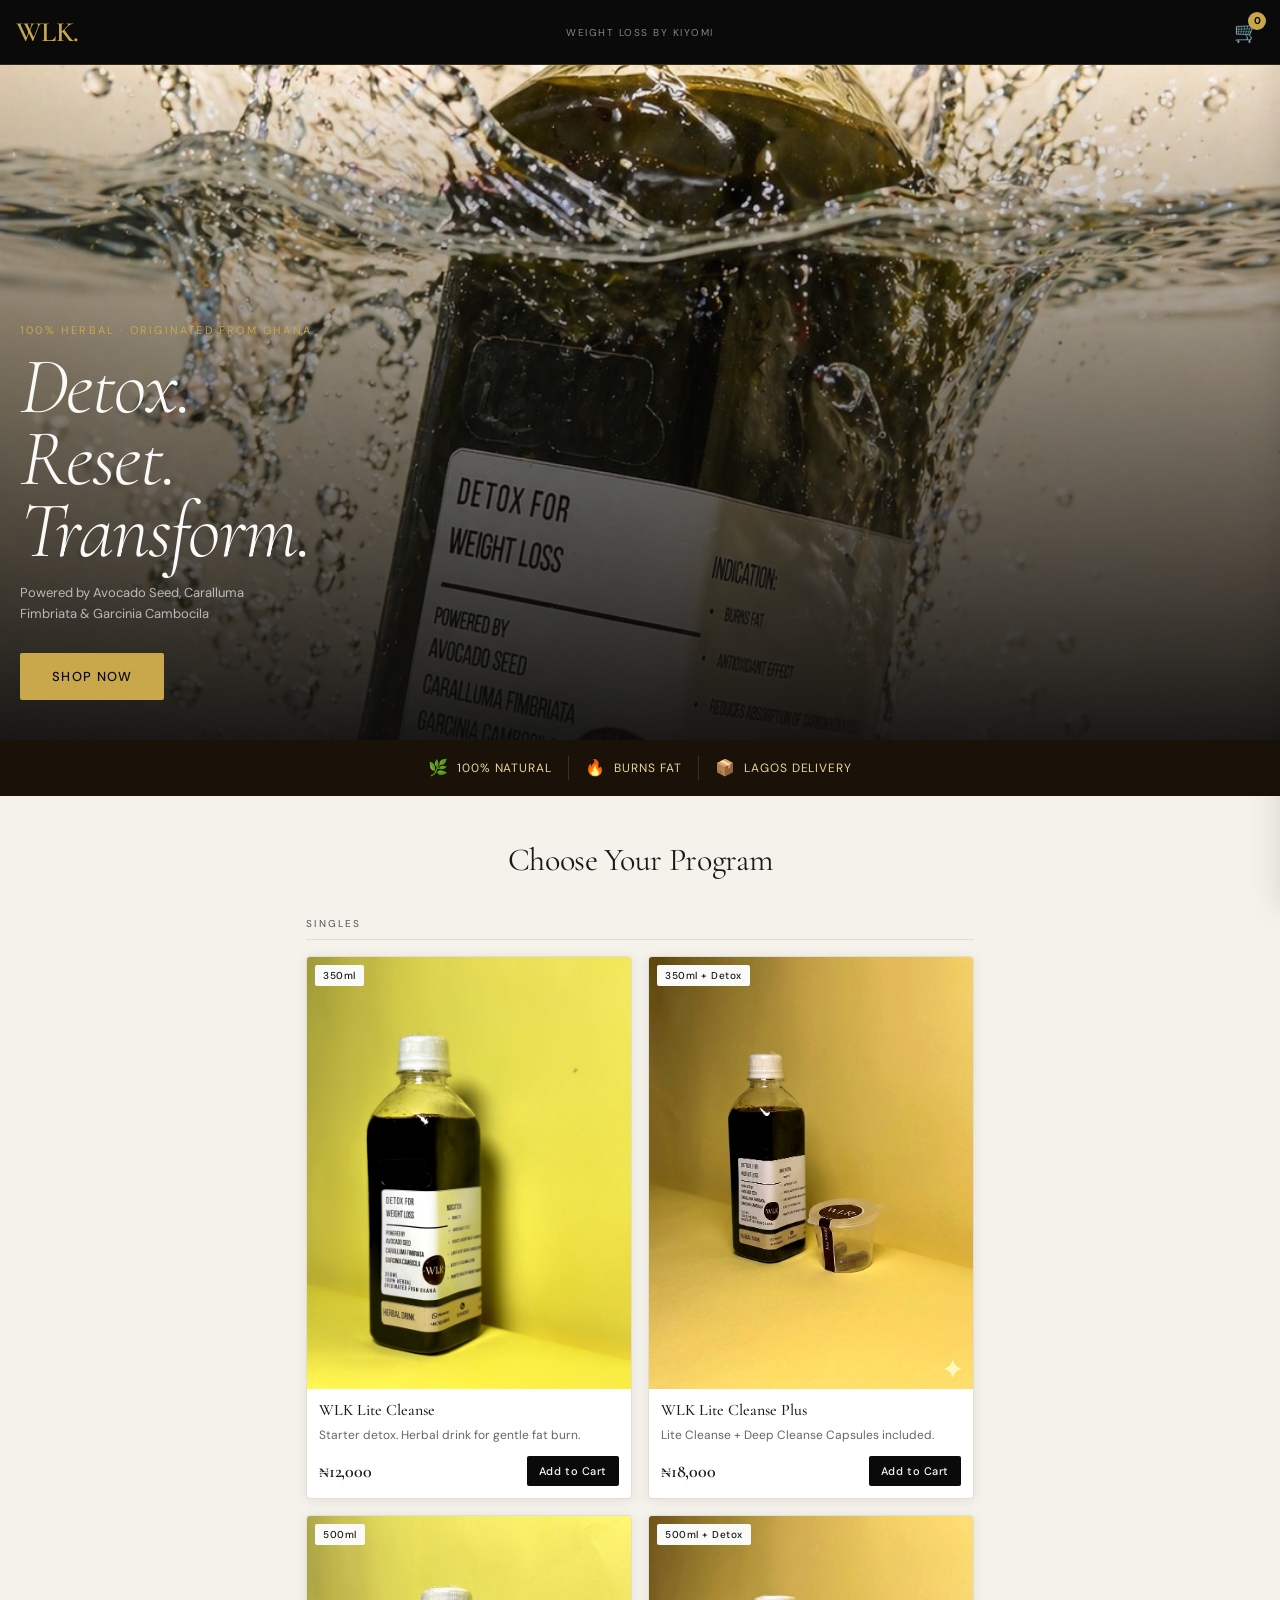
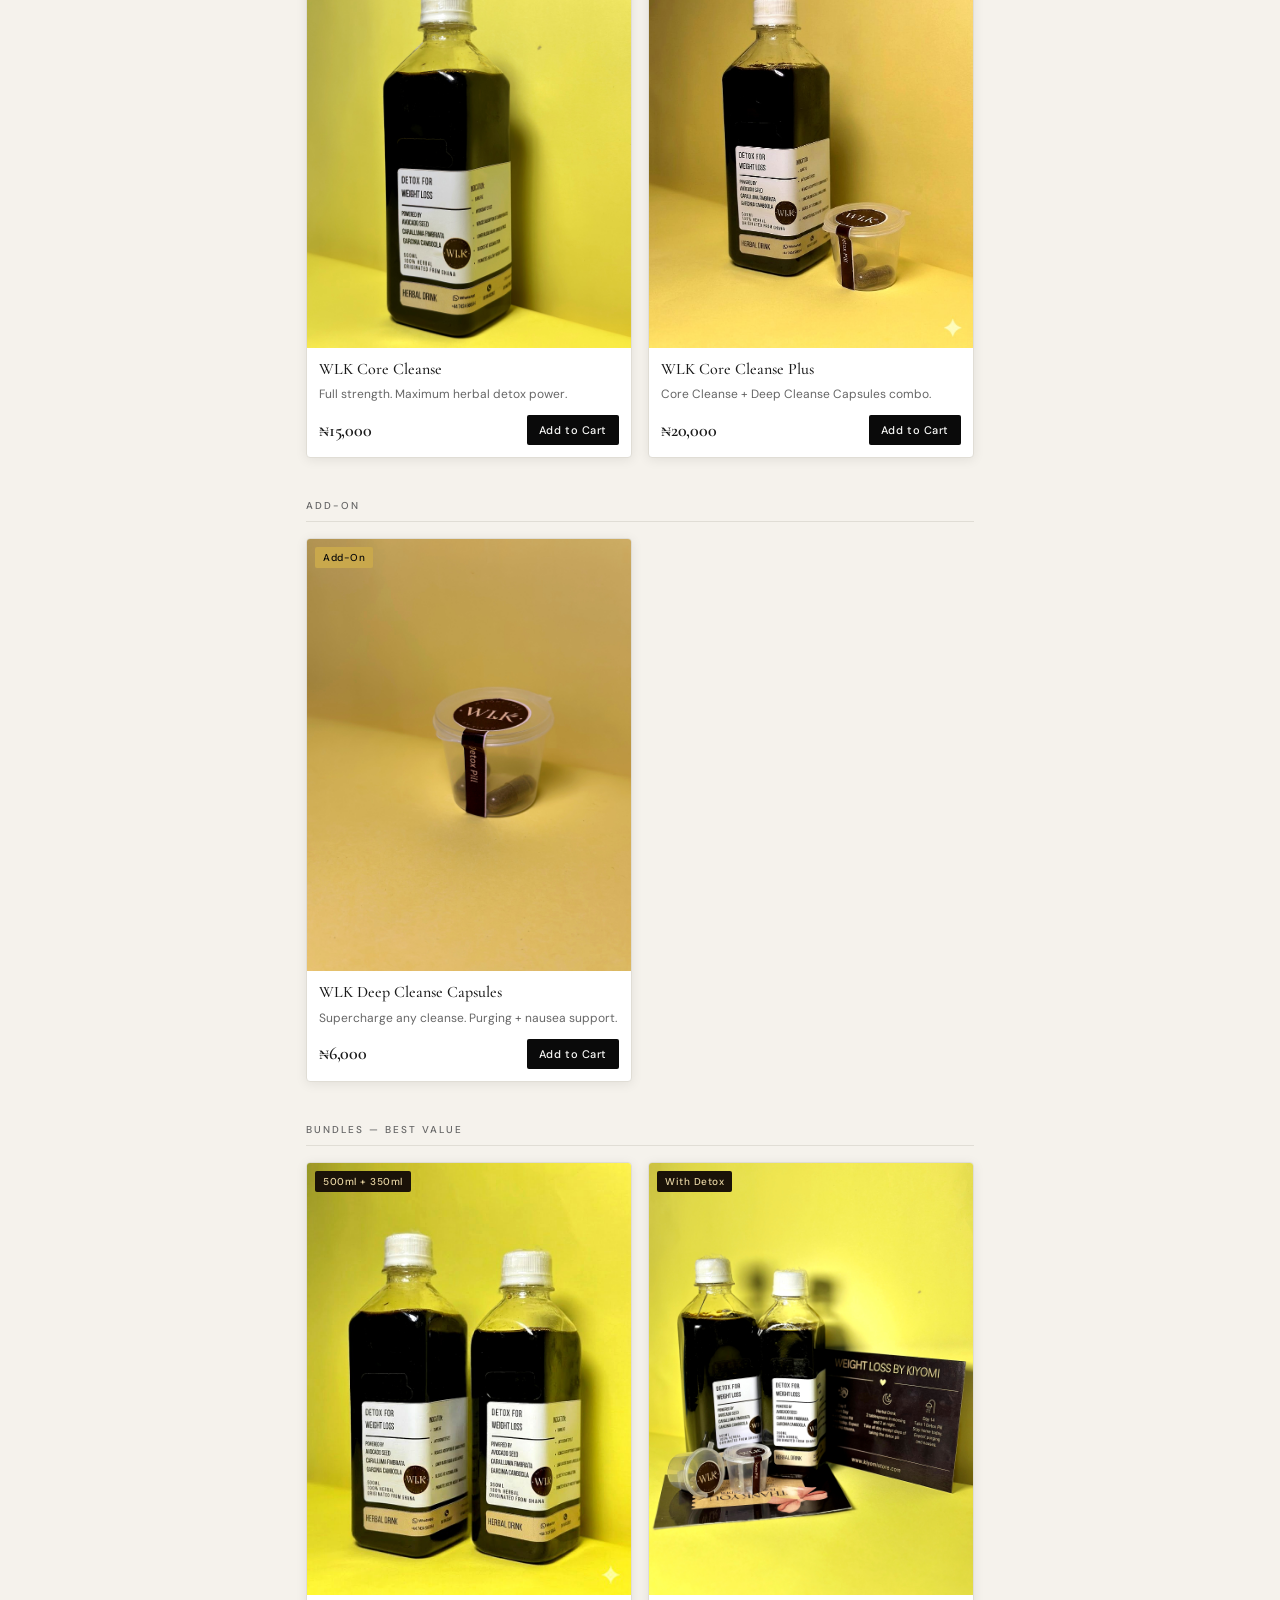
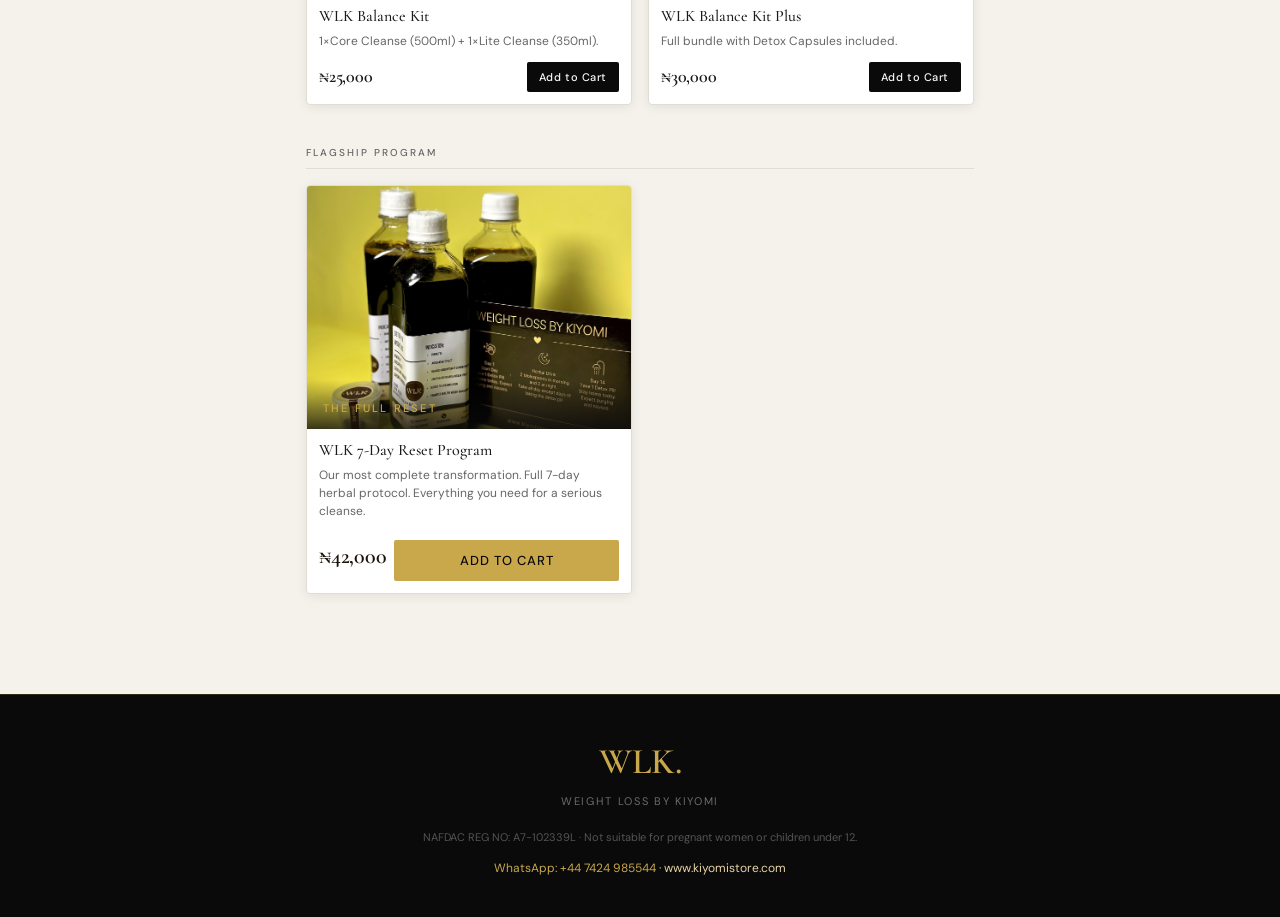
==== index.html @ 925037a1 "Add files via upload" ====
<!DOCTYPE html>
<html lang="en">
<head>
  <meta charset="UTF-8">
  <meta name="viewport" content="width=device-width, initial-scale=1.0">
  <title>WLK — Weight Loss by Kiyomi</title>
  <link rel="stylesheet" href="css/style.css">
  <link rel="preconnect" href="https://fonts.googleapis.com">
  <link rel="preconnect" href="https://fonts.gstatic.com" crossorigin>
  <link href="https://fonts.googleapis.com/css2?family=Cormorant+Garamond:ital,wght@0,300;0,400;0,500;0,600;1,300;1,400&family=DM+Sans:wght@300;400;500&display=swap" rel="stylesheet">
</head>
<body>

  <!-- STICKY CART BAR -->
  <div class="cart-bar" id="cartBar">
    <span class="cart-bar__label">Your Order</span>
    <div class="cart-bar__right">
      <span class="cart-bar__count" id="cartCount">0 items</span>
      <button class="cart-bar__btn" onclick="openCart()">View Cart →</button>
    </div>
  </div>

  <!-- HEADER -->
  <header class="header">
    <div class="header__logo">WLK.</div>
    <div class="header__sub">Weight Loss by Kiyomi</div>
    <button class="header__cart" onclick="openCart()">
      <span class="cart-icon">🛒</span>
      <span class="cart-badge" id="headerCartBadge">0</span>
    </button>
  </header>

  <!-- HERO -->
  <section class="hero">
    <div class="hero__img-wrap">
      <img src="images/product-drink-splash.png" alt="WLK Detox Herbal Drink" class="hero__img">
      <div class="hero__overlay"></div>
    </div>
    <div class="hero__content">
      <p class="hero__eyebrow">100% Herbal · Originated from Ghana</p>
      <h1 class="hero__title">Detox.<br>Reset.<br>Transform.</h1>
      <p class="hero__sub">Powered by Avocado Seed, Caralluma Fimbriata & Garcinia Cambocila</p>
      <a href="#products" class="hero__cta">Shop Now</a>
    </div>
  </section>

  <!-- QUICK PITCH -->
  <section class="pitch">
    <div class="pitch__item">
      <span class="pitch__icon">🌿</span>
      <span>100% Natural</span>
    </div>
    <div class="pitch__item">
      <span class="pitch__icon">🔥</span>
      <span>Burns Fat</span>
    </div>
    <div class="pitch__item">
      <span class="pitch__icon">📦</span>
      <span>Lagos Delivery</span>
    </div>
  </section>

  <!-- PRODUCTS -->
  <section class="products" id="products">
    <h2 class="products__title">Choose Your Program</h2>

    <!-- SINGLE PRODUCTS -->
    <div class="products__group">
      <h3 class="products__group-label">Singles</h3>
      <div class="products__grid">

        <div class="product-card" data-id="lite" data-name="WLK Lite Cleanse (350ml)" data-price="12000" data-img="images/product-lite-1.jpg">
          <div class="product-card__img-wrap">
            <img src="images/product-lite-1.jpg" alt="WLK Lite Cleanse" class="product-card__img">
            <span class="product-card__badge">350ml</span>
          </div>
          <div class="product-card__body">
            <h4 class="product-card__name">WLK Lite Cleanse</h4>
            <p class="product-card__desc">Starter detox. Herbal drink for gentle fat burn.</p>
            <div class="product-card__bottom">
              <span class="product-card__price">₦12,000</span>
              <button class="btn-add" onclick="addToCart('lite','WLK Lite Cleanse (350ml)',12000,'images/product-lite-1.jpg')">Add to Cart</button>
            </div>
          </div>
        </div>

        <div class="product-card" data-id="lite-plus" data-name="WLK Lite Cleanse Plus" data-price="18000" data-img="images/product-lite-plus-1.jpg">
          <div class="product-card__img-wrap">
            <img src="images/product-lite-plus-1.jpg" alt="WLK Lite Cleanse Plus" class="product-card__img">
            <span class="product-card__badge">350ml + Detox</span>
          </div>
          <div class="product-card__body">
            <h4 class="product-card__name">WLK Lite Cleanse Plus</h4>
            <p class="product-card__desc">Lite Cleanse + Deep Cleanse Capsules included.</p>
            <div class="product-card__bottom">
              <span class="product-card__price">₦18,000</span>
              <button class="btn-add" onclick="addToCart('lite-plus','WLK Lite Cleanse Plus',18000,'images/product-lite-plus-1.jpg')">Add to Cart</button>
            </div>
          </div>
        </div>

        <div class="product-card" data-id="core" data-name="WLK Core Cleanse (500ml)" data-price="15000" data-img="images/product-core-1.jpg">
          <div class="product-card__img-wrap">
            <img src="images/product-core-1.jpg" alt="WLK Core Cleanse" class="product-card__img">
            <span class="product-card__badge">500ml</span>
          </div>
          <div class="product-card__body">
            <h4 class="product-card__name">WLK Core Cleanse</h4>
            <p class="product-card__desc">Full strength. Maximum herbal detox power.</p>
            <div class="product-card__bottom">
              <span class="product-card__price">₦15,000</span>
              <button class="btn-add" onclick="addToCart('core','WLK Core Cleanse (500ml)',15000,'images/product-core-1.jpg')">Add to Cart</button>
            </div>
          </div>
        </div>

        <div class="product-card" data-id="core-plus" data-name="WLK Core Cleanse Plus" data-price="20000" data-img="images/product-core-plus-1.jpg">
          <div class="product-card__img-wrap">
            <img src="images/product-core-plus-1.jpg" alt="WLK Core Cleanse Plus" class="product-card__img">
            <span class="product-card__badge">500ml + Detox</span>
          </div>
          <div class="product-card__body">
            <h4 class="product-card__name">WLK Core Cleanse Plus</h4>
            <p class="product-card__desc">Core Cleanse + Deep Cleanse Capsules combo.</p>
            <div class="product-card__bottom">
              <span class="product-card__price">₦20,000</span>
              <button class="btn-add" onclick="addToCart('core-plus','WLK Core Cleanse Plus',20000,'images/product-core-plus-1.jpg')">Add to Cart</button>
            </div>
          </div>
        </div>

      </div>
    </div>

    <!-- ADD-ON -->
    <div class="products__group">
      <h3 class="products__group-label">Add-On</h3>
      <div class="products__grid products__grid--single">
        <div class="product-card product-card--addon" data-id="capsules" data-name="WLK Deep Cleanse Capsules" data-price="6000" data-img="images/product-capsule-1.jpg">
          <div class="product-card__img-wrap">
            <img src="images/product-capsule-1.jpg" alt="Deep Cleanse Capsules" class="product-card__img">
            <span class="product-card__badge product-card__badge--gold">Add-On</span>
          </div>
          <div class="product-card__body">
            <h4 class="product-card__name">WLK Deep Cleanse Capsules</h4>
            <p class="product-card__desc">Supercharge any cleanse. Purging + nausea support.</p>
            <div class="product-card__bottom">
              <span class="product-card__price">₦6,000</span>
              <button class="btn-add" onclick="addToCart('capsules','WLK Deep Cleanse Capsules',6000,'images/product-capsule-1.jpg')">Add to Cart</button>
            </div>
          </div>
        </div>
      </div>
    </div>

    <!-- BUNDLES -->
    <div class="products__group">
      <h3 class="products__group-label">Bundles — Best Value</h3>
      <div class="products__grid">

        <div class="product-card product-card--bundle" data-id="balance" data-name="WLK Balance Kit" data-price="25000" data-img="images/product-bundle-1.jpg">
          <div class="product-card__img-wrap">
            <img src="images/product-bundle-1.jpg" alt="WLK Balance Kit" class="product-card__img">
            <span class="product-card__badge product-card__badge--dark">500ml + 350ml</span>
          </div>
          <div class="product-card__body">
            <h4 class="product-card__name">WLK Balance Kit</h4>
            <p class="product-card__desc">1×Core Cleanse (500ml) + 1×Lite Cleanse (350ml).</p>
            <div class="product-card__bottom">
              <span class="product-card__price">₦25,000</span>
              <button class="btn-add" onclick="addToCart('balance','WLK Balance Kit',25000,'images/product-bundle-1.jpg')">Add to Cart</button>
            </div>
          </div>
        </div>

        <div class="product-card product-card--bundle" data-id="balance-plus" data-name="WLK Balance Kit Plus" data-price="30000" data-img="images/product-bundle-2.jpg">
          <div class="product-card__img-wrap">
            <img src="images/product-bundle-2.jpg" alt="WLK Balance Kit Plus" class="product-card__img">
            <span class="product-card__badge product-card__badge--dark">With Detox</span>
          </div>
          <div class="product-card__body">
            <h4 class="product-card__name">WLK Balance Kit Plus</h4>
            <p class="product-card__desc">Full bundle with Detox Capsules included.</p>
            <div class="product-card__bottom">
              <span class="product-card__price">₦30,000</span>
              <button class="btn-add" onclick="addToCart('balance-plus','WLK Balance Kit Plus',30000,'images/product-bundle-2.jpg')">Add to Cart</button>
            </div>
          </div>
        </div>

      </div>
    </div>

    <!-- FLAGSHIP -->
    <div class="products__group">
      <h3 class="products__group-label">Flagship Program</h3>
      <div class="products__grid products__grid--single">
        <div class="product-card product-card--flagship" data-id="reset" data-name="WLK 7-Day Reset Program" data-price="42000" data-img="images/product-flagship-1.jpg">
          <div class="product-card__img-wrap product-card__img-wrap--tall">
            <img src="images/product-flagship-1.jpg" alt="WLK 7-Day Reset" class="product-card__img">
            <div class="product-card__flagship-overlay">
              <span>THE FULL RESET</span>
            </div>
          </div>
          <div class="product-card__body">
            <h4 class="product-card__name">WLK 7-Day Reset Program</h4>
            <p class="product-card__desc">Our most complete transformation. Full 7-day herbal protocol. Everything you need for a serious cleanse.</p>
            <div class="product-card__bottom">
              <span class="product-card__price product-card__price--flagship">₦42,000</span>
              <button class="btn-add btn-add--flagship" onclick="addToCart('reset','WLK 7-Day Reset Program',42000,'images/product-flagship-1.jpg')">Add to Cart</button>
            </div>
          </div>
        </div>
      </div>
    </div>

  </section>

  <!-- FOOTER -->
  <footer class="footer">
    <div class="footer__logo">WLK.</div>
    <p class="footer__sub">Weight Loss by Kiyomi</p>
    <p class="footer__legal">NAFDAC REG NO: A7-102339L · Not suitable for pregnant women or children under 12.</p>
    <p class="footer__contact">
      <a href="https://wa.me/447424985544" target="_blank">WhatsApp: +44 7424 985544</a>
      · www.kiyomistore.com
    </p>
  </footer>

  <!-- CART DRAWER -->
  <div class="cart-overlay" id="cartOverlay" onclick="closeCart()"></div>
  <div class="cart-drawer" id="cartDrawer">
    <div class="cart-drawer__header">
      <h3>Your Cart</h3>
      <button class="cart-drawer__close" onclick="closeCart()">✕</button>
    </div>
    <div class="cart-drawer__items" id="cartItems">
      <p class="cart-drawer__empty">Your cart is empty.</p>
    </div>
    <div class="cart-drawer__footer">
      <div class="cart-drawer__total">
        <span>Total</span>
        <span id="cartTotal">₦0</span>
      </div>
      <button class="cart-drawer__checkout" onclick="goToCheckout()">Proceed to Checkout →</button>
    </div>
  </div>

  <!-- TOAST -->
  <div class="toast" id="toast"></div>

  <script src="js/cart.js"></script>
  <script src="js/app.js"></script>
</body>
</html>
---- css/style.css ----
/* ===========================
   WLK — Weight Loss by Kiyomi
   Sprint 1 · Mobile-First CSS
   =========================== */

:root {
  --black: #0a0a0a;
  --white: #fafaf8;
  --cream: #f5f2ec;
  --gold: #c9a84c;
  --gold-light: #e8d5a3;
  --dark-brown: #1a1208;
  --text: #1a1a1a;
  --text-muted: #666;
  --border: #e0ddd5;
  --card-bg: #fff;
  --font-display: 'Cormorant Garamond', serif;
  --font-body: 'DM Sans', sans-serif;
  --radius: 4px;
  --shadow: 0 2px 12px rgba(0,0,0,0.08);
  --shadow-lg: 0 8px 32px rgba(0,0,0,0.12);
}

*, *::before, *::after { box-sizing: border-box; margin: 0; padding: 0; }

html { scroll-behavior: smooth; }

body {
  font-family: var(--font-body);
  background: var(--cream);
  color: var(--text);
  font-size: 15px;
  line-height: 1.5;
  -webkit-font-smoothing: antialiased;
}

img { max-width: 100%; display: block; }
a { color: inherit; text-decoration: none; }
button { cursor: pointer; border: none; font-family: var(--font-body); }

/* ===== CART BAR ===== */
.cart-bar {
  position: fixed;
  top: 0; left: 0; right: 0;
  z-index: 100;
  background: var(--black);
  color: var(--white);
  display: flex;
  align-items: center;
  justify-content: space-between;
  padding: 10px 16px;
  font-size: 13px;
  letter-spacing: 0.03em;
  transform: translateY(-100%);
  transition: transform 0.3s ease;
}
.cart-bar.visible { transform: translateY(0); }
.cart-bar__label { font-family: var(--font-display); font-size: 15px; letter-spacing: 0.05em; }
.cart-bar__right { display: flex; align-items: center; gap: 12px; }
.cart-bar__count { color: var(--gold-light); font-size: 12px; }
.cart-bar__btn {
  background: var(--gold);
  color: var(--black);
  font-size: 12px;
  font-weight: 500;
  padding: 6px 14px;
  border-radius: 2px;
  letter-spacing: 0.03em;
}

/* ===== HEADER ===== */
.header {
  position: sticky;
  top: 0;
  z-index: 90;
  background: var(--black);
  color: var(--white);
  display: flex;
  align-items: center;
  justify-content: space-between;
  padding: 14px 16px;
  border-bottom: 1px solid rgba(201,168,76,0.2);
}
.header__logo {
  font-family: var(--font-display);
  font-size: 28px;
  font-weight: 600;
  letter-spacing: -0.02em;
  color: var(--gold);
  line-height: 1;
}
.header__sub {
  font-size: 10px;
  letter-spacing: 0.15em;
  text-transform: uppercase;
  color: rgba(255,255,255,0.5);
  position: absolute;
  left: 50%;
  transform: translateX(-50%);
}
.header__cart {
  background: none;
  color: var(--white);
  font-size: 20px;
  position: relative;
  width: 36px;
  height: 36px;
  display: flex;
  align-items: center;
  justify-content: center;
}
.cart-badge {
  position: absolute;
  top: -2px; right: -2px;
  background: var(--gold);
  color: var(--black);
  font-size: 10px;
  font-weight: 700;
  min-width: 18px;
  height: 18px;
  border-radius: 50%;
  display: flex;
  align-items: center;
  justify-content: center;
  line-height: 1;
}

/* ===== HERO ===== */
.hero {
  position: relative;
  min-height: 75vh;
  display: flex;
  align-items: flex-end;
  overflow: hidden;
}
.hero__img-wrap {
  position: absolute;
  inset: 0;
}
.hero__img {
  width: 100%; height: 100%;
  object-fit: cover;
  object-position: center top;
}
.hero__overlay {
  position: absolute;
  inset: 0;
  background: linear-gradient(to top, rgba(10,10,10,0.92) 0%, rgba(10,10,10,0.4) 60%, transparent 100%);
}
.hero__content {
  position: relative;
  z-index: 2;
  padding: 32px 20px 40px;
  color: var(--white);
  width: 100%;
}
.hero__eyebrow {
  font-size: 11px;
  letter-spacing: 0.2em;
  text-transform: uppercase;
  color: var(--gold);
  margin-bottom: 12px;
}
.hero__title {
  font-family: var(--font-display);
  font-size: clamp(52px, 14vw, 80px);
  font-weight: 300;
  line-height: 0.9;
  letter-spacing: -0.02em;
  margin-bottom: 16px;
  font-style: italic;
}
.hero__sub {
  font-size: 13px;
  color: rgba(255,255,255,0.65);
  margin-bottom: 28px;
  max-width: 280px;
  line-height: 1.6;
}
.hero__cta {
  display: inline-block;
  background: var(--gold);
  color: var(--black);
  font-size: 13px;
  font-weight: 500;
  letter-spacing: 0.1em;
  text-transform: uppercase;
  padding: 14px 32px;
  border-radius: 2px;
}

/* ===== PITCH ===== */
.pitch {
  display: flex;
  justify-content: center;
  gap: 0;
  background: var(--dark-brown);
  padding: 16px 0;
}
.pitch__item {
  display: flex;
  align-items: center;
  gap: 8px;
  color: var(--gold-light);
  font-size: 12px;
  letter-spacing: 0.08em;
  text-transform: uppercase;
  padding: 0 16px;
  border-right: 1px solid rgba(201,168,76,0.2);
}
.pitch__item:last-child { border-right: none; }
.pitch__icon { font-size: 16px; }

/* ===== PRODUCTS ===== */
.products {
  padding: 40px 16px 60px;
  max-width: 600px;
  margin: 0 auto;
}
.products__title {
  font-family: var(--font-display);
  font-size: 32px;
  font-weight: 400;
  margin-bottom: 32px;
  text-align: center;
  letter-spacing: -0.01em;
}
.products__group { margin-bottom: 40px; }
.products__group-label {
  font-size: 10px;
  font-weight: 500;
  letter-spacing: 0.2em;
  text-transform: uppercase;
  color: var(--text-muted);
  margin-bottom: 16px;
  padding-bottom: 8px;
  border-bottom: 1px solid var(--border);
}
.products__grid {
  display: grid;
  grid-template-columns: 1fr 1fr;
  gap: 12px;
}
.products__grid--single { grid-template-columns: 1fr; }

/* ===== PRODUCT CARD ===== */
.product-card {
  background: var(--card-bg);
  border-radius: var(--radius);
  overflow: hidden;
  box-shadow: var(--shadow);
  transition: transform 0.2s ease, box-shadow 0.2s ease;
  border: 1px solid var(--border);
}
.product-card:active { transform: scale(0.98); }

.product-card__img-wrap {
  position: relative;
  aspect-ratio: 3/4;
  overflow: hidden;
  background: #f0ede5;
}
.product-card__img-wrap--tall { aspect-ratio: 4/3; }
.product-card__img {
  width: 100%; height: 100%;
  object-fit: cover;
  transition: transform 0.4s ease;
}
.product-card:hover .product-card__img { transform: scale(1.04); }
.product-card__badge {
  position: absolute;
  top: 8px; left: 8px;
  background: var(--white);
  color: var(--text);
  font-size: 10px;
  font-weight: 500;
  letter-spacing: 0.05em;
  padding: 3px 8px;
  border-radius: 2px;
}
.product-card__badge--gold { background: var(--gold); color: var(--black); }
.product-card__badge--dark { background: var(--dark-brown); color: var(--gold-light); }

.product-card__flagship-overlay {
  position: absolute;
  bottom: 0; left: 0; right: 0;
  background: linear-gradient(to top, rgba(10,10,10,0.8), transparent);
  padding: 20px 16px 12px;
  color: var(--gold);
  font-size: 11px;
  font-weight: 500;
  letter-spacing: 0.2em;
}

.product-card__body { padding: 12px; }
.product-card__name {
  font-family: var(--font-display);
  font-size: 16px;
  font-weight: 500;
  line-height: 1.2;
  margin-bottom: 6px;
}
.product-card__desc {
  font-size: 12px;
  color: var(--text-muted);
  line-height: 1.5;
  margin-bottom: 12px;
}
.product-card__bottom {
  display: flex;
  align-items: center;
  justify-content: space-between;
  gap: 8px;
}
.product-card__price {
  font-family: var(--font-display);
  font-size: 18px;
  font-weight: 600;
  color: var(--text);
  letter-spacing: -0.01em;
}
.product-card__price--flagship {
  font-size: 22px;
  color: var(--dark-brown);
}

/* ===== BUTTONS ===== */
.btn-add {
  background: var(--black);
  color: var(--white);
  font-size: 11px;
  font-weight: 500;
  letter-spacing: 0.05em;
  padding: 8px 12px;
  border-radius: 2px;
  white-space: nowrap;
  transition: background 0.2s;
}
.btn-add:active { background: #333; }
.btn-add--flagship {
  background: var(--gold);
  color: var(--black);
  font-size: 13px;
  padding: 12px 24px;
  width: 100%;
  margin-top: 8px;
  letter-spacing: 0.08em;
  text-transform: uppercase;
}

/* ===== FOOTER ===== */
.footer {
  background: var(--black);
  color: var(--white);
  text-align: center;
  padding: 40px 20px;
  border-top: 1px solid rgba(201,168,76,0.2);
}
.footer__logo {
  font-family: var(--font-display);
  font-size: 36px;
  color: var(--gold);
  font-weight: 600;
  margin-bottom: 4px;
}
.footer__sub {
  font-size: 11px;
  letter-spacing: 0.15em;
  text-transform: uppercase;
  color: rgba(255,255,255,0.4);
  margin-bottom: 20px;
}
.footer__legal {
  font-size: 11px;
  color: rgba(255,255,255,0.3);
  margin-bottom: 12px;
  line-height: 1.6;
}
.footer__contact {
  font-size: 12px;
  color: var(--gold-light);
}
.footer__contact a { color: var(--gold); }

/* ===== CART DRAWER ===== */
.cart-overlay {
  position: fixed;
  inset: 0;
  background: rgba(0,0,0,0.5);
  z-index: 200;
  opacity: 0;
  pointer-events: none;
  transition: opacity 0.3s;
}
.cart-overlay.active { opacity: 1; pointer-events: all; }
.cart-drawer {
  position: fixed;
  right: 0; top: 0; bottom: 0;
  width: min(360px, 100vw);
  background: var(--white);
  z-index: 201;
  display: flex;
  flex-direction: column;
  transform: translateX(100%);
  transition: transform 0.35s cubic-bezier(0.4,0,0.2,1);
  box-shadow: var(--shadow-lg);
}
.cart-drawer.open { transform: translateX(0); }
.cart-drawer__header {
  display: flex;
  align-items: center;
  justify-content: space-between;
  padding: 20px 20px 16px;
  border-bottom: 1px solid var(--border);
  background: var(--black);
  color: var(--white);
}
.cart-drawer__header h3 {
  font-family: var(--font-display);
  font-size: 20px;
  font-weight: 400;
  letter-spacing: 0.05em;
}
.cart-drawer__close {
  background: none;
  color: var(--white);
  font-size: 18px;
  width: 32px; height: 32px;
  display: flex;
  align-items: center;
  justify-content: center;
}
.cart-drawer__items {
  flex: 1;
  overflow-y: auto;
  padding: 16px;
  display: flex;
  flex-direction: column;
  gap: 12px;
}
.cart-drawer__empty {
  color: var(--text-muted);
  text-align: center;
  padding: 40px 0;
  font-style: italic;
  font-family: var(--font-display);
  font-size: 16px;
}
.cart-item {
  display: flex;
  gap: 12px;
  align-items: flex-start;
  padding-bottom: 12px;
  border-bottom: 1px solid var(--border);
}
.cart-item__img {
  width: 60px; height: 70px;
  object-fit: cover;
  border-radius: 2px;
  flex-shrink: 0;
  background: #f0ede5;
}
.cart-item__info { flex: 1; min-width: 0; }
.cart-item__name {
  font-size: 13px;
  font-weight: 500;
  margin-bottom: 6px;
  line-height: 1.3;
}
.cart-item__price {
  font-family: var(--font-display);
  font-size: 16px;
  font-weight: 600;
  color: var(--dark-brown);
}
.cart-item__controls {
  display: flex;
  align-items: center;
  gap: 10px;
  margin-top: 8px;
}
.cart-item__qty-btn {
  background: var(--cream);
  width: 24px; height: 24px;
  border-radius: 50%;
  font-size: 16px;
  display: flex; align-items: center; justify-content: center;
  color: var(--text);
  line-height: 1;
}
.cart-item__qty { font-size: 14px; font-weight: 500; min-width: 20px; text-align: center; }
.cart-item__remove {
  background: none;
  color: var(--text-muted);
  font-size: 11px;
  text-decoration: underline;
  margin-left: auto;
}
.cart-drawer__footer {
  padding: 16px 20px 24px;
  border-top: 1px solid var(--border);
  background: var(--white);
}
.cart-drawer__total {
  display: flex;
  justify-content: space-between;
  align-items: center;
  margin-bottom: 14px;
}
.cart-drawer__total span:first-child {
  font-size: 13px;
  letter-spacing: 0.05em;
  text-transform: uppercase;
  color: var(--text-muted);
}
#cartTotal {
  font-family: var(--font-display);
  font-size: 24px;
  font-weight: 600;
}
.cart-drawer__checkout {
  width: 100%;
  background: var(--black);
  color: var(--white);
  font-size: 14px;
  font-weight: 500;
  letter-spacing: 0.08em;
  text-transform: uppercase;
  padding: 16px;
  border-radius: 2px;
  transition: background 0.2s;
}
.cart-drawer__checkout:active { background: #333; }

/* ===== TOAST ===== */
.toast {
  position: fixed;
  bottom: 24px;
  left: 50%;
  transform: translateX(-50%) translateY(80px);
  background: var(--dark-brown);
  color: var(--gold-light);
  font-size: 13px;
  padding: 12px 24px;
  border-radius: 40px;
  z-index: 300;
  white-space: nowrap;
  transition: transform 0.3s ease, opacity 0.3s ease;
  opacity: 0;
  pointer-events: none;
  border: 1px solid var(--gold);
}
.toast.show {
  transform: translateX(-50%) translateY(0);
  opacity: 1;
}

/* ===== CHECKOUT PAGE ===== */
.checkout-page {
  min-height: 100vh;
  background: var(--cream);
  padding-bottom: 40px;
}
.checkout-header {
  background: var(--black);
  color: var(--white);
  padding: 16px 20px;
  display: flex;
  align-items: center;
  gap: 16px;
}
.checkout-header__back {
  background: none;
  color: var(--gold);
  font-size: 20px;
}
.checkout-header__logo {
  font-family: var(--font-display);
  font-size: 22px;
  font-weight: 600;
  color: var(--gold);
  letter-spacing: -0.01em;
}
.checkout-header h2 {
  font-family: var(--font-display);
  font-size: 18px;
  font-weight: 300;
  margin-left: auto;
  color: rgba(255,255,255,0.6);
}

.checkout-body {
  padding: 20px 16px;
  max-width: 500px;
  margin: 0 auto;
  display: flex;
  flex-direction: column;
  gap: 20px;
}

.checkout-section {
  background: var(--card-bg);
  border-radius: var(--radius);
  padding: 20px;
  border: 1px solid var(--border);
}
.checkout-section h3 {
  font-family: var(--font-display);
  font-size: 18px;
  font-weight: 500;
  margin-bottom: 16px;
  padding-bottom: 10px;
  border-bottom: 1px solid var(--border);
}

/* Order summary in checkout */
.checkout-order-item {
  display: flex;
  justify-content: space-between;
  align-items: center;
  padding: 8px 0;
  border-bottom: 1px solid var(--border);
  font-size: 14px;
  gap: 8px;
}
.checkout-order-item:last-child { border-bottom: none; }
.checkout-order-item__name { flex: 1; }
.checkout-order-item__qty { color: var(--text-muted); font-size: 12px; }
.checkout-order-item__price { font-weight: 500; white-space: nowrap; }
.checkout-order-total {
  display: flex;
  justify-content: space-between;
  margin-top: 12px;
  padding-top: 12px;
  border-top: 2px solid var(--black);
  font-weight: 600;
}
.checkout-order-total span:last-child {
  font-family: var(--font-display);
  font-size: 20px;
}

/* Form */
.form-group {
  margin-bottom: 14px;
}
.form-group label {
  display: block;
  font-size: 11px;
  font-weight: 500;
  letter-spacing: 0.1em;
  text-transform: uppercase;
  color: var(--text-muted);
  margin-bottom: 6px;
}
.form-group input,
.form-group textarea {
  width: 100%;
  padding: 12px 14px;
  border: 1px solid var(--border);
  border-radius: var(--radius);
  font-family: var(--font-body);
  font-size: 15px;
  background: var(--white);
  color: var(--text);
  outline: none;
  transition: border-color 0.2s;
}
.form-group input:focus,
.form-group textarea:focus {
  border-color: var(--gold);
}
.form-group textarea { resize: vertical; min-height: 80px; }

/* Payment methods */
.payment-options {
  display: flex;
  flex-direction: column;
  gap: 10px;
}
.payment-option {
  display: flex;
  align-items: center;
  gap: 12px;
  padding: 14px 16px;
  border: 2px solid var(--border);
  border-radius: var(--radius);
  cursor: pointer;
  transition: border-color 0.2s, background 0.2s;
}
.payment-option.selected {
  border-color: var(--gold);
  background: rgba(201,168,76,0.06);
}
.payment-option input[type="radio"] { display: none; }
.payment-option__icon { font-size: 22px; }
.payment-option__info { flex: 1; }
.payment-option__name { font-weight: 500; font-size: 14px; }
.payment-option__desc { font-size: 11px; color: var(--text-muted); }
.payment-option__check {
  width: 20px; height: 20px;
  border: 2px solid var(--border);
  border-radius: 50%;
  display: flex; align-items: center; justify-content: center;
  transition: all 0.2s;
}
.payment-option.selected .payment-option__check {
  background: var(--gold);
  border-color: var(--gold);
  color: var(--black);
  font-size: 12px;
}

.checkout-submit {
  width: 100%;
  background: var(--black);
  color: var(--white);
  font-size: 14px;
  font-weight: 500;
  letter-spacing: 0.1em;
  text-transform: uppercase;
  padding: 18px;
  border-radius: 2px;
  margin-top: 8px;
  transition: background 0.2s;
}
.checkout-submit:active { background: #333; }
.checkout-submit--gold {
  background: var(--gold);
  color: var(--black);
}

/* ===== DELIVERY PAGE ===== */
.delivery-page {
  min-height: 100vh;
  background: var(--cream);
  padding-bottom: 40px;
}
.delivery-zones {
  padding: 20px 16px;
  max-width: 500px;
  margin: 0 auto;
  display: flex;
  flex-direction: column;
  gap: 12px;
}
.delivery-zone-card {
  background: var(--card-bg);
  border: 2px solid var(--border);
  border-radius: var(--radius);
  padding: 18px;
  cursor: pointer;
  transition: border-color 0.2s, background 0.2s;
}
.delivery-zone-card:hover { border-color: var(--gold); }
.delivery-zone-card.selected {
  border-color: var(--gold);
  background: rgba(201,168,76,0.06);
}
.delivery-zone-card h4 {
  font-family: var(--font-display);
  font-size: 18px;
  font-weight: 500;
  margin-bottom: 4px;
}
.delivery-zone-card .zone-price {
  font-size: 15px;
  font-weight: 600;
  color: var(--dark-brown);
  margin-bottom: 6px;
}
.delivery-zone-card .zone-areas {
  font-size: 12px;
  color: var(--text-muted);
  line-height: 1.5;
}
.delivery-note {
  background: rgba(201,168,76,0.1);
  border: 1px solid var(--gold-light);
  border-radius: var(--radius);
  padding: 12px 16px;
  font-size: 12px;
  color: var(--dark-brown);
  line-height: 1.6;
}

/* ===== SUCCESS PAGE ===== */
.success-page {
  min-height: 100vh;
  background: var(--cream);
  display: flex;
  flex-direction: column;
  align-items: center;
  justify-content: center;
  text-align: center;
  padding: 40px 20px;
}
.success-icon { font-size: 56px; margin-bottom: 20px; }
.success-page h2 {
  font-family: var(--font-display);
  font-size: 36px;
  font-weight: 300;
  margin-bottom: 12px;
  font-style: italic;
}
.success-page p {
  font-size: 14px;
  color: var(--text-muted);
  max-width: 300px;
  line-height: 1.7;
  margin-bottom: 8px;
}
.success-order-id {
  background: var(--black);
  color: var(--gold);
  padding: 8px 20px;
  border-radius: 40px;
  font-size: 12px;
  letter-spacing: 0.1em;
  margin: 12px 0 24px;
  display: inline-block;
}

/* ===== RESPONSIVE DESKTOP ===== */
@media (min-width: 600px) {
  .products { max-width: 700px; }
  .products__grid { grid-template-columns: 1fr 1fr; gap: 16px; }
  .checkout-body, .delivery-zones { padding: 24px 20px; }
}

/* ===========================
   LOGIN SUGGESTION BANNER
   =========================== */
.login-suggestion-banner {
  display: none;
  opacity: 0;
  transform: translateY(-10px);
  transition: opacity 0.3s ease, transform 0.3s ease;
  background: linear-gradient(135deg, #1a1a1a 0%, #2d2415 100%);
  border: 1px solid #c9a84c44;
  border-radius: 12px;
  padding: 16px;
  margin-bottom: 20px;
  box-shadow: 0 4px 20px rgba(201,168,76,0.15);
}

.login-suggestion-banner__icon {
  font-size: 22px;
  margin-bottom: 8px;
}

.login-suggestion-banner__text {
  display: flex;
  flex-direction: column;
  gap: 4px;
  margin-bottom: 14px;
}

.login-suggestion-banner__text strong {
  color: #c9a84c;
  font-family: 'Cormorant Garamond', serif;
  font-size: 17px;
  font-weight: 600;
}

.login-suggestion-banner__text span {
  color: #bbb;
  font-size: 12px;
  line-height: 1.5;
}

.login-suggestion-banner__actions {
  display: flex;
  gap: 10px;
}

.login-suggestion-banner__btn {
  flex: 1;
  padding: 10px 14px;
  border-radius: 8px;
  font-size: 13px;
  font-weight: 500;
  cursor: pointer;
  transition: all 0.2s;
  border: none;
  font-family: 'DM Sans', sans-serif;
}

.login-suggestion-banner__btn--primary {
  background: #c9a84c;
  color: #1a1a1a;
}

.login-suggestion-banner__btn--primary:hover {
  background: #e0bf6e;
}

.login-suggestion-banner__btn--ghost {
  background: transparent;
  color: #888;
  border: 1px solid #333;
}

.login-suggestion-banner__btn--ghost:hover {
  color: #aaa;
  border-color: #555;
}

/* ===========================
   HERO IMAGE FIX — OBJECT POSITION
   =========================== */
.hero__img {
  object-position: center center;
}
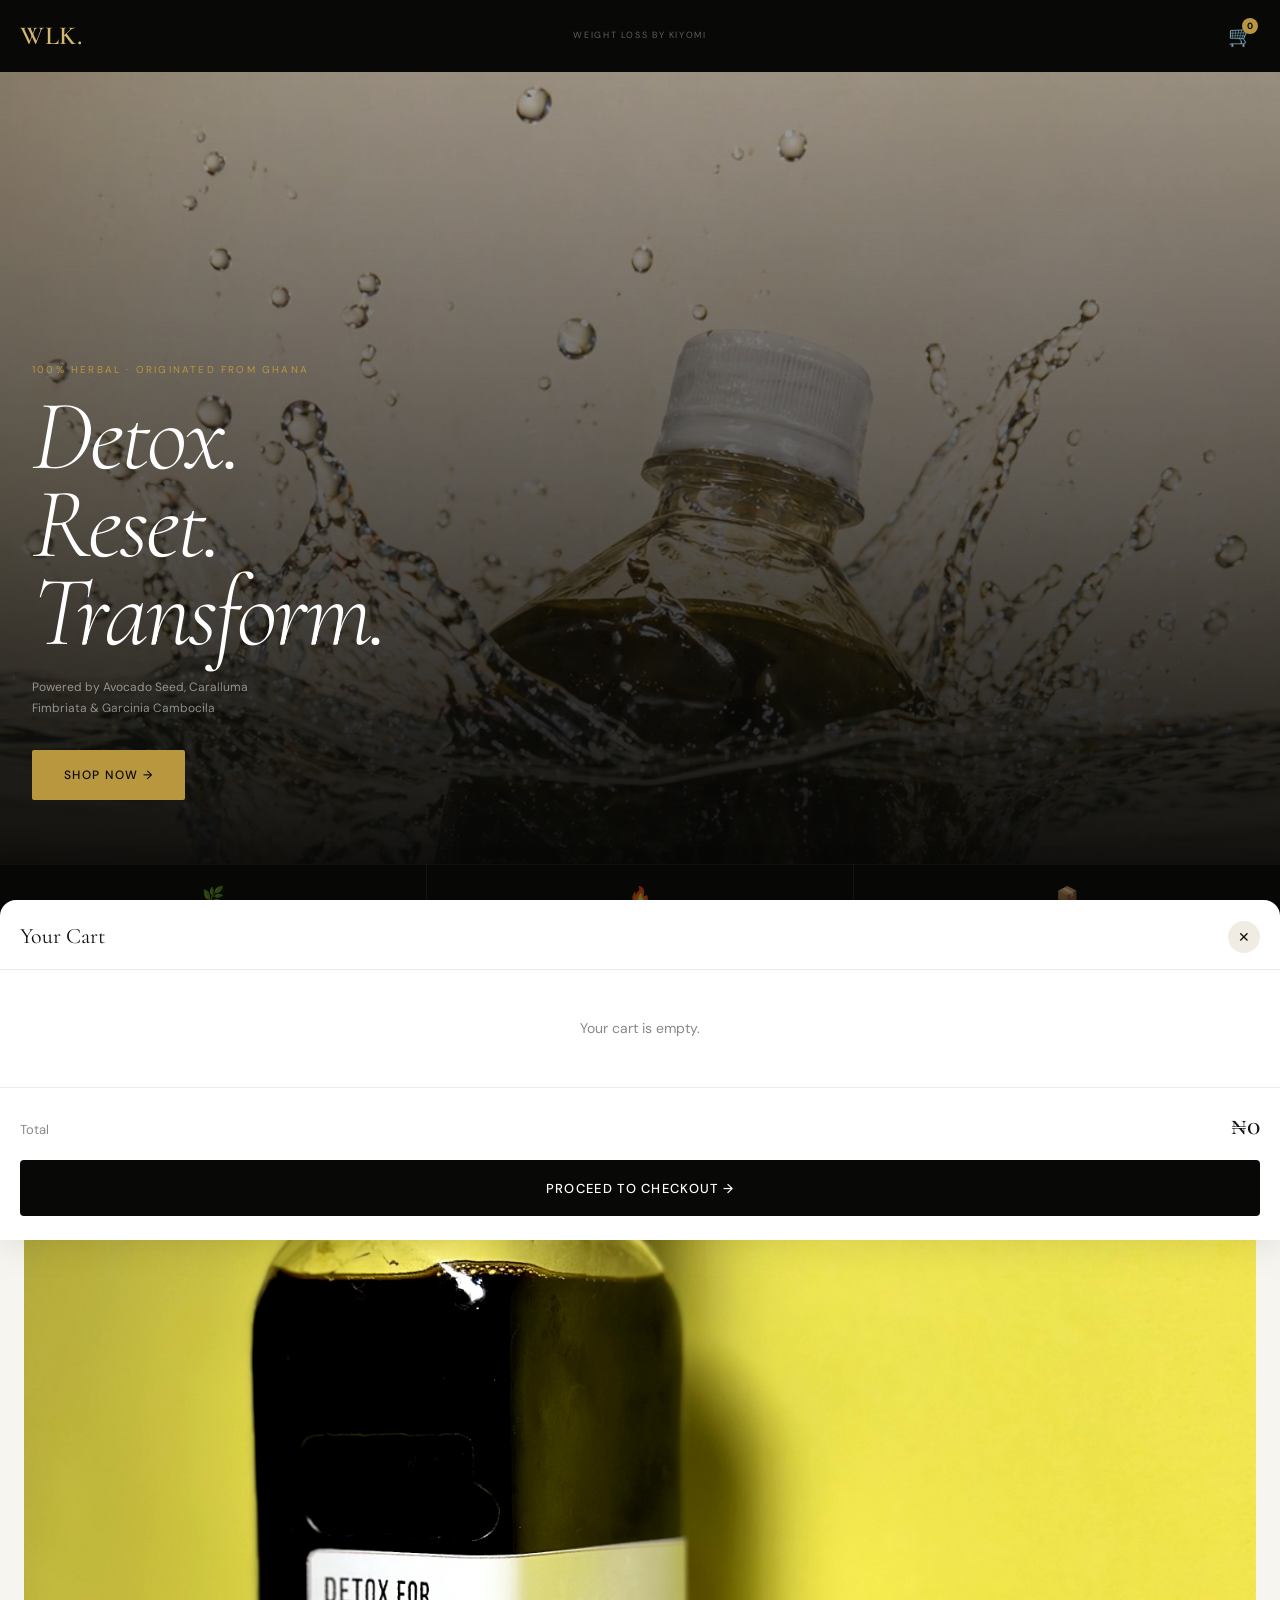
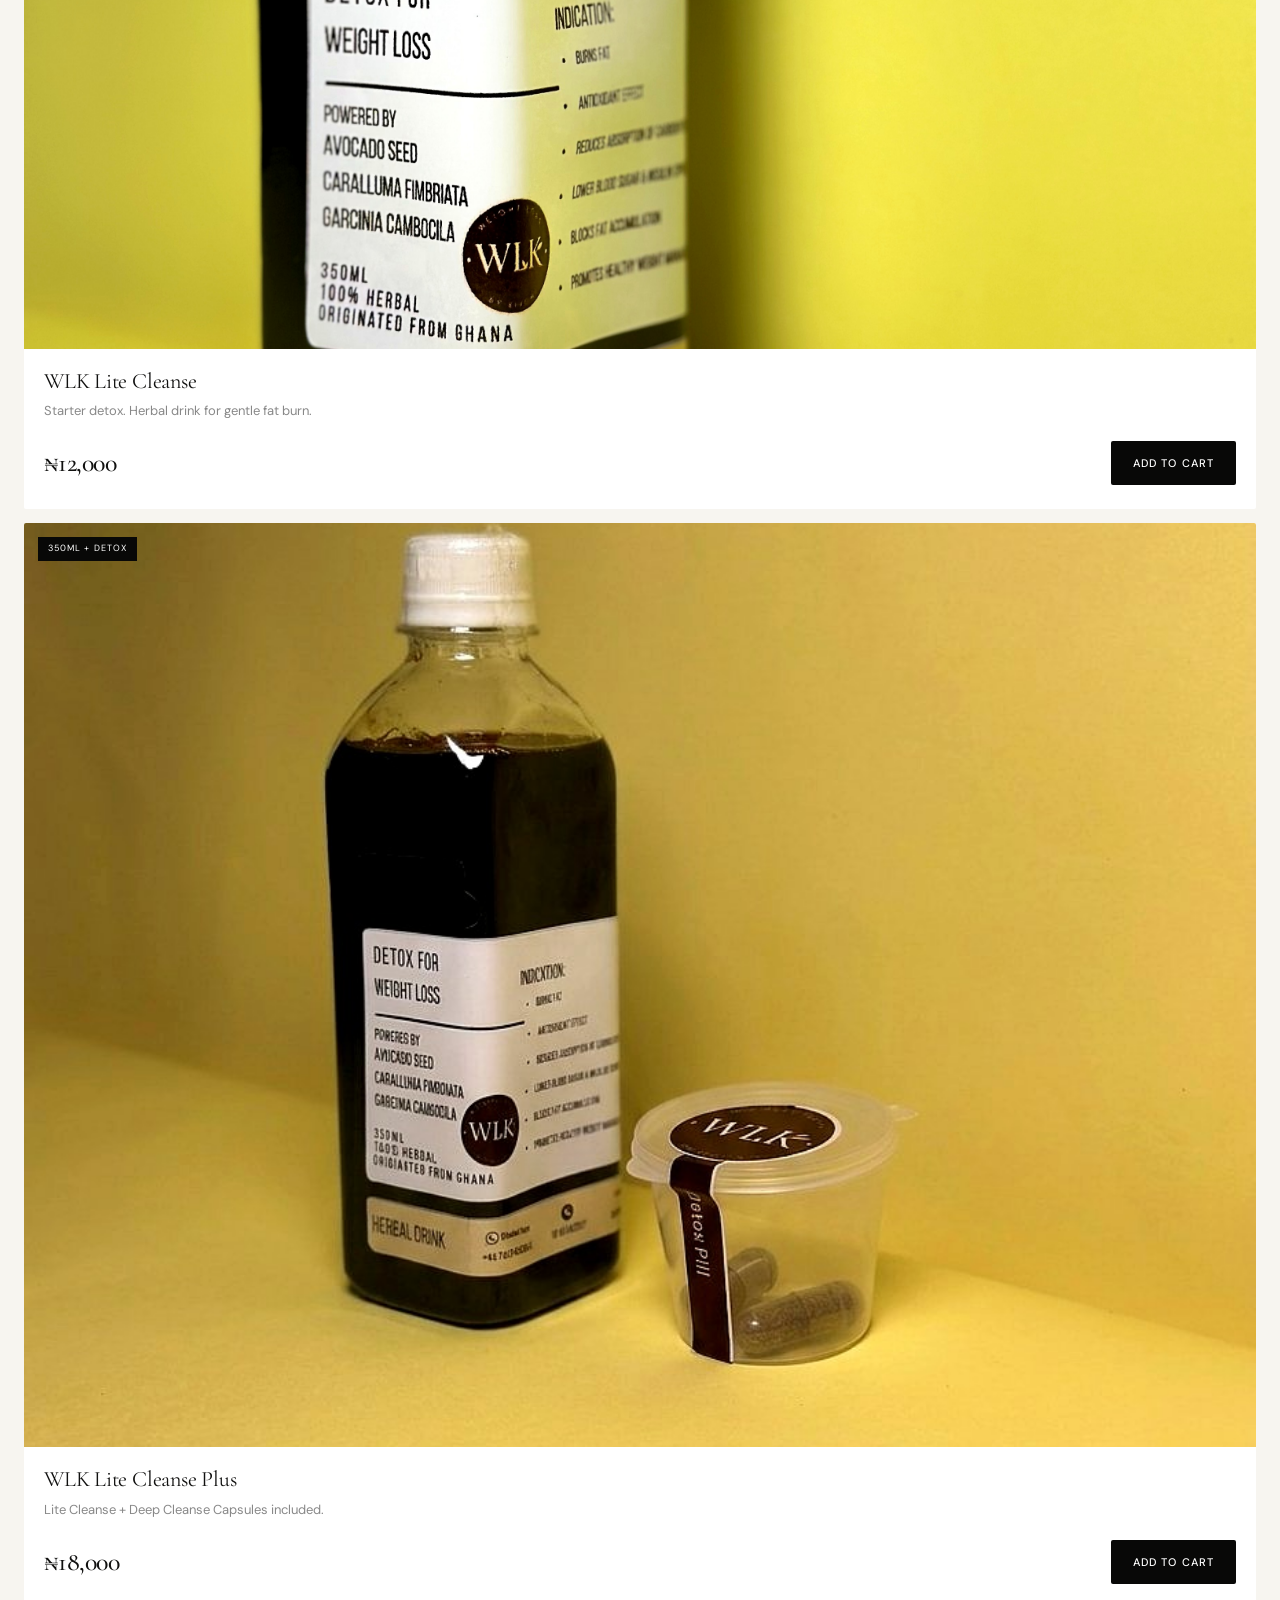
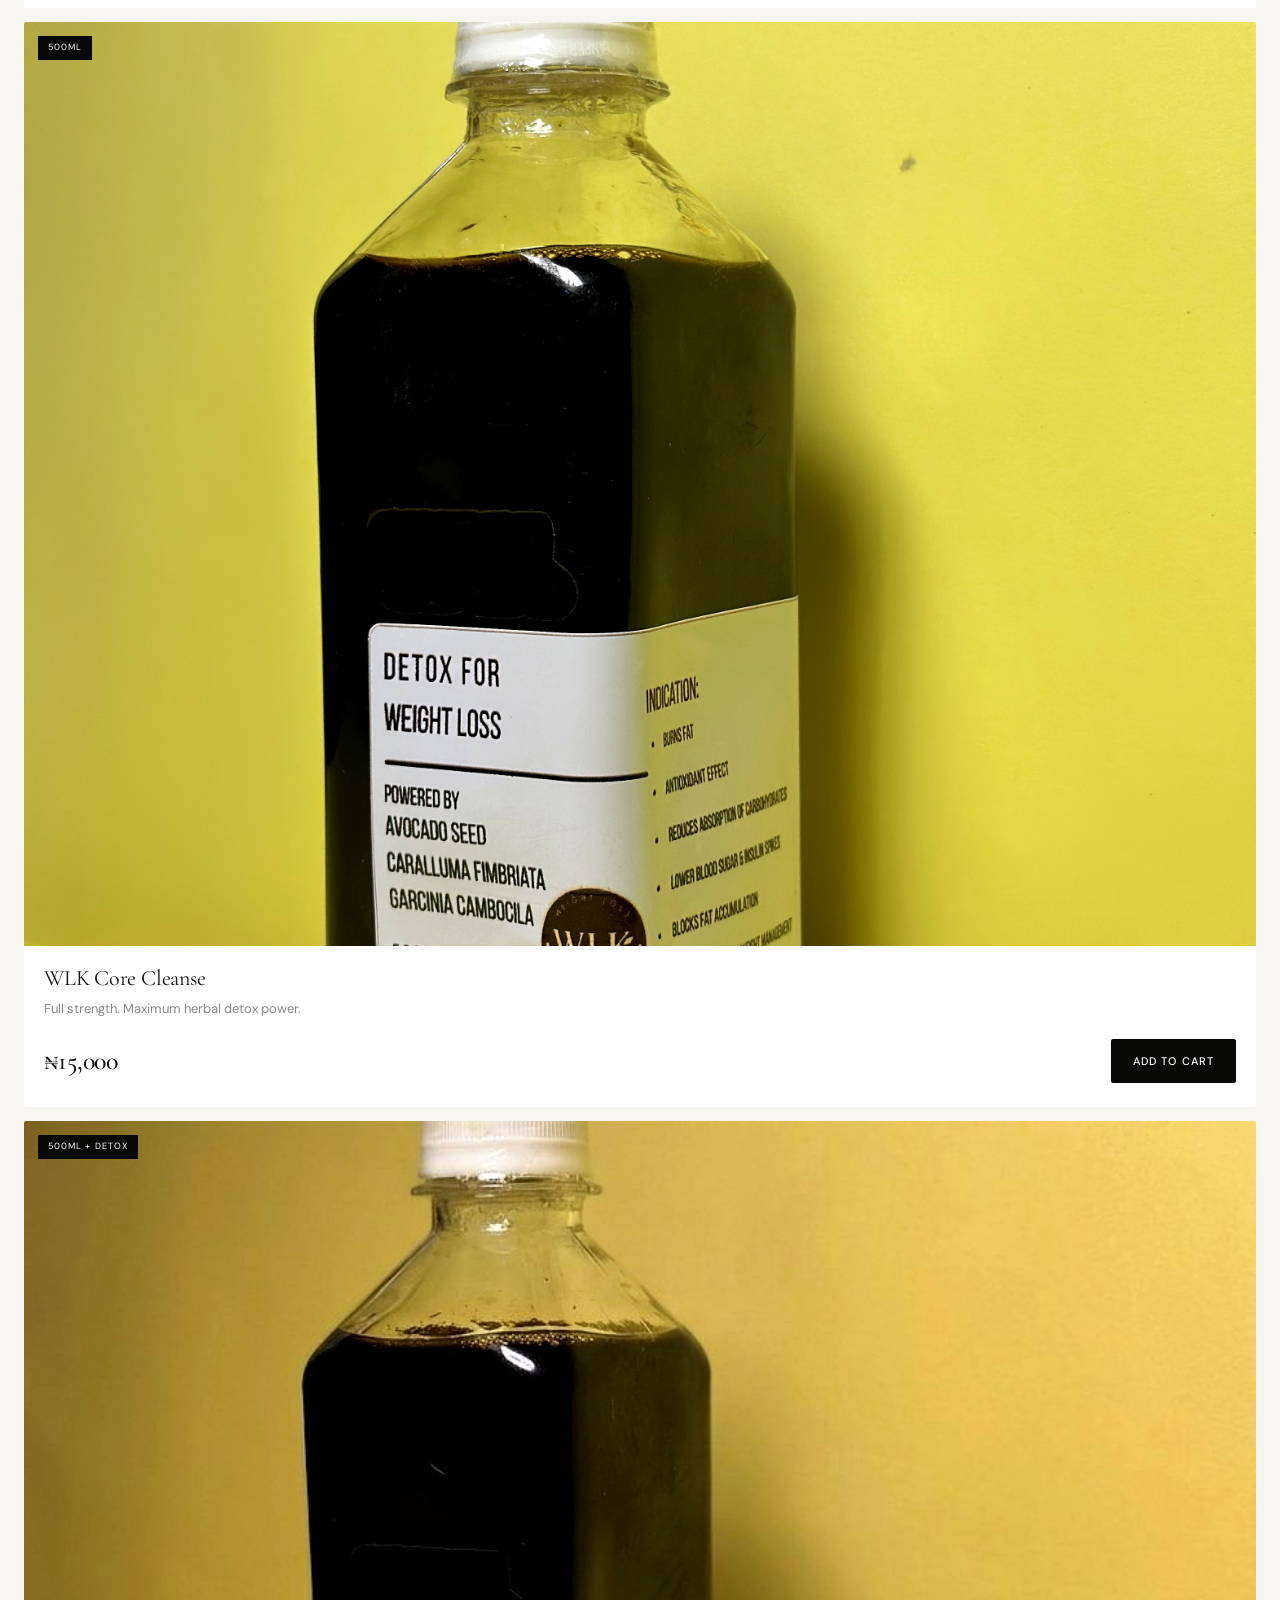
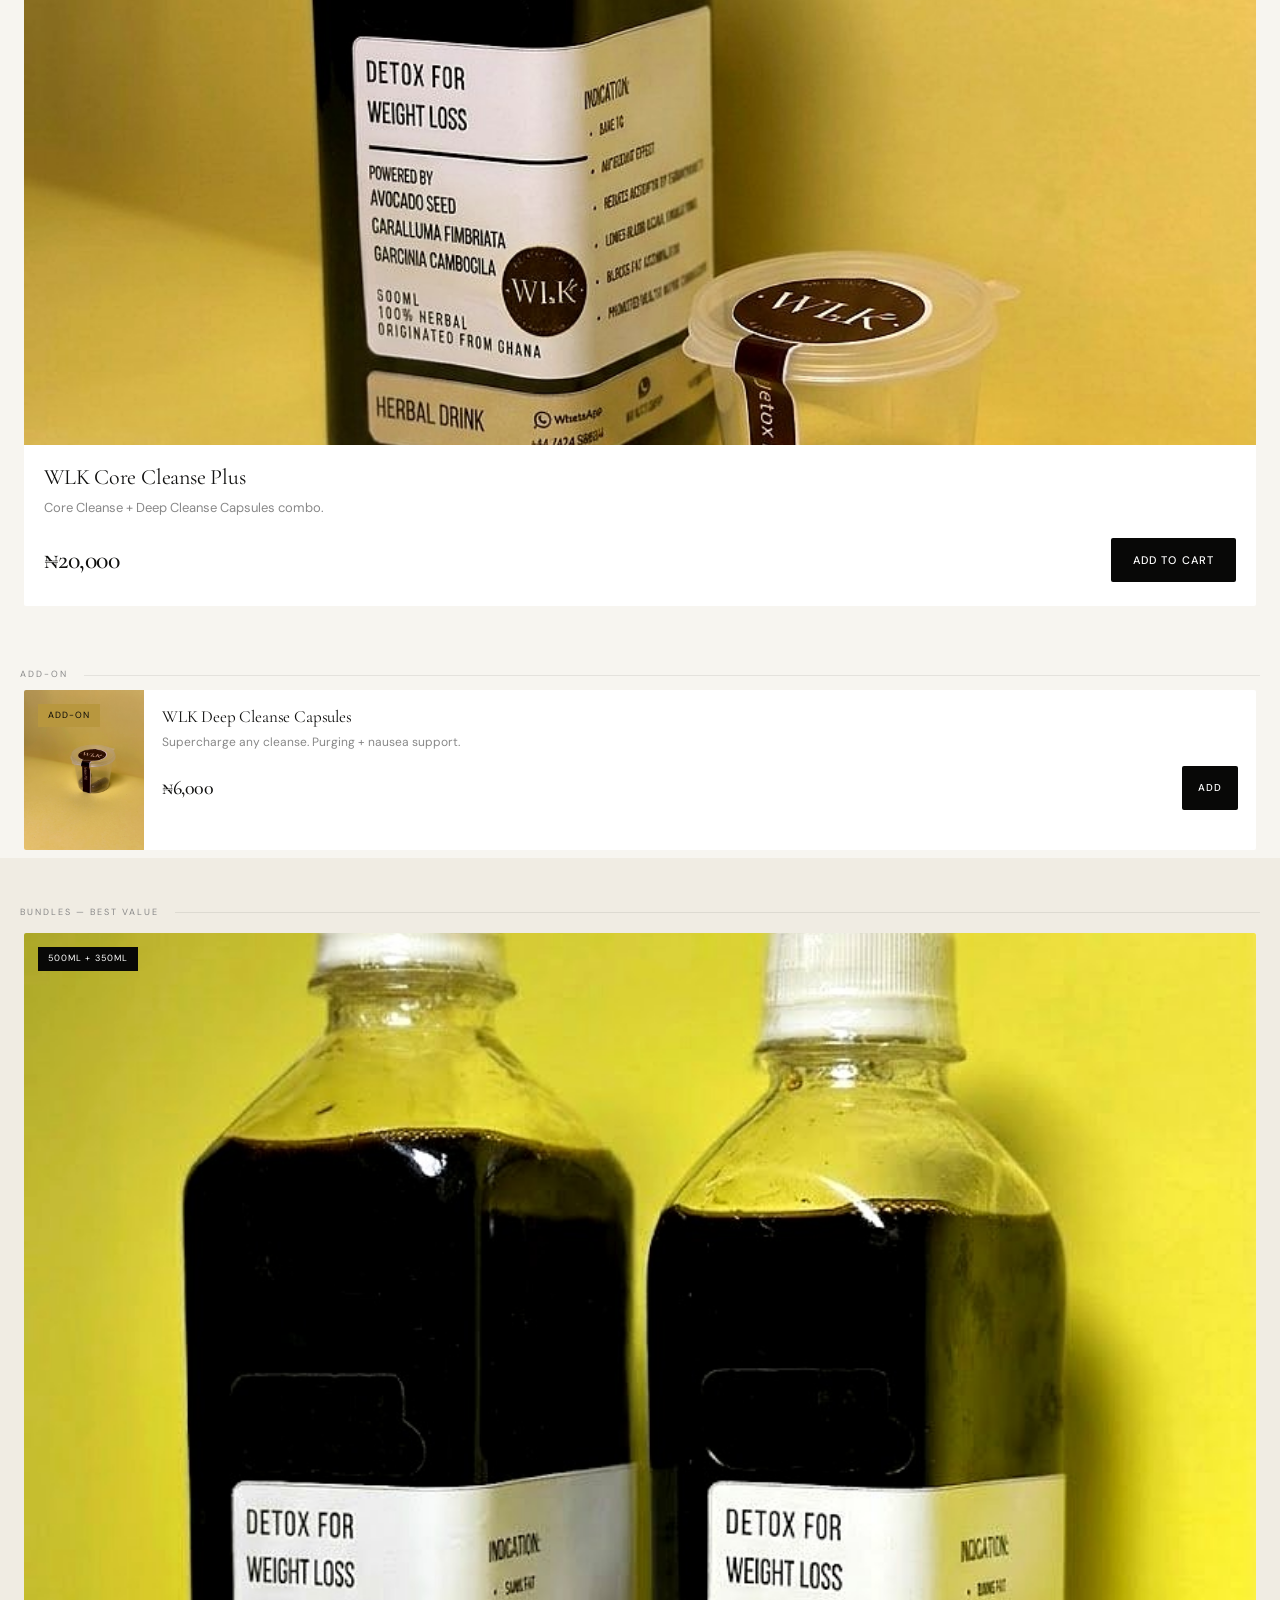
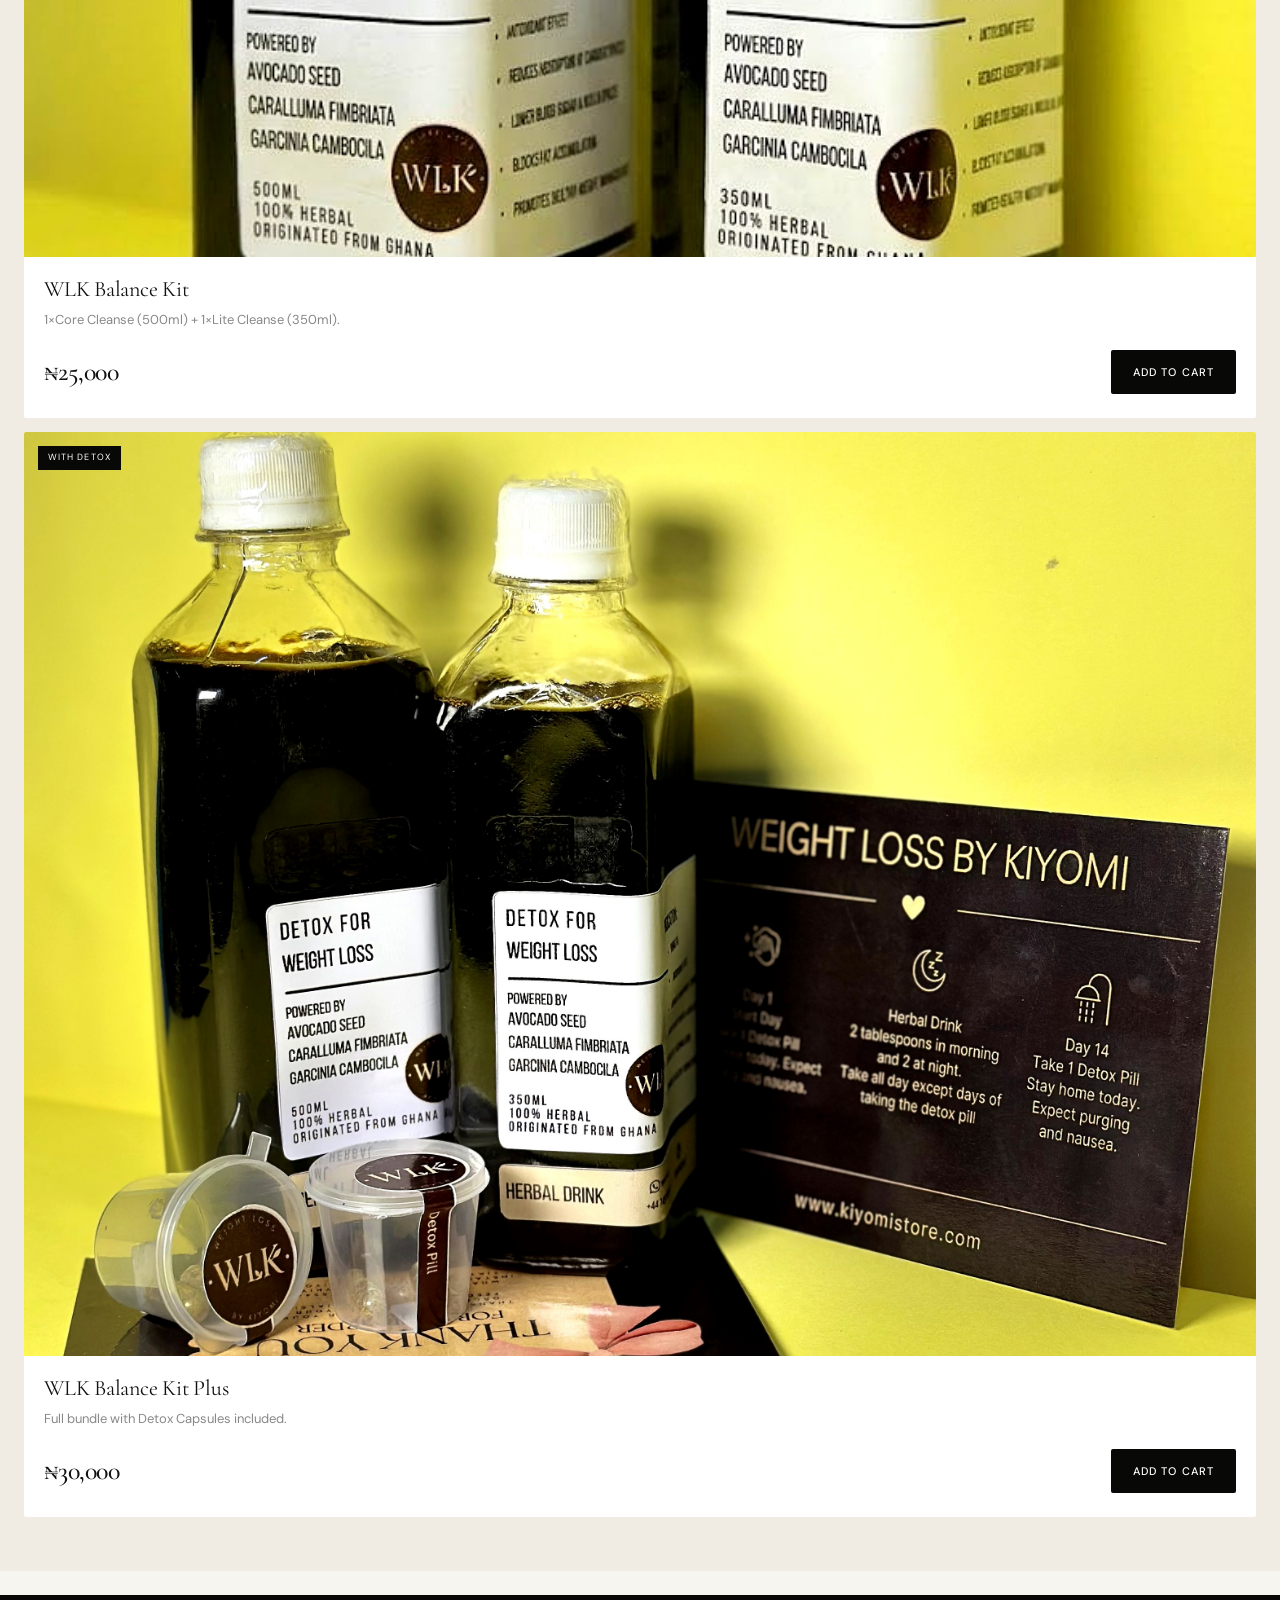
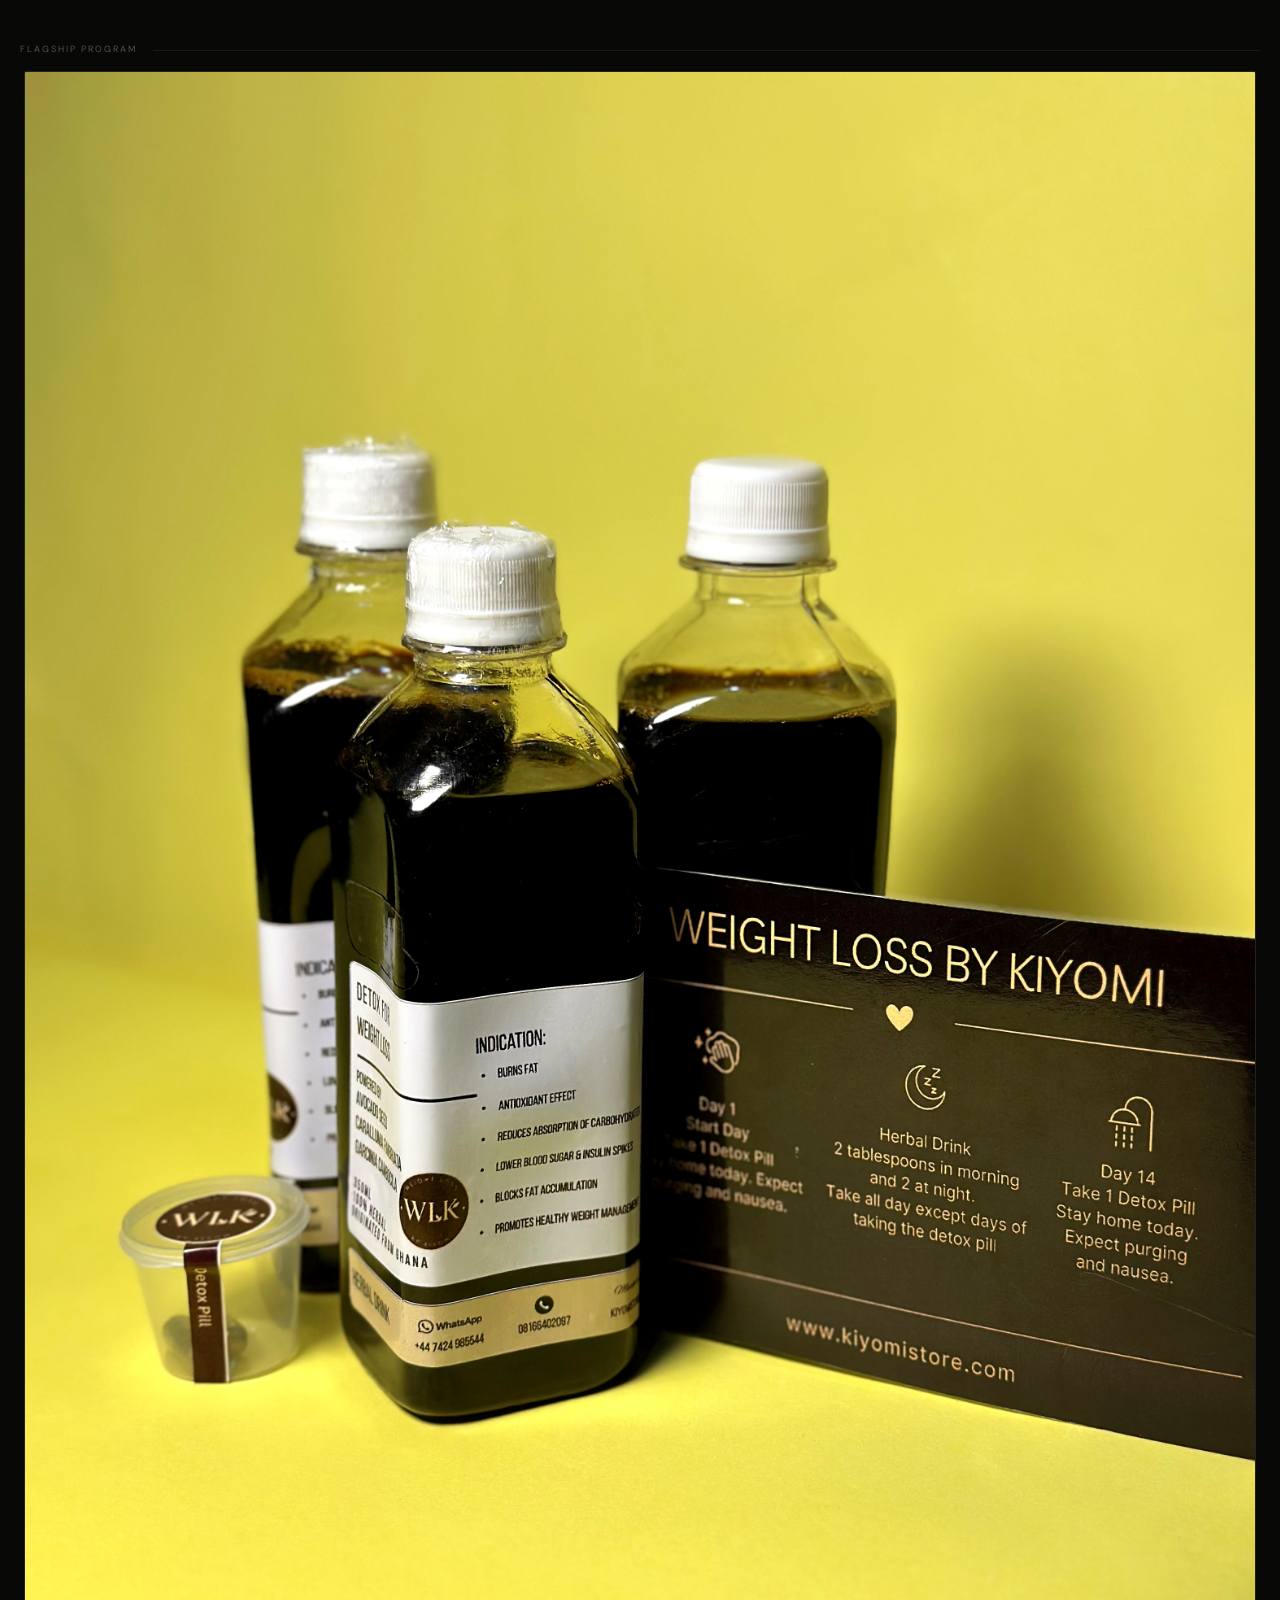
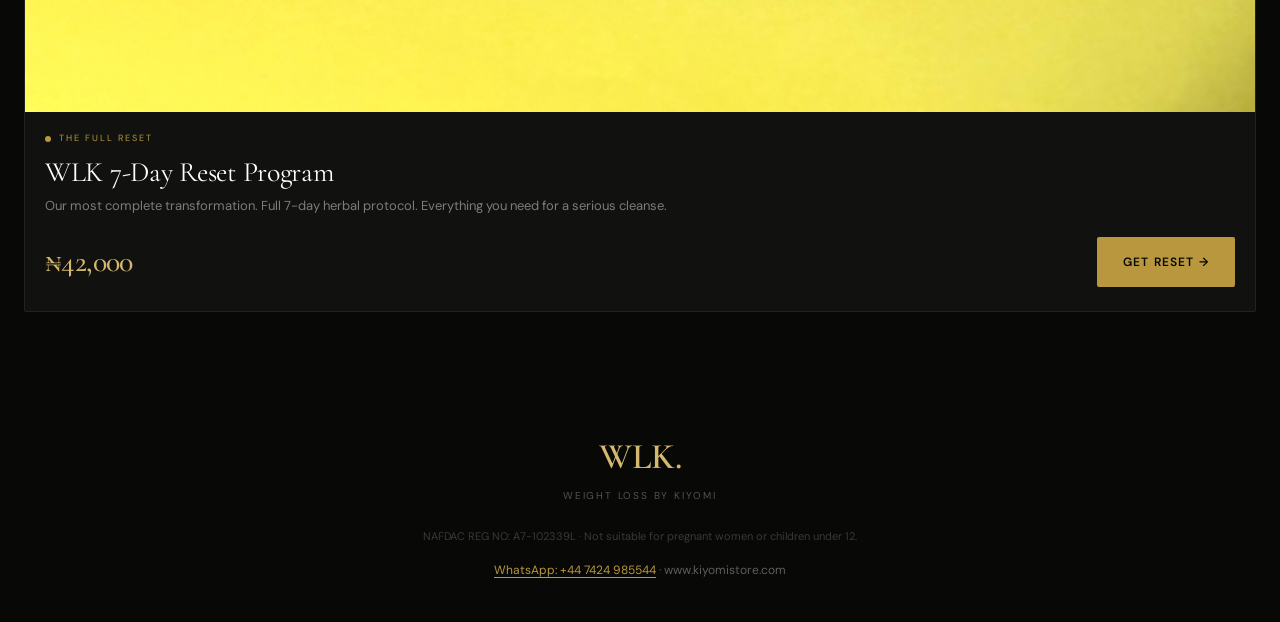
==== commit 212ed24f: "Add files via upload" ====
--- a/index.html
+++ b/index.html
@@ -11,7 +11,7 @@
 </head>
 <body>
 
-  <!-- STICKY CART BAR -->
+  <!-- CART BAR -->
   <div class="cart-bar" id="cartBar">
     <span class="cart-bar__label">Your Order</span>
     <div class="cart-bar__right">
@@ -39,12 +39,12 @@
     <div class="hero__content">
       <p class="hero__eyebrow">100% Herbal · Originated from Ghana</p>
       <h1 class="hero__title">Detox.<br>Reset.<br>Transform.</h1>
-      <p class="hero__sub">Powered by Avocado Seed, Caralluma Fimbriata & Garcinia Cambocila</p>
-      <a href="#products" class="hero__cta">Shop Now</a>
+      <p class="hero__sub">Powered by Avocado Seed, Caralluma Fimbriata &amp; Garcinia Cambocila</p>
+      <a href="#products" class="hero__cta">Shop Now →</a>
     </div>
   </section>
 
-  <!-- QUICK PITCH -->
+  <!-- PITCH -->
   <section class="pitch">
     <div class="pitch__item">
       <span class="pitch__icon">🌿</span>
@@ -62,158 +62,158 @@
 
   <!-- PRODUCTS -->
   <section class="products" id="products">
-    <h2 class="products__title">Choose Your Program</h2>
-
-    <!-- SINGLE PRODUCTS -->
-    <div class="products__group">
-      <h3 class="products__group-label">Singles</h3>
-      <div class="products__grid">
-
-        <div class="product-card" data-id="lite" data-name="WLK Lite Cleanse (350ml)" data-price="12000" data-img="images/product-lite-1.jpg">
-          <div class="product-card__img-wrap">
-            <img src="images/product-lite-1.jpg" alt="WLK Lite Cleanse" class="product-card__img">
-            <span class="product-card__badge">350ml</span>
+
+    <!-- SINGLES -->
+    <div class="section-label reveal">
+      <span class="section-label__text">Singles</span>
+      <span class="section-label__line"></span>
+    </div>
+
+    <div class="product-block reveal reveal-delay-1">
+      <div class="product-block__img-wrap">
+        <img src="images/product-lite-1.jpg" alt="WLK Lite Cleanse" class="product-block__img">
+        <span class="product-block__badge">350ml</span>
+      </div>
+      <div class="product-block__body">
+        <h3 class="product-block__name">WLK Lite Cleanse</h3>
+        <p class="product-block__desc">Starter detox. Herbal drink for gentle fat burn.</p>
+        <div class="product-block__bottom">
+          <span class="product-block__price">₦12,000</span>
+          <button class="btn-add" onclick="addToCart('lite','WLK Lite Cleanse (350ml)',12000,'images/product-lite-1.jpg')">Add to Cart</button>
+        </div>
+      </div>
+    </div>
+
+    <div class="product-block reveal reveal-delay-2">
+      <div class="product-block__img-wrap">
+        <img src="images/product-lite-plus-1.jpg" alt="WLK Lite Cleanse Plus" class="product-block__img">
+        <span class="product-block__badge">350ml + Detox</span>
+      </div>
+      <div class="product-block__body">
+        <h3 class="product-block__name">WLK Lite Cleanse Plus</h3>
+        <p class="product-block__desc">Lite Cleanse + Deep Cleanse Capsules included.</p>
+        <div class="product-block__bottom">
+          <span class="product-block__price">₦18,000</span>
+          <button class="btn-add" onclick="addToCart('lite-plus','WLK Lite Cleanse Plus',18000,'images/product-lite-plus-1.jpg')">Add to Cart</button>
+        </div>
+      </div>
+    </div>
+
+    <div class="product-block reveal reveal-delay-1">
+      <div class="product-block__img-wrap">
+        <img src="images/product-core-1.jpg" alt="WLK Core Cleanse" class="product-block__img">
+        <span class="product-block__badge">500ml</span>
+      </div>
+      <div class="product-block__body">
+        <h3 class="product-block__name">WLK Core Cleanse</h3>
+        <p class="product-block__desc">Full strength. Maximum herbal detox power.</p>
+        <div class="product-block__bottom">
+          <span class="product-block__price">₦15,000</span>
+          <button class="btn-add" onclick="addToCart('core','WLK Core Cleanse (500ml)',15000,'images/product-core-1.jpg')">Add to Cart</button>
+        </div>
+      </div>
+    </div>
+
+    <div class="product-block reveal reveal-delay-2">
+      <div class="product-block__img-wrap">
+        <img src="images/product-core-plus-1.jpg" alt="WLK Core Cleanse Plus" class="product-block__img">
+        <span class="product-block__badge">500ml + Detox</span>
+      </div>
+      <div class="product-block__body">
+        <h3 class="product-block__name">WLK Core Cleanse Plus</h3>
+        <p class="product-block__desc">Core Cleanse + Deep Cleanse Capsules combo.</p>
+        <div class="product-block__bottom">
+          <span class="product-block__price">₦20,000</span>
+          <button class="btn-add" onclick="addToCart('core-plus','WLK Core Cleanse Plus',20000,'images/product-core-plus-1.jpg')">Add to Cart</button>
+        </div>
+      </div>
+    </div>
+
+    <!-- ADD-ON -->
+    <div class="section-label reveal">
+      <span class="section-label__text">Add-On</span>
+      <span class="section-label__line"></span>
+    </div>
+
+    <div class="product-block product-block--addon reveal">
+      <div class="product-block__img-wrap">
+        <img src="images/product-capsule-1.jpg" alt="Deep Cleanse Capsules" class="product-block__img">
+        <span class="product-block__badge product-block__badge--gold">Add-On</span>
+      </div>
+      <div class="product-block__body">
+        <h3 class="product-block__name">WLK Deep Cleanse Capsules</h3>
+        <p class="product-block__desc">Supercharge any cleanse. Purging + nausea support.</p>
+        <div class="product-block__bottom">
+          <span class="product-block__price">₦6,000</span>
+          <button class="btn-add" onclick="addToCart('capsules','WLK Deep Cleanse Capsules',6000,'images/product-capsule-1.jpg')">Add</button>
+        </div>
+      </div>
+    </div>
+
+    <!-- BUNDLES -->
+    <div class="bundles-section">
+      <div class="section-label reveal">
+        <span class="section-label__text">Bundles — Best Value</span>
+        <span class="section-label__line"></span>
+      </div>
+
+      <div class="product-block product-block--bundle reveal reveal-delay-1">
+        <div class="product-block__img-wrap">
+          <img src="images/product-bundle-1.jpg" alt="WLK Balance Kit" class="product-block__img">
+          <span class="product-block__badge">500ml + 350ml</span>
+        </div>
+        <div class="product-block__body">
+          <h3 class="product-block__name">WLK Balance Kit</h3>
+          <p class="product-block__desc">1×Core Cleanse (500ml) + 1×Lite Cleanse (350ml).</p>
+          <div class="product-block__bottom">
+            <span class="product-block__price">₦25,000</span>
+            <button class="btn-add" onclick="addToCart('balance','WLK Balance Kit',25000,'images/product-bundle-1.jpg')">Add to Cart</button>
           </div>
-          <div class="product-card__body">
-            <h4 class="product-card__name">WLK Lite Cleanse</h4>
-            <p class="product-card__desc">Starter detox. Herbal drink for gentle fat burn.</p>
-            <div class="product-card__bottom">
-              <span class="product-card__price">₦12,000</span>
-              <button class="btn-add" onclick="addToCart('lite','WLK Lite Cleanse (350ml)',12000,'images/product-lite-1.jpg')">Add to Cart</button>
-            </div>
+        </div>
+      </div>
+
+      <div class="product-block product-block--bundle reveal reveal-delay-2">
+        <div class="product-block__img-wrap">
+          <img src="images/product-bundle-2.jpg" alt="WLK Balance Kit Plus" class="product-block__img">
+          <span class="product-block__badge">With Detox</span>
+        </div>
+        <div class="product-block__body">
+          <h3 class="product-block__name">WLK Balance Kit Plus</h3>
+          <p class="product-block__desc">Full bundle with Detox Capsules included.</p>
+          <div class="product-block__bottom">
+            <span class="product-block__price">₦30,000</span>
+            <button class="btn-add" onclick="addToCart('balance-plus','WLK Balance Kit Plus',30000,'images/product-bundle-2.jpg')">Add to Cart</button>
           </div>
         </div>
-
-        <div class="product-card" data-id="lite-plus" data-name="WLK Lite Cleanse Plus" data-price="18000" data-img="images/product-lite-plus-1.jpg">
-          <div class="product-card__img-wrap">
-            <img src="images/product-lite-plus-1.jpg" alt="WLK Lite Cleanse Plus" class="product-card__img">
-            <span class="product-card__badge">350ml + Detox</span>
-          </div>
-          <div class="product-card__body">
-            <h4 class="product-card__name">WLK Lite Cleanse Plus</h4>
-            <p class="product-card__desc">Lite Cleanse + Deep Cleanse Capsules included.</p>
-            <div class="product-card__bottom">
-              <span class="product-card__price">₦18,000</span>
-              <button class="btn-add" onclick="addToCart('lite-plus','WLK Lite Cleanse Plus',18000,'images/product-lite-plus-1.jpg')">Add to Cart</button>
-            </div>
-          </div>
-        </div>
-
-        <div class="product-card" data-id="core" data-name="WLK Core Cleanse (500ml)" data-price="15000" data-img="images/product-core-1.jpg">
-          <div class="product-card__img-wrap">
-            <img src="images/product-core-1.jpg" alt="WLK Core Cleanse" class="product-card__img">
-            <span class="product-card__badge">500ml</span>
-          </div>
-          <div class="product-card__body">
-            <h4 class="product-card__name">WLK Core Cleanse</h4>
-            <p class="product-card__desc">Full strength. Maximum herbal detox power.</p>
-            <div class="product-card__bottom">
-              <span class="product-card__price">₦15,000</span>
-              <button class="btn-add" onclick="addToCart('core','WLK Core Cleanse (500ml)',15000,'images/product-core-1.jpg')">Add to Cart</button>
-            </div>
-          </div>
-        </div>
-
-        <div class="product-card" data-id="core-plus" data-name="WLK Core Cleanse Plus" data-price="20000" data-img="images/product-core-plus-1.jpg">
-          <div class="product-card__img-wrap">
-            <img src="images/product-core-plus-1.jpg" alt="WLK Core Cleanse Plus" class="product-card__img">
-            <span class="product-card__badge">500ml + Detox</span>
-          </div>
-          <div class="product-card__body">
-            <h4 class="product-card__name">WLK Core Cleanse Plus</h4>
-            <p class="product-card__desc">Core Cleanse + Deep Cleanse Capsules combo.</p>
-            <div class="product-card__bottom">
-              <span class="product-card__price">₦20,000</span>
-              <button class="btn-add" onclick="addToCart('core-plus','WLK Core Cleanse Plus',20000,'images/product-core-plus-1.jpg')">Add to Cart</button>
-            </div>
-          </div>
-        </div>
-
-      </div>
-    </div>
-
-    <!-- ADD-ON -->
-    <div class="products__group">
-      <h3 class="products__group-label">Add-On</h3>
-      <div class="products__grid products__grid--single">
-        <div class="product-card product-card--addon" data-id="capsules" data-name="WLK Deep Cleanse Capsules" data-price="6000" data-img="images/product-capsule-1.jpg">
-          <div class="product-card__img-wrap">
-            <img src="images/product-capsule-1.jpg" alt="Deep Cleanse Capsules" class="product-card__img">
-            <span class="product-card__badge product-card__badge--gold">Add-On</span>
-          </div>
-          <div class="product-card__body">
-            <h4 class="product-card__name">WLK Deep Cleanse Capsules</h4>
-            <p class="product-card__desc">Supercharge any cleanse. Purging + nausea support.</p>
-            <div class="product-card__bottom">
-              <span class="product-card__price">₦6,000</span>
-              <button class="btn-add" onclick="addToCart('capsules','WLK Deep Cleanse Capsules',6000,'images/product-capsule-1.jpg')">Add to Cart</button>
-            </div>
-          </div>
-        </div>
-      </div>
-    </div>
-
-    <!-- BUNDLES -->
-    <div class="products__group">
-      <h3 class="products__group-label">Bundles — Best Value</h3>
-      <div class="products__grid">
-
-        <div class="product-card product-card--bundle" data-id="balance" data-name="WLK Balance Kit" data-price="25000" data-img="images/product-bundle-1.jpg">
-          <div class="product-card__img-wrap">
-            <img src="images/product-bundle-1.jpg" alt="WLK Balance Kit" class="product-card__img">
-            <span class="product-card__badge product-card__badge--dark">500ml + 350ml</span>
-          </div>
-          <div class="product-card__body">
-            <h4 class="product-card__name">WLK Balance Kit</h4>
-            <p class="product-card__desc">1×Core Cleanse (500ml) + 1×Lite Cleanse (350ml).</p>
-            <div class="product-card__bottom">
-              <span class="product-card__price">₦25,000</span>
-              <button class="btn-add" onclick="addToCart('balance','WLK Balance Kit',25000,'images/product-bundle-1.jpg')">Add to Cart</button>
-            </div>
-          </div>
-        </div>
-
-        <div class="product-card product-card--bundle" data-id="balance-plus" data-name="WLK Balance Kit Plus" data-price="30000" data-img="images/product-bundle-2.jpg">
-          <div class="product-card__img-wrap">
-            <img src="images/product-bundle-2.jpg" alt="WLK Balance Kit Plus" class="product-card__img">
-            <span class="product-card__badge product-card__badge--dark">With Detox</span>
-          </div>
-          <div class="product-card__body">
-            <h4 class="product-card__name">WLK Balance Kit Plus</h4>
-            <p class="product-card__desc">Full bundle with Detox Capsules included.</p>
-            <div class="product-card__bottom">
-              <span class="product-card__price">₦30,000</span>
-              <button class="btn-add" onclick="addToCart('balance-plus','WLK Balance Kit Plus',30000,'images/product-bundle-2.jpg')">Add to Cart</button>
-            </div>
-          </div>
-        </div>
-
-      </div>
-    </div>
-
-    <!-- FLAGSHIP -->
-    <div class="products__group">
-      <h3 class="products__group-label">Flagship Program</h3>
-      <div class="products__grid products__grid--single">
-        <div class="product-card product-card--flagship" data-id="reset" data-name="WLK 7-Day Reset Program" data-price="42000" data-img="images/product-flagship-1.jpg">
-          <div class="product-card__img-wrap product-card__img-wrap--tall">
-            <img src="images/product-flagship-1.jpg" alt="WLK 7-Day Reset" class="product-card__img">
-            <div class="product-card__flagship-overlay">
-              <span>THE FULL RESET</span>
-            </div>
-          </div>
-          <div class="product-card__body">
-            <h4 class="product-card__name">WLK 7-Day Reset Program</h4>
-            <p class="product-card__desc">Our most complete transformation. Full 7-day herbal protocol. Everything you need for a serious cleanse.</p>
-            <div class="product-card__bottom">
-              <span class="product-card__price product-card__price--flagship">₦42,000</span>
-              <button class="btn-add btn-add--flagship" onclick="addToCart('reset','WLK 7-Day Reset Program',42000,'images/product-flagship-1.jpg')">Add to Cart</button>
-            </div>
-          </div>
-        </div>
-      </div>
-    </div>
-
+      </div>
+    </div>
+
+  </section>
+
+  <!-- FLAGSHIP -->
+  <section class="flagship-section">
+    <div class="section-label reveal" style="padding-left:20px;padding-top:48px;">
+      <span class="section-label__text" style="color:rgba(255,255,255,0.3)">Flagship Program</span>
+      <span class="section-label__line" style="background:rgba(255,255,255,0.08)"></span>
+    </div>
+
+    <div class="product-block product-block--flagship product-block--tall reveal">
+      <div class="product-block__img-wrap">
+        <img src="images/product-flagship-1.jpg" alt="WLK 7-Day Reset" class="product-block__img">
+      </div>
+      <div class="product-block__body">
+        <div class="flagship-label">
+          <div class="flagship-label__dot"></div>
+          <span class="flagship-label__text">The Full Reset</span>
+        </div>
+        <h3 class="product-block__name">WLK 7-Day Reset Program</h3>
+        <p class="product-block__desc">Our most complete transformation. Full 7-day herbal protocol. Everything you need for a serious cleanse.</p>
+        <div class="product-block__bottom">
+          <span class="product-block__price">₦42,000</span>
+          <button class="btn-add btn-add--flagship" onclick="addToCart('reset','WLK 7-Day Reset Program',42000,'images/product-flagship-1.jpg')">Get Reset →</button>
+        </div>
+      </div>
+    </div>
   </section>
 
   <!-- FOOTER -->
@@ -246,10 +246,57 @@
     </div>
   </div>
 
+  <!-- FLOATING CTA -->
+  <div class="float-cta" id="floatCta">
+    <button class="float-cta__btn" onclick="openCart()">
+      View Cart
+      <span class="float-cta__badge" id="floatCtaBadge">0</span>
+    </button>
+  </div>
+
   <!-- TOAST -->
   <div class="toast" id="toast"></div>
 
   <script src="js/cart.js"></script>
   <script src="js/app.js"></script>
+  <script>
+    // Scroll reveal
+    const revealObserver = new IntersectionObserver((entries) => {
+      entries.forEach(entry => {
+        if (entry.isIntersecting) {
+          entry.target.classList.add('visible');
+        }
+      });
+    }, { threshold: 0.12, rootMargin: '0px 0px -40px 0px' });
+
+    document.querySelectorAll('.reveal').forEach(el => revealObserver.observe(el));
+
+    // Floating CTA
+    const floatCta = document.getElementById('floatCta');
+    const floatBadge = document.getElementById('floatCtaBadge');
+
+    function updateFloatCta() {
+      const count = WLKCart.getCount();
+      if (count > 0) {
+        floatCta.classList.add('visible');
+        floatBadge.textContent = count;
+      } else {
+        floatCta.classList.remove('visible');
+      }
+    }
+
+    // Patch cart updateUI to also update float CTA
+    const origUpdate = WLKCart.updateUI.bind(WLKCart);
+    document.addEventListener('DOMContentLoaded', () => {
+      const origSaveCart = WLKCart;
+      updateFloatCta();
+    });
+
+    // Override to also sync float CTA on cart changes
+    const _origAddItem = WLKCart.addItem;
+    document.addEventListener('DOMContentLoaded', updateFloatCta);
+    // Poll for cart changes (lightweight)
+    setInterval(updateFloatCta, 300);
+  </script>
 </body>
 </html>
--- a/css/style.css
+++ b/css/style.css
@@ -1,117 +1,77 @@
 /* ===========================
    WLK — Weight Loss by Kiyomi
-   Sprint 1 · Mobile-First CSS
+   Sprint 2 · Editorial Premium
    =========================== */
 
 :root {
-  --black: #0a0a0a;
-  --white: #fafaf8;
-  --cream: #f5f2ec;
-  --gold: #c9a84c;
-  --gold-light: #e8d5a3;
-  --dark-brown: #1a1208;
-  --text: #1a1a1a;
-  --text-muted: #666;
-  --border: #e0ddd5;
-  --card-bg: #fff;
+  --black: #080807;
+  --off-white: #f7f5f0;
+  --cream: #f0ece3;
+  --gold: #b8973e;
+  --gold-light: #d4b870;
+  --gold-pale: #f0e6c8;
+  --white: #ffffff;
+  --text: #111110;
+  --text-muted: #888;
+  --text-light: #bbb;
+  --border: rgba(0,0,0,0.08);
   --font-display: 'Cormorant Garamond', serif;
   --font-body: 'DM Sans', sans-serif;
-  --radius: 4px;
-  --shadow: 0 2px 12px rgba(0,0,0,0.08);
-  --shadow-lg: 0 8px 32px rgba(0,0,0,0.12);
+  --radius: 2px;
+  --shadow: 0 2px 20px rgba(0,0,0,0.07);
+  --shadow-lg: 0 12px 48px rgba(0,0,0,0.14);
+  --transition: 0.35s cubic-bezier(0.25, 0.46, 0.45, 0.94);
+  --transition-fast: 0.18s cubic-bezier(0.25, 0.46, 0.45, 0.94);
 }
 
 *, *::before, *::after { box-sizing: border-box; margin: 0; padding: 0; }
-
 html { scroll-behavior: smooth; }
-
 body {
   font-family: var(--font-body);
-  background: var(--cream);
+  background: var(--off-white);
   color: var(--text);
   font-size: 15px;
   line-height: 1.5;
   -webkit-font-smoothing: antialiased;
-}
-
+  overflow-x: hidden;
+}
 img { max-width: 100%; display: block; }
 a { color: inherit; text-decoration: none; }
 button { cursor: pointer; border: none; font-family: var(--font-body); }
 
-/* ===== CART BAR ===== */
-.cart-bar {
-  position: fixed;
-  top: 0; left: 0; right: 0;
-  z-index: 100;
+/* SCROLL REVEAL */
+.reveal {
+  opacity: 0;
+  transform: translateY(28px);
+  transition: opacity 0.7s cubic-bezier(0.25,0.46,0.45,0.94), transform 0.7s cubic-bezier(0.25,0.46,0.45,0.94);
+}
+.reveal.visible { opacity: 1; transform: translateY(0); }
+.reveal-delay-1 { transition-delay: 0.1s; }
+.reveal-delay-2 { transition-delay: 0.2s; }
+.reveal-delay-3 { transition-delay: 0.32s; }
+.reveal-delay-4 { transition-delay: 0.44s; }
+
+/* FLOATING CTA */
+.float-cta { position: fixed; bottom: 24px; right: 20px; z-index: 200; display: none; }
+.float-cta.visible { display: block; }
+.float-cta__btn {
   background: var(--black);
-  color: var(--white);
+  color: var(--gold-light);
+  font-size: 12px;
+  font-weight: 500;
+  letter-spacing: 0.12em;
+  text-transform: uppercase;
+  padding: 14px 22px;
+  border-radius: 100px;
+  box-shadow: 0 4px 24px rgba(0,0,0,0.25);
+  transition: transform var(--transition-fast), box-shadow var(--transition-fast);
   display: flex;
   align-items: center;
-  justify-content: space-between;
-  padding: 10px 16px;
-  font-size: 13px;
-  letter-spacing: 0.03em;
-  transform: translateY(-100%);
-  transition: transform 0.3s ease;
-}
-.cart-bar.visible { transform: translateY(0); }
-.cart-bar__label { font-family: var(--font-display); font-size: 15px; letter-spacing: 0.05em; }
-.cart-bar__right { display: flex; align-items: center; gap: 12px; }
-.cart-bar__count { color: var(--gold-light); font-size: 12px; }
-.cart-bar__btn {
-  background: var(--gold);
-  color: var(--black);
-  font-size: 12px;
-  font-weight: 500;
-  padding: 6px 14px;
-  border-radius: 2px;
-  letter-spacing: 0.03em;
-}
-
-/* ===== HEADER ===== */
-.header {
-  position: sticky;
-  top: 0;
-  z-index: 90;
-  background: var(--black);
-  color: var(--white);
-  display: flex;
-  align-items: center;
-  justify-content: space-between;
-  padding: 14px 16px;
-  border-bottom: 1px solid rgba(201,168,76,0.2);
-}
-.header__logo {
-  font-family: var(--font-display);
-  font-size: 28px;
-  font-weight: 600;
-  letter-spacing: -0.02em;
-  color: var(--gold);
-  line-height: 1;
-}
-.header__sub {
-  font-size: 10px;
-  letter-spacing: 0.15em;
-  text-transform: uppercase;
-  color: rgba(255,255,255,0.5);
-  position: absolute;
-  left: 50%;
-  transform: translateX(-50%);
-}
-.header__cart {
-  background: none;
-  color: var(--white);
-  font-size: 20px;
-  position: relative;
-  width: 36px;
-  height: 36px;
-  display: flex;
-  align-items: center;
-  justify-content: center;
-}
-.cart-badge {
-  position: absolute;
-  top: -2px; right: -2px;
+  gap: 8px;
+  white-space: nowrap;
+}
+.float-cta__btn:active { transform: scale(0.95); }
+.float-cta__badge {
   background: var(--gold);
   color: var(--black);
   font-size: 10px;
@@ -122,794 +82,230 @@
   display: flex;
   align-items: center;
   justify-content: center;
-  line-height: 1;
-}
-
-/* ===== HERO ===== */
-.hero {
-  position: relative;
-  min-height: 75vh;
-  display: flex;
-  align-items: flex-end;
-  overflow: hidden;
-}
-.hero__img-wrap {
-  position: absolute;
-  inset: 0;
-}
-.hero__img {
-  width: 100%; height: 100%;
-  object-fit: cover;
-  object-position: center top;
-}
-.hero__overlay {
-  position: absolute;
-  inset: 0;
-  background: linear-gradient(to top, rgba(10,10,10,0.92) 0%, rgba(10,10,10,0.4) 60%, transparent 100%);
-}
-.hero__content {
-  position: relative;
-  z-index: 2;
-  padding: 32px 20px 40px;
-  color: var(--white);
-  width: 100%;
-}
-.hero__eyebrow {
-  font-size: 11px;
-  letter-spacing: 0.2em;
-  text-transform: uppercase;
-  color: var(--gold);
-  margin-bottom: 12px;
-}
-.hero__title {
-  font-family: var(--font-display);
-  font-size: clamp(52px, 14vw, 80px);
-  font-weight: 300;
-  line-height: 0.9;
-  letter-spacing: -0.02em;
-  margin-bottom: 16px;
-  font-style: italic;
-}
-.hero__sub {
-  font-size: 13px;
-  color: rgba(255,255,255,0.65);
-  margin-bottom: 28px;
-  max-width: 280px;
-  line-height: 1.6;
-}
-.hero__cta {
-  display: inline-block;
+}
+
+/* CART BAR */
+.cart-bar {
+  position: fixed;
+  top: 0; left: 0; right: 0;
+  z-index: 150;
   background: var(--gold);
   color: var(--black);
-  font-size: 13px;
-  font-weight: 500;
-  letter-spacing: 0.1em;
-  text-transform: uppercase;
-  padding: 14px 32px;
-  border-radius: 2px;
-}
-
-/* ===== PITCH ===== */
-.pitch {
-  display: flex;
-  justify-content: center;
-  gap: 0;
-  background: var(--dark-brown);
-  padding: 16px 0;
-}
-.pitch__item {
-  display: flex;
-  align-items: center;
-  gap: 8px;
-  color: var(--gold-light);
-  font-size: 12px;
-  letter-spacing: 0.08em;
-  text-transform: uppercase;
-  padding: 0 16px;
-  border-right: 1px solid rgba(201,168,76,0.2);
-}
-.pitch__item:last-child { border-right: none; }
-.pitch__icon { font-size: 16px; }
-
-/* ===== PRODUCTS ===== */
-.products {
-  padding: 40px 16px 60px;
-  max-width: 600px;
-  margin: 0 auto;
-}
-.products__title {
-  font-family: var(--font-display);
-  font-size: 32px;
-  font-weight: 400;
-  margin-bottom: 32px;
-  text-align: center;
-  letter-spacing: -0.01em;
-}
-.products__group { margin-bottom: 40px; }
-.products__group-label {
-  font-size: 10px;
-  font-weight: 500;
-  letter-spacing: 0.2em;
-  text-transform: uppercase;
-  color: var(--text-muted);
-  margin-bottom: 16px;
-  padding-bottom: 8px;
-  border-bottom: 1px solid var(--border);
-}
-.products__grid {
-  display: grid;
-  grid-template-columns: 1fr 1fr;
-  gap: 12px;
-}
-.products__grid--single { grid-template-columns: 1fr; }
-
-/* ===== PRODUCT CARD ===== */
-.product-card {
-  background: var(--card-bg);
-  border-radius: var(--radius);
-  overflow: hidden;
-  box-shadow: var(--shadow);
-  transition: transform 0.2s ease, box-shadow 0.2s ease;
-  border: 1px solid var(--border);
-}
-.product-card:active { transform: scale(0.98); }
-
-.product-card__img-wrap {
-  position: relative;
-  aspect-ratio: 3/4;
-  overflow: hidden;
-  background: #f0ede5;
-}
-.product-card__img-wrap--tall { aspect-ratio: 4/3; }
-.product-card__img {
-  width: 100%; height: 100%;
-  object-fit: cover;
-  transition: transform 0.4s ease;
-}
-.product-card:hover .product-card__img { transform: scale(1.04); }
-.product-card__badge {
-  position: absolute;
-  top: 8px; left: 8px;
-  background: var(--white);
-  color: var(--text);
-  font-size: 10px;
-  font-weight: 500;
-  letter-spacing: 0.05em;
-  padding: 3px 8px;
-  border-radius: 2px;
-}
-.product-card__badge--gold { background: var(--gold); color: var(--black); }
-.product-card__badge--dark { background: var(--dark-brown); color: var(--gold-light); }
-
-.product-card__flagship-overlay {
-  position: absolute;
-  bottom: 0; left: 0; right: 0;
-  background: linear-gradient(to top, rgba(10,10,10,0.8), transparent);
-  padding: 20px 16px 12px;
-  color: var(--gold);
-  font-size: 11px;
-  font-weight: 500;
-  letter-spacing: 0.2em;
-}
-
-.product-card__body { padding: 12px; }
-.product-card__name {
-  font-family: var(--font-display);
-  font-size: 16px;
-  font-weight: 500;
-  line-height: 1.2;
-  margin-bottom: 6px;
-}
-.product-card__desc {
-  font-size: 12px;
-  color: var(--text-muted);
-  line-height: 1.5;
-  margin-bottom: 12px;
-}
-.product-card__bottom {
   display: flex;
   align-items: center;
   justify-content: space-between;
-  gap: 8px;
-}
-.product-card__price {
-  font-family: var(--font-display);
-  font-size: 18px;
-  font-weight: 600;
-  color: var(--text);
-  letter-spacing: -0.01em;
-}
-.product-card__price--flagship {
-  font-size: 22px;
-  color: var(--dark-brown);
-}
-
-/* ===== BUTTONS ===== */
-.btn-add {
+  padding: 10px 20px;
+  font-size: 13px;
+  transform: translateY(-100%);
+  transition: transform 0.4s cubic-bezier(0.25,0.46,0.45,0.94);
+}
+.cart-bar.visible { transform: translateY(0); }
+.cart-bar__label { font-family: var(--font-display); font-size: 15px; letter-spacing: 0.05em; font-weight: 500; }
+.cart-bar__right { display: flex; align-items: center; gap: 12px; }
+.cart-bar__count { font-size: 12px; opacity: 0.7; }
+.cart-bar__btn {
+  background: var(--black);
+  color: var(--gold-light);
+  font-size: 11px;
+  font-weight: 500;
+  padding: 7px 16px;
+  border-radius: 100px;
+  letter-spacing: 0.06em;
+  text-transform: uppercase;
+}
+
+/* HEADER */
+.header {
+  position: sticky;
+  top: 0; z-index: 100;
   background: var(--black);
   color: var(--white);
-  font-size: 11px;
-  font-weight: 500;
-  letter-spacing: 0.05em;
-  padding: 8px 12px;
-  border-radius: 2px;
-  white-space: nowrap;
-  transition: background 0.2s;
-}
-.btn-add:active { background: #333; }
-.btn-add--flagship {
-  background: var(--gold);
-  color: var(--black);
-  font-size: 13px;
-  padding: 12px 24px;
-  width: 100%;
-  margin-top: 8px;
-  letter-spacing: 0.08em;
-  text-transform: uppercase;
-}
-
-/* ===== FOOTER ===== */
-.footer {
-  background: var(--black);
-  color: var(--white);
-  text-align: center;
-  padding: 40px 20px;
-  border-top: 1px solid rgba(201,168,76,0.2);
-}
-.footer__logo {
-  font-family: var(--font-display);
-  font-size: 36px;
-  color: var(--gold);
-  font-weight: 600;
-  margin-bottom: 4px;
-}
-.footer__sub {
-  font-size: 11px;
-  letter-spacing: 0.15em;
-  text-transform: uppercase;
-  color: rgba(255,255,255,0.4);
-  margin-bottom: 20px;
-}
-.footer__legal {
-  font-size: 11px;
-  color: rgba(255,255,255,0.3);
-  margin-bottom: 12px;
-  line-height: 1.6;
-}
-.footer__contact {
-  font-size: 12px;
-  color: var(--gold-light);
-}
-.footer__contact a { color: var(--gold); }
-
-/* ===== CART DRAWER ===== */
-.cart-overlay {
-  position: fixed;
-  inset: 0;
-  background: rgba(0,0,0,0.5);
-  z-index: 200;
-  opacity: 0;
-  pointer-events: none;
-  transition: opacity 0.3s;
-}
-.cart-overlay.active { opacity: 1; pointer-events: all; }
-.cart-drawer {
-  position: fixed;
-  right: 0; top: 0; bottom: 0;
-  width: min(360px, 100vw);
-  background: var(--white);
-  z-index: 201;
-  display: flex;
-  flex-direction: column;
-  transform: translateX(100%);
-  transition: transform 0.35s cubic-bezier(0.4,0,0.2,1);
-  box-shadow: var(--shadow-lg);
-}
-.cart-drawer.open { transform: translateX(0); }
-.cart-drawer__header {
   display: flex;
   align-items: center;
   justify-content: space-between;
-  padding: 20px 20px 16px;
-  border-bottom: 1px solid var(--border);
-  background: var(--black);
-  color: var(--white);
-}
-.cart-drawer__header h3 {
-  font-family: var(--font-display);
-  font-size: 20px;
-  font-weight: 400;
-  letter-spacing: 0.05em;
-}
-.cart-drawer__close {
-  background: none;
-  color: var(--white);
-  font-size: 18px;
-  width: 32px; height: 32px;
-  display: flex;
-  align-items: center;
-  justify-content: center;
-}
-.cart-drawer__items {
-  flex: 1;
-  overflow-y: auto;
-  padding: 16px;
-  display: flex;
-  flex-direction: column;
-  gap: 12px;
-}
-.cart-drawer__empty {
-  color: var(--text-muted);
-  text-align: center;
-  padding: 40px 0;
-  font-style: italic;
-  font-family: var(--font-display);
-  font-size: 16px;
-}
-.cart-item {
-  display: flex;
-  gap: 12px;
-  align-items: flex-start;
-  padding-bottom: 12px;
-  border-bottom: 1px solid var(--border);
-}
-.cart-item__img {
-  width: 60px; height: 70px;
-  object-fit: cover;
-  border-radius: 2px;
-  flex-shrink: 0;
-  background: #f0ede5;
-}
-.cart-item__info { flex: 1; min-width: 0; }
-.cart-item__name {
-  font-size: 13px;
-  font-weight: 500;
-  margin-bottom: 6px;
-  line-height: 1.3;
-}
-.cart-item__price {
-  font-family: var(--font-display);
-  font-size: 16px;
-  font-weight: 600;
-  color: var(--dark-brown);
-}
-.cart-item__controls {
-  display: flex;
-  align-items: center;
-  gap: 10px;
-  margin-top: 8px;
-}
-.cart-item__qty-btn {
-  background: var(--cream);
-  width: 24px; height: 24px;
-  border-radius: 50%;
-  font-size: 16px;
-  display: flex; align-items: center; justify-content: center;
-  color: var(--text);
-  line-height: 1;
-}
+  padding: 16px 20px;
+}
+.header__logo { font-family: var(--font-display); font-size: 26px; font-weight: 600; letter-spacing: 0.02em; color: var(--gold-light); line-height: 1; }
+.header__sub { font-size: 9px; letter-spacing: 0.18em; text-transform: uppercase; color: rgba(255,255,255,0.35); position: absolute; left: 50%; transform: translateX(-50%); }
+.header__cart { background: none; color: var(--white); font-size: 20px; position: relative; width: 40px; height: 40px; display: flex; align-items: center; justify-content: center; border-radius: 50%; }
+.header__cart:active { background: rgba(255,255,255,0.1); }
+.cart-badge { position: absolute; top: 2px; right: 2px; background: var(--gold); color: var(--black); font-size: 9px; font-weight: 700; min-width: 16px; height: 16px; border-radius: 50%; display: flex; align-items: center; justify-content: center; line-height: 1; }
+
+/* HERO */
+.hero { position: relative; min-height: 88vh; display: flex; align-items: flex-end; overflow: hidden; background: var(--black); }
+.hero__img-wrap { position: absolute; inset: 0; }
+.hero__img { width: 100%; height: 100%; object-fit: cover; object-position: center top; opacity: 0.75; transform: scale(1.03); animation: heroZoom 8s ease-out forwards; }
+@keyframes heroZoom { to { transform: scale(1); } }
+.hero__overlay { position: absolute; inset: 0; background: linear-gradient(to top, rgba(8,8,7,0.95) 0%, rgba(8,8,7,0.55) 45%, rgba(8,8,7,0.15) 100%); }
+.hero__content { position: relative; z-index: 2; padding: 0 20px 48px; color: var(--white); width: 100%; }
+.hero__eyebrow { font-size: 10px; letter-spacing: 0.22em; text-transform: uppercase; color: var(--gold); margin-bottom: 16px; opacity: 0; animation: fadeUp 0.8s 0.3s forwards; }
+.hero__title { font-family: var(--font-display); font-size: clamp(60px,16vw,96px); font-weight: 300; line-height: 0.88; letter-spacing: -0.03em; margin-bottom: 20px; font-style: italic; opacity: 0; animation: fadeUp 0.9s 0.5s forwards; }
+.hero__sub { font-size: 12px; color: rgba(255,255,255,0.5); margin-bottom: 32px; max-width: 260px; line-height: 1.7; opacity: 0; animation: fadeUp 0.9s 0.7s forwards; }
+.hero__cta { display: inline-flex; align-items: center; gap: 10px; background: var(--gold); color: var(--black); font-size: 12px; font-weight: 500; letter-spacing: 0.12em; text-transform: uppercase; padding: 16px 32px; border-radius: 2px; transition: transform var(--transition-fast), box-shadow var(--transition-fast); opacity: 0; animation: fadeUp 0.9s 0.9s forwards; }
+.hero__cta:active { transform: scale(0.97); }
+@keyframes fadeUp { from { opacity: 0; transform: translateY(20px); } to { opacity: 1; transform: translateY(0); } }
+
+/* PITCH */
+.pitch { display: flex; background: var(--black); border-top: 1px solid rgba(255,255,255,0.04); }
+.pitch__item { flex: 1; display: flex; flex-direction: column; align-items: center; gap: 4px; padding: 18px 8px; color: rgba(255,255,255,0.45); font-size: 10px; letter-spacing: 0.1em; text-transform: uppercase; border-right: 1px solid rgba(255,255,255,0.06); }
+.pitch__item:last-child { border-right: none; }
+.pitch__icon { font-size: 18px; margin-bottom: 2px; }
+
+/* SECTION LABEL */
+.section-label { padding: 48px 20px 0; display: flex; align-items: center; gap: 16px; }
+.section-label__text { font-size: 9px; letter-spacing: 0.22em; text-transform: uppercase; color: var(--text-muted); white-space: nowrap; }
+.section-label__line { flex: 1; height: 1px; background: var(--border); }
+
+/* PRODUCTS */
+.products { background: var(--off-white); }
+.products__group-label { font-size: 9px; letter-spacing: 0.2em; text-transform: uppercase; color: var(--text-muted); padding: 36px 20px 0; }
+
+/* PRODUCT BLOCK */
+.product-block { display: flex; flex-direction: column; background: var(--white); margin: 14px 16px; border-radius: 2px; overflow: hidden; position: relative; transition: box-shadow var(--transition); }
+.product-block:active { box-shadow: var(--shadow-lg); }
+.product-block__img-wrap { position: relative; overflow: hidden; aspect-ratio: 4/3; background: var(--cream); }
+.product-block--tall .product-block__img-wrap { aspect-ratio: 3/4; }
+.product-block__img { width: 100%; height: 100%; object-fit: cover; transition: transform 0.6s cubic-bezier(0.25,0.46,0.45,0.94); }
+.product-block:hover .product-block__img { transform: scale(1.03); }
+.product-block__badge { position: absolute; top: 14px; left: 14px; background: var(--black); color: var(--white); font-size: 9px; letter-spacing: 0.12em; text-transform: uppercase; padding: 5px 10px; }
+.product-block__badge--gold { background: var(--gold); color: var(--black); }
+.product-block__body { padding: 20px 20px 24px; display: flex; flex-direction: column; }
+.product-block__name { font-family: var(--font-display); font-size: 22px; font-weight: 400; letter-spacing: -0.01em; line-height: 1.1; color: var(--text); margin-bottom: 8px; }
+.product-block__desc { font-size: 13px; color: var(--text-muted); line-height: 1.6; margin-bottom: 20px; }
+.product-block__bottom { display: flex; align-items: center; justify-content: space-between; gap: 12px; }
+.product-block__price { font-family: var(--font-display); font-size: 26px; font-weight: 500; letter-spacing: -0.02em; color: var(--text); line-height: 1; }
+
+.btn-add { background: var(--black); color: var(--white); font-size: 11px; font-weight: 500; letter-spacing: 0.1em; text-transform: uppercase; padding: 13px 22px; border-radius: 2px; flex-shrink: 0; transition: transform var(--transition-fast), background var(--transition-fast); min-height: 44px; display: flex; align-items: center; }
+.btn-add:active { transform: scale(0.95); }
+.btn-add:hover { background: #1a1a18; }
+
+/* ADDON */
+.product-block--addon { flex-direction: row; margin: 8px 16px; align-items: stretch; }
+.product-block--addon .product-block__img-wrap { width: 120px; flex-shrink: 0; aspect-ratio: unset; }
+.product-block--addon .product-block__body { flex: 1; padding: 18px; }
+.product-block--addon .product-block__name { font-size: 17px; margin-bottom: 6px; }
+.product-block--addon .product-block__desc { font-size: 12px; margin-bottom: 14px; }
+.product-block--addon .product-block__price { font-size: 20px; }
+.product-block--addon .btn-add { font-size: 10px; padding: 10px 16px; }
+
+/* FLAGSHIP */
+.flagship-section { background: var(--black); margin: 24px 0 0; padding: 0 0 56px; }
+.flagship-section .products__group-label { color: rgba(255,255,255,0.3); }
+.product-block--flagship { background: #111110; margin: 14px 16px; border: 1px solid rgba(255,255,255,0.07); }
+.product-block--flagship .product-block__img-wrap { aspect-ratio: 3/4; }
+.product-block--flagship .product-block__name { color: var(--white); font-size: 28px; }
+.product-block--flagship .product-block__desc { color: rgba(255,255,255,0.45); }
+.product-block--flagship .product-block__price { color: var(--gold-light); font-size: 30px; }
+.product-block--flagship .btn-add--flagship { background: var(--gold); color: var(--black); font-size: 12px; padding: 15px 26px; letter-spacing: 0.1em; font-weight: 600; min-height: 50px; }
+
+.flagship-label { display: flex; align-items: center; gap: 8px; margin-bottom: 12px; }
+.flagship-label__dot { width: 6px; height: 6px; border-radius: 50%; background: var(--gold); flex-shrink: 0; }
+.flagship-label__text { font-size: 9px; letter-spacing: 0.22em; text-transform: uppercase; color: var(--gold); }
+
+/* BUNDLES */
+.bundles-section { background: var(--cream); padding-bottom: 40px; }
+
+/* FOOTER */
+.footer { background: var(--black); color: var(--white); padding: 48px 20px 40px; text-align: center; }
+.footer__logo { font-family: var(--font-display); font-size: 36px; font-weight: 600; color: var(--gold-light); margin-bottom: 4px; }
+.footer__sub { font-size: 10px; letter-spacing: 0.18em; text-transform: uppercase; color: rgba(255,255,255,0.3); margin-bottom: 24px; }
+.footer__legal { font-size: 11px; color: rgba(255,255,255,0.2); line-height: 1.7; margin-bottom: 12px; }
+.footer__contact { font-size: 12px; color: rgba(255,255,255,0.35); line-height: 2; }
+.footer__contact a { color: var(--gold); text-decoration: underline; text-underline-offset: 3px; }
+
+/* CART DRAWER */
+.cart-overlay { position: fixed; inset: 0; background: rgba(8,8,7,0.5); z-index: 300; opacity: 0; pointer-events: none; transition: opacity var(--transition); backdrop-filter: blur(2px); }
+.cart-overlay.active { opacity: 1; pointer-events: auto; }
+.cart-drawer { position: fixed; bottom: 0; left: 0; right: 0; z-index: 350; background: var(--white); border-radius: 16px 16px 0 0; max-height: 85vh; display: flex; flex-direction: column; transform: translateY(100%); transition: transform 0.45s cubic-bezier(0.25,0.46,0.45,0.94); box-shadow: 0 -8px 48px rgba(0,0,0,0.18); }
+.cart-drawer.open { transform: translateY(0); }
+.cart-drawer__header { display: flex; align-items: center; justify-content: space-between; padding: 20px 20px 16px; border-bottom: 1px solid var(--border); flex-shrink: 0; }
+.cart-drawer__header h3 { font-family: var(--font-display); font-size: 22px; font-weight: 400; }
+.cart-drawer__close { background: var(--cream); color: var(--text); width: 32px; height: 32px; border-radius: 50%; font-size: 14px; display: flex; align-items: center; justify-content: center; }
+.cart-drawer__items { flex: 1; overflow-y: auto; padding: 16px 20px; }
+.cart-drawer__empty { color: var(--text-muted); font-size: 14px; text-align: center; padding: 32px 0; }
+.cart-item { display: flex; gap: 14px; padding: 14px 0; border-bottom: 1px solid var(--border); }
+.cart-item:last-child { border-bottom: none; }
+.cart-item__img { width: 64px; height: 64px; object-fit: cover; border-radius: 4px; background: var(--cream); flex-shrink: 0; }
+.cart-item__info { flex: 1; }
+.cart-item__name { font-size: 14px; font-weight: 500; line-height: 1.3; margin-bottom: 4px; }
+.cart-item__price { font-family: var(--font-display); font-size: 17px; font-weight: 500; margin-bottom: 10px; }
+.cart-item__controls { display: flex; align-items: center; gap: 8px; }
+.cart-item__qty-btn { width: 28px; height: 28px; background: var(--cream); color: var(--text); font-size: 16px; border-radius: 4px; display: flex; align-items: center; justify-content: center; }
 .cart-item__qty { font-size: 14px; font-weight: 500; min-width: 20px; text-align: center; }
-.cart-item__remove {
-  background: none;
-  color: var(--text-muted);
-  font-size: 11px;
-  text-decoration: underline;
-  margin-left: auto;
-}
-.cart-drawer__footer {
-  padding: 16px 20px 24px;
-  border-top: 1px solid var(--border);
-  background: var(--white);
-}
-.cart-drawer__total {
-  display: flex;
-  justify-content: space-between;
-  align-items: center;
-  margin-bottom: 14px;
-}
-.cart-drawer__total span:first-child {
-  font-size: 13px;
-  letter-spacing: 0.05em;
-  text-transform: uppercase;
-  color: var(--text-muted);
-}
-#cartTotal {
-  font-family: var(--font-display);
-  font-size: 24px;
-  font-weight: 600;
-}
-.cart-drawer__checkout {
-  width: 100%;
-  background: var(--black);
-  color: var(--white);
-  font-size: 14px;
-  font-weight: 500;
-  letter-spacing: 0.08em;
-  text-transform: uppercase;
-  padding: 16px;
-  border-radius: 2px;
-  transition: background 0.2s;
-}
-.cart-drawer__checkout:active { background: #333; }
-
-/* ===== TOAST ===== */
-.toast {
-  position: fixed;
-  bottom: 24px;
-  left: 50%;
-  transform: translateX(-50%) translateY(80px);
-  background: var(--dark-brown);
-  color: var(--gold-light);
-  font-size: 13px;
-  padding: 12px 24px;
-  border-radius: 40px;
-  z-index: 300;
-  white-space: nowrap;
-  transition: transform 0.3s ease, opacity 0.3s ease;
-  opacity: 0;
-  pointer-events: none;
-  border: 1px solid var(--gold);
-}
-.toast.show {
-  transform: translateX(-50%) translateY(0);
-  opacity: 1;
-}
-
-/* ===== CHECKOUT PAGE ===== */
-.checkout-page {
-  min-height: 100vh;
-  background: var(--cream);
-  padding-bottom: 40px;
-}
-.checkout-header {
-  background: var(--black);
-  color: var(--white);
-  padding: 16px 20px;
-  display: flex;
-  align-items: center;
-  gap: 16px;
-}
-.checkout-header__back {
-  background: none;
-  color: var(--gold);
-  font-size: 20px;
-}
-.checkout-header__logo {
-  font-family: var(--font-display);
-  font-size: 22px;
-  font-weight: 600;
-  color: var(--gold);
-  letter-spacing: -0.01em;
-}
-.checkout-header h2 {
-  font-family: var(--font-display);
-  font-size: 18px;
-  font-weight: 300;
-  margin-left: auto;
-  color: rgba(255,255,255,0.6);
-}
-
-.checkout-body {
-  padding: 20px 16px;
-  max-width: 500px;
-  margin: 0 auto;
-  display: flex;
-  flex-direction: column;
-  gap: 20px;
-}
-
-.checkout-section {
-  background: var(--card-bg);
-  border-radius: var(--radius);
-  padding: 20px;
-  border: 1px solid var(--border);
-}
-.checkout-section h3 {
-  font-family: var(--font-display);
-  font-size: 18px;
-  font-weight: 500;
-  margin-bottom: 16px;
-  padding-bottom: 10px;
-  border-bottom: 1px solid var(--border);
-}
-
-/* Order summary in checkout */
-.checkout-order-item {
-  display: flex;
-  justify-content: space-between;
-  align-items: center;
-  padding: 8px 0;
-  border-bottom: 1px solid var(--border);
-  font-size: 14px;
-  gap: 8px;
-}
+.cart-item__remove { background: none; color: var(--text-light); font-size: 12px; margin-left: auto; text-decoration: underline; text-underline-offset: 2px; }
+.cart-drawer__footer { padding: 16px 20px 24px; border-top: 1px solid var(--border); flex-shrink: 0; }
+.cart-drawer__total { display: flex; justify-content: space-between; align-items: baseline; margin-bottom: 14px; font-size: 13px; color: var(--text-muted); }
+.cart-drawer__total span:last-child { font-family: var(--font-display); font-size: 28px; font-weight: 500; color: var(--text); }
+.cart-drawer__checkout { width: 100%; background: var(--black); color: var(--white); font-size: 13px; font-weight: 500; letter-spacing: 0.1em; text-transform: uppercase; padding: 18px; border-radius: 4px; transition: transform var(--transition-fast); min-height: 56px; }
+.cart-drawer__checkout:active { transform: scale(0.98); }
+
+/* TOAST */
+.toast { position: fixed; bottom: 88px; left: 50%; transform: translateX(-50%) translateY(10px); background: var(--black); color: var(--white); font-size: 13px; padding: 11px 22px; border-radius: 100px; opacity: 0; pointer-events: none; transition: opacity 0.25s ease, transform 0.25s ease; white-space: nowrap; z-index: 500; }
+.toast.show { opacity: 1; transform: translateX(-50%) translateY(0); }
+
+/* CHECKOUT PAGE */
+.checkout-page { background: var(--off-white); min-height: 100vh; }
+.checkout-header { background: var(--black); color: var(--white); display: flex; align-items: center; gap: 16px; padding: 16px 20px; position: sticky; top: 0; z-index: 50; }
+.checkout-header__back { background: rgba(255,255,255,0.08); color: var(--white); width: 36px; height: 36px; border-radius: 50%; font-size: 18px; display: flex; align-items: center; justify-content: center; flex-shrink: 0; }
+.checkout-header__logo { font-family: var(--font-display); font-size: 22px; font-weight: 600; color: var(--gold-light); }
+.checkout-header h2 { font-size: 14px; font-weight: 400; color: rgba(255,255,255,0.4); letter-spacing: 0.05em; margin-left: auto; }
+.checkout-body { padding: 0 0 40px; max-width: 480px; margin: 0 auto; }
+.checkout-section { background: var(--white); margin: 12px 16px; border-radius: 8px; padding: 20px; }
+.checkout-section h3 { font-family: var(--font-display); font-size: 18px; font-weight: 400; margin-bottom: 16px; }
+.checkout-order-item { display: flex; align-items: center; gap: 10px; padding: 8px 0; border-bottom: 1px solid var(--border); font-size: 13px; }
 .checkout-order-item:last-child { border-bottom: none; }
 .checkout-order-item__name { flex: 1; }
 .checkout-order-item__qty { color: var(--text-muted); font-size: 12px; }
-.checkout-order-item__price { font-weight: 500; white-space: nowrap; }
-.checkout-order-total {
-  display: flex;
-  justify-content: space-between;
-  margin-top: 12px;
-  padding-top: 12px;
-  border-top: 2px solid var(--black);
-  font-weight: 600;
-}
-.checkout-order-total span:last-child {
-  font-family: var(--font-display);
-  font-size: 20px;
-}
-
-/* Form */
-.form-group {
-  margin-bottom: 14px;
-}
-.form-group label {
-  display: block;
-  font-size: 11px;
-  font-weight: 500;
-  letter-spacing: 0.1em;
-  text-transform: uppercase;
-  color: var(--text-muted);
-  margin-bottom: 6px;
-}
-.form-group input,
-.form-group textarea {
-  width: 100%;
-  padding: 12px 14px;
-  border: 1px solid var(--border);
-  border-radius: var(--radius);
-  font-family: var(--font-body);
-  font-size: 15px;
-  background: var(--white);
-  color: var(--text);
-  outline: none;
-  transition: border-color 0.2s;
-}
-.form-group input:focus,
-.form-group textarea:focus {
-  border-color: var(--gold);
-}
-.form-group textarea { resize: vertical; min-height: 80px; }
-
-/* Payment methods */
-.payment-options {
-  display: flex;
-  flex-direction: column;
-  gap: 10px;
-}
-.payment-option {
-  display: flex;
-  align-items: center;
-  gap: 12px;
-  padding: 14px 16px;
-  border: 2px solid var(--border);
-  border-radius: var(--radius);
-  cursor: pointer;
-  transition: border-color 0.2s, background 0.2s;
-}
-.payment-option.selected {
-  border-color: var(--gold);
-  background: rgba(201,168,76,0.06);
-}
+.checkout-order-item__price { font-family: var(--font-display); font-size: 16px; font-weight: 500; }
+.checkout-order-total { display: flex; justify-content: space-between; align-items: baseline; padding-top: 14px; margin-top: 8px; border-top: 1px solid var(--text); }
+.checkout-order-total span:first-child { font-size: 12px; letter-spacing: 0.08em; text-transform: uppercase; color: var(--text-muted); }
+.checkout-order-total span:last-child { font-family: var(--font-display); font-size: 26px; font-weight: 500; }
+.login-suggestion-banner { display: none; background: var(--cream); margin: 0 16px; border-radius: 8px; padding: 16px; opacity: 0; transform: translateY(10px); transition: opacity 0.3s ease, transform 0.3s ease; }
+.login-suggestion-banner__icon { font-size: 20px; margin-bottom: 8px; }
+.login-suggestion-banner__text { margin-bottom: 14px; }
+.login-suggestion-banner__text strong { display: block; font-size: 14px; font-weight: 500; margin-bottom: 4px; }
+.login-suggestion-banner__text span { font-size: 12px; color: var(--text-muted); line-height: 1.5; }
+.login-suggestion-banner__actions { display: flex; gap: 8px; }
+.login-suggestion-banner__btn { flex: 1; font-size: 12px; font-weight: 500; padding: 11px 14px; border-radius: 4px; text-align: center; letter-spacing: 0.04em; }
+.login-suggestion-banner__btn--primary { background: var(--black); color: var(--white); }
+.login-suggestion-banner__btn--ghost { background: none; color: var(--text-muted); border: 1px solid var(--border); }
+.form-group { margin-bottom: 14px; }
+.form-group label { display: block; font-size: 11px; letter-spacing: 0.08em; text-transform: uppercase; color: var(--text-muted); margin-bottom: 6px; font-weight: 500; }
+.form-group input, .form-group textarea { width: 100%; background: var(--off-white); border: 1px solid var(--border); border-radius: 4px; padding: 13px 14px; font-family: var(--font-body); font-size: 15px; color: var(--text); outline: none; transition: border-color 0.2s ease; -webkit-appearance: none; }
+.form-group input:focus, .form-group textarea:focus { border-color: var(--gold); }
+.form-group textarea { height: 80px; resize: none; line-height: 1.5; }
+.payment-options { display: flex; flex-direction: column; gap: 10px; }
+.payment-option { display: flex; align-items: center; gap: 14px; padding: 16px; border: 1.5px solid var(--border); border-radius: 6px; cursor: pointer; transition: border-color 0.2s ease, background 0.2s ease; }
 .payment-option input[type="radio"] { display: none; }
+.payment-option.selected { border-color: var(--black); background: var(--cream); }
 .payment-option__icon { font-size: 22px; }
 .payment-option__info { flex: 1; }
-.payment-option__name { font-weight: 500; font-size: 14px; }
-.payment-option__desc { font-size: 11px; color: var(--text-muted); }
-.payment-option__check {
-  width: 20px; height: 20px;
-  border: 2px solid var(--border);
-  border-radius: 50%;
-  display: flex; align-items: center; justify-content: center;
-  transition: all 0.2s;
-}
-.payment-option.selected .payment-option__check {
-  background: var(--gold);
-  border-color: var(--gold);
-  color: var(--black);
-  font-size: 12px;
-}
-
-.checkout-submit {
-  width: 100%;
-  background: var(--black);
-  color: var(--white);
-  font-size: 14px;
-  font-weight: 500;
-  letter-spacing: 0.1em;
-  text-transform: uppercase;
-  padding: 18px;
-  border-radius: 2px;
-  margin-top: 8px;
-  transition: background 0.2s;
-}
-.checkout-submit:active { background: #333; }
-.checkout-submit--gold {
-  background: var(--gold);
-  color: var(--black);
-}
-
-/* ===== DELIVERY PAGE ===== */
-.delivery-page {
-  min-height: 100vh;
-  background: var(--cream);
-  padding-bottom: 40px;
-}
-.delivery-zones {
-  padding: 20px 16px;
-  max-width: 500px;
-  margin: 0 auto;
-  display: flex;
-  flex-direction: column;
-  gap: 12px;
-}
-.delivery-zone-card {
-  background: var(--card-bg);
-  border: 2px solid var(--border);
-  border-radius: var(--radius);
-  padding: 18px;
-  cursor: pointer;
-  transition: border-color 0.2s, background 0.2s;
-}
-.delivery-zone-card:hover { border-color: var(--gold); }
-.delivery-zone-card.selected {
-  border-color: var(--gold);
-  background: rgba(201,168,76,0.06);
-}
-.delivery-zone-card h4 {
-  font-family: var(--font-display);
-  font-size: 18px;
-  font-weight: 500;
-  margin-bottom: 4px;
-}
-.delivery-zone-card .zone-price {
-  font-size: 15px;
-  font-weight: 600;
-  color: var(--dark-brown);
-  margin-bottom: 6px;
-}
-.delivery-zone-card .zone-areas {
-  font-size: 12px;
-  color: var(--text-muted);
-  line-height: 1.5;
-}
-.delivery-note {
-  background: rgba(201,168,76,0.1);
-  border: 1px solid var(--gold-light);
-  border-radius: var(--radius);
-  padding: 12px 16px;
-  font-size: 12px;
-  color: var(--dark-brown);
-  line-height: 1.6;
-}
-
-/* ===== SUCCESS PAGE ===== */
-.success-page {
-  min-height: 100vh;
-  background: var(--cream);
-  display: flex;
-  flex-direction: column;
-  align-items: center;
-  justify-content: center;
-  text-align: center;
-  padding: 40px 20px;
-}
-.success-icon { font-size: 56px; margin-bottom: 20px; }
-.success-page h2 {
-  font-family: var(--font-display);
-  font-size: 36px;
-  font-weight: 300;
-  margin-bottom: 12px;
-  font-style: italic;
-}
-.success-page p {
-  font-size: 14px;
-  color: var(--text-muted);
-  max-width: 300px;
-  line-height: 1.7;
-  margin-bottom: 8px;
-}
-.success-order-id {
-  background: var(--black);
-  color: var(--gold);
-  padding: 8px 20px;
-  border-radius: 40px;
-  font-size: 12px;
-  letter-spacing: 0.1em;
-  margin: 12px 0 24px;
-  display: inline-block;
-}
-
-/* ===== RESPONSIVE DESKTOP ===== */
+.payment-option__name { font-size: 14px; font-weight: 500; }
+.payment-option__desc { font-size: 12px; color: var(--text-muted); margin-top: 2px; }
+.payment-option__check { width: 22px; height: 22px; border: 2px solid var(--border); border-radius: 50%; display: flex; align-items: center; justify-content: center; font-size: 12px; font-weight: 700; color: transparent; background: transparent; transition: all 0.2s ease; flex-shrink: 0; }
+.payment-option.selected .payment-option__check { background: var(--black); border-color: var(--black); color: var(--white); }
+.checkout-submit { display: block; width: calc(100% - 32px); margin: 12px 16px; background: var(--gold); color: var(--black); font-size: 13px; font-weight: 600; letter-spacing: 0.12em; text-transform: uppercase; padding: 20px; border-radius: 4px; transition: transform var(--transition-fast), box-shadow var(--transition-fast); min-height: 60px; }
+.checkout-submit:active { transform: scale(0.98); }
+.checkout-submit:hover { box-shadow: 0 4px 20px rgba(184,151,62,0.35); }
+.checkout-submit:disabled { opacity: 0.5; pointer-events: none; }
+.checkout-submit--gold { background: var(--gold); }
+
+/* DELIVERY PAGE */
+.delivery-page { min-height: 100vh; background: var(--off-white); }
+.delivery-body { max-width: 480px; margin: 0 auto; padding: 0 0 40px; }
+.delivery-section { background: var(--white); margin: 12px 16px; border-radius: 8px; padding: 20px; }
+.delivery-section h3 { font-family: var(--font-display); font-size: 18px; font-weight: 400; margin-bottom: 14px; }
+.delivery-zone { border: 1.5px solid var(--border); border-radius: 6px; padding: 14px 16px; margin-bottom: 10px; cursor: pointer; transition: border-color 0.2s, background 0.2s; }
+.delivery-zone.selected { border-color: var(--black); background: var(--cream); }
+.delivery-zone__name { font-size: 14px; font-weight: 500; margin-bottom: 2px; }
+.delivery-zone__price { font-size: 12px; color: var(--text-muted); }
+.delivery-submit { display: block; width: calc(100% - 32px); margin: 12px 16px; background: var(--black); color: var(--white); font-size: 13px; font-weight: 500; letter-spacing: 0.1em; text-transform: uppercase; padding: 18px; border-radius: 4px; min-height: 56px; }
+
 @media (min-width: 600px) {
-  .products { max-width: 700px; }
-  .products__grid { grid-template-columns: 1fr 1fr; gap: 16px; }
-  .checkout-body, .delivery-zones { padding: 24px 20px; }
-}
-
-/* ===========================
-   LOGIN SUGGESTION BANNER
-   =========================== */
-.login-suggestion-banner {
-  display: none;
-  opacity: 0;
-  transform: translateY(-10px);
-  transition: opacity 0.3s ease, transform 0.3s ease;
-  background: linear-gradient(135deg, #1a1a1a 0%, #2d2415 100%);
-  border: 1px solid #c9a84c44;
-  border-radius: 12px;
-  padding: 16px;
-  margin-bottom: 20px;
-  box-shadow: 0 4px 20px rgba(201,168,76,0.15);
-}
-
-.login-suggestion-banner__icon {
-  font-size: 22px;
-  margin-bottom: 8px;
-}
-
-.login-suggestion-banner__text {
-  display: flex;
-  flex-direction: column;
-  gap: 4px;
-  margin-bottom: 14px;
-}
-
-.login-suggestion-banner__text strong {
-  color: #c9a84c;
-  font-family: 'Cormorant Garamond', serif;
-  font-size: 17px;
-  font-weight: 600;
-}
-
-.login-suggestion-banner__text span {
-  color: #bbb;
-  font-size: 12px;
-  line-height: 1.5;
-}
-
-.login-suggestion-banner__actions {
-  display: flex;
-  gap: 10px;
-}
-
-.login-suggestion-banner__btn {
-  flex: 1;
-  padding: 10px 14px;
-  border-radius: 8px;
-  font-size: 13px;
-  font-weight: 500;
-  cursor: pointer;
-  transition: all 0.2s;
-  border: none;
-  font-family: 'DM Sans', sans-serif;
-}
-
-.login-suggestion-banner__btn--primary {
-  background: #c9a84c;
-  color: #1a1a1a;
-}
-
-.login-suggestion-banner__btn--primary:hover {
-  background: #e0bf6e;
-}
-
-.login-suggestion-banner__btn--ghost {
-  background: transparent;
-  color: #888;
-  border: 1px solid #333;
-}
-
-.login-suggestion-banner__btn--ghost:hover {
-  color: #aaa;
-  border-color: #555;
-}
-
-/* ===========================
-   HERO IMAGE FIX — OBJECT POSITION
-   =========================== */
-.hero__img {
-  object-position: center center;
-}
-
+  .product-block, .product-block--addon { margin-left: 24px; margin-right: 24px; }
+  .checkout-section { margin: 12px 24px; }
+  .checkout-submit { width: calc(100% - 48px); margin: 12px 24px; }
+  .hero__content { padding: 0 32px 64px; }
+  .hero__title { font-size: 100px; }
+  .products__group-label { padding-left: 24px; }
+}
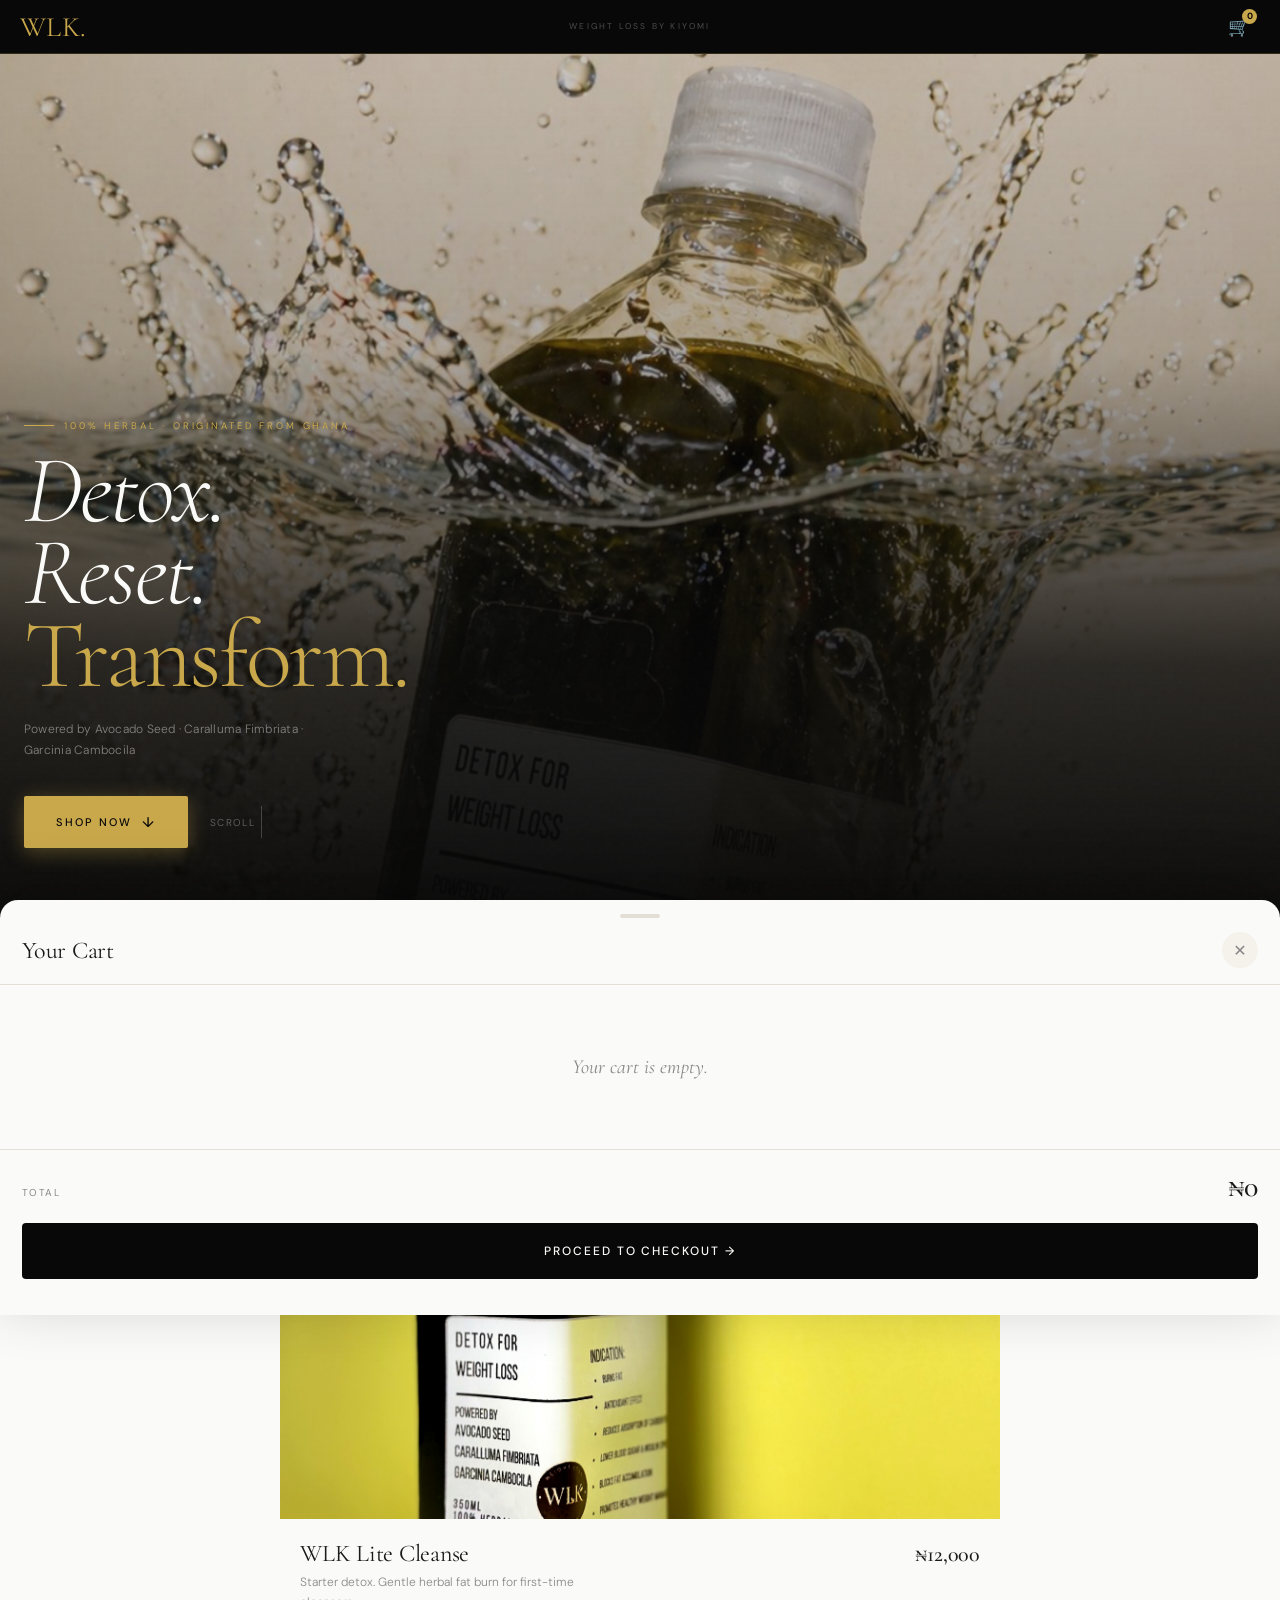
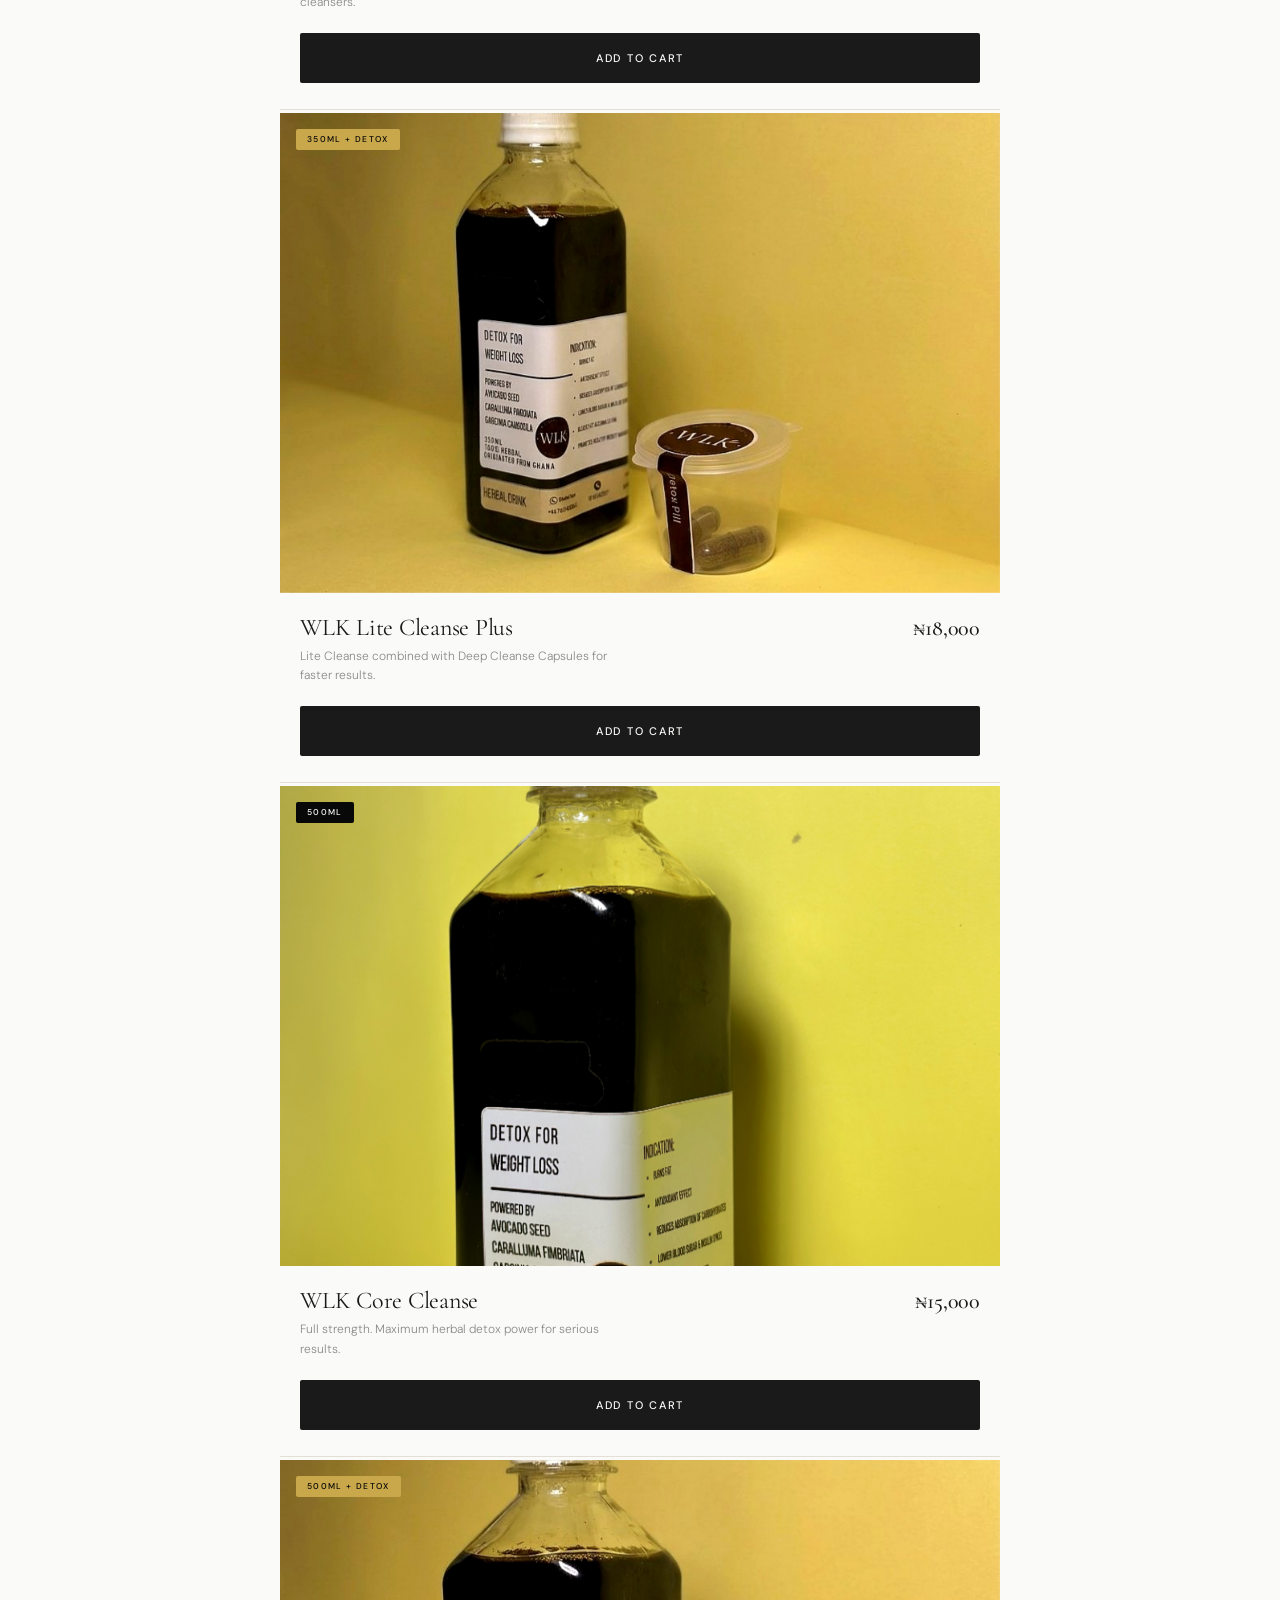
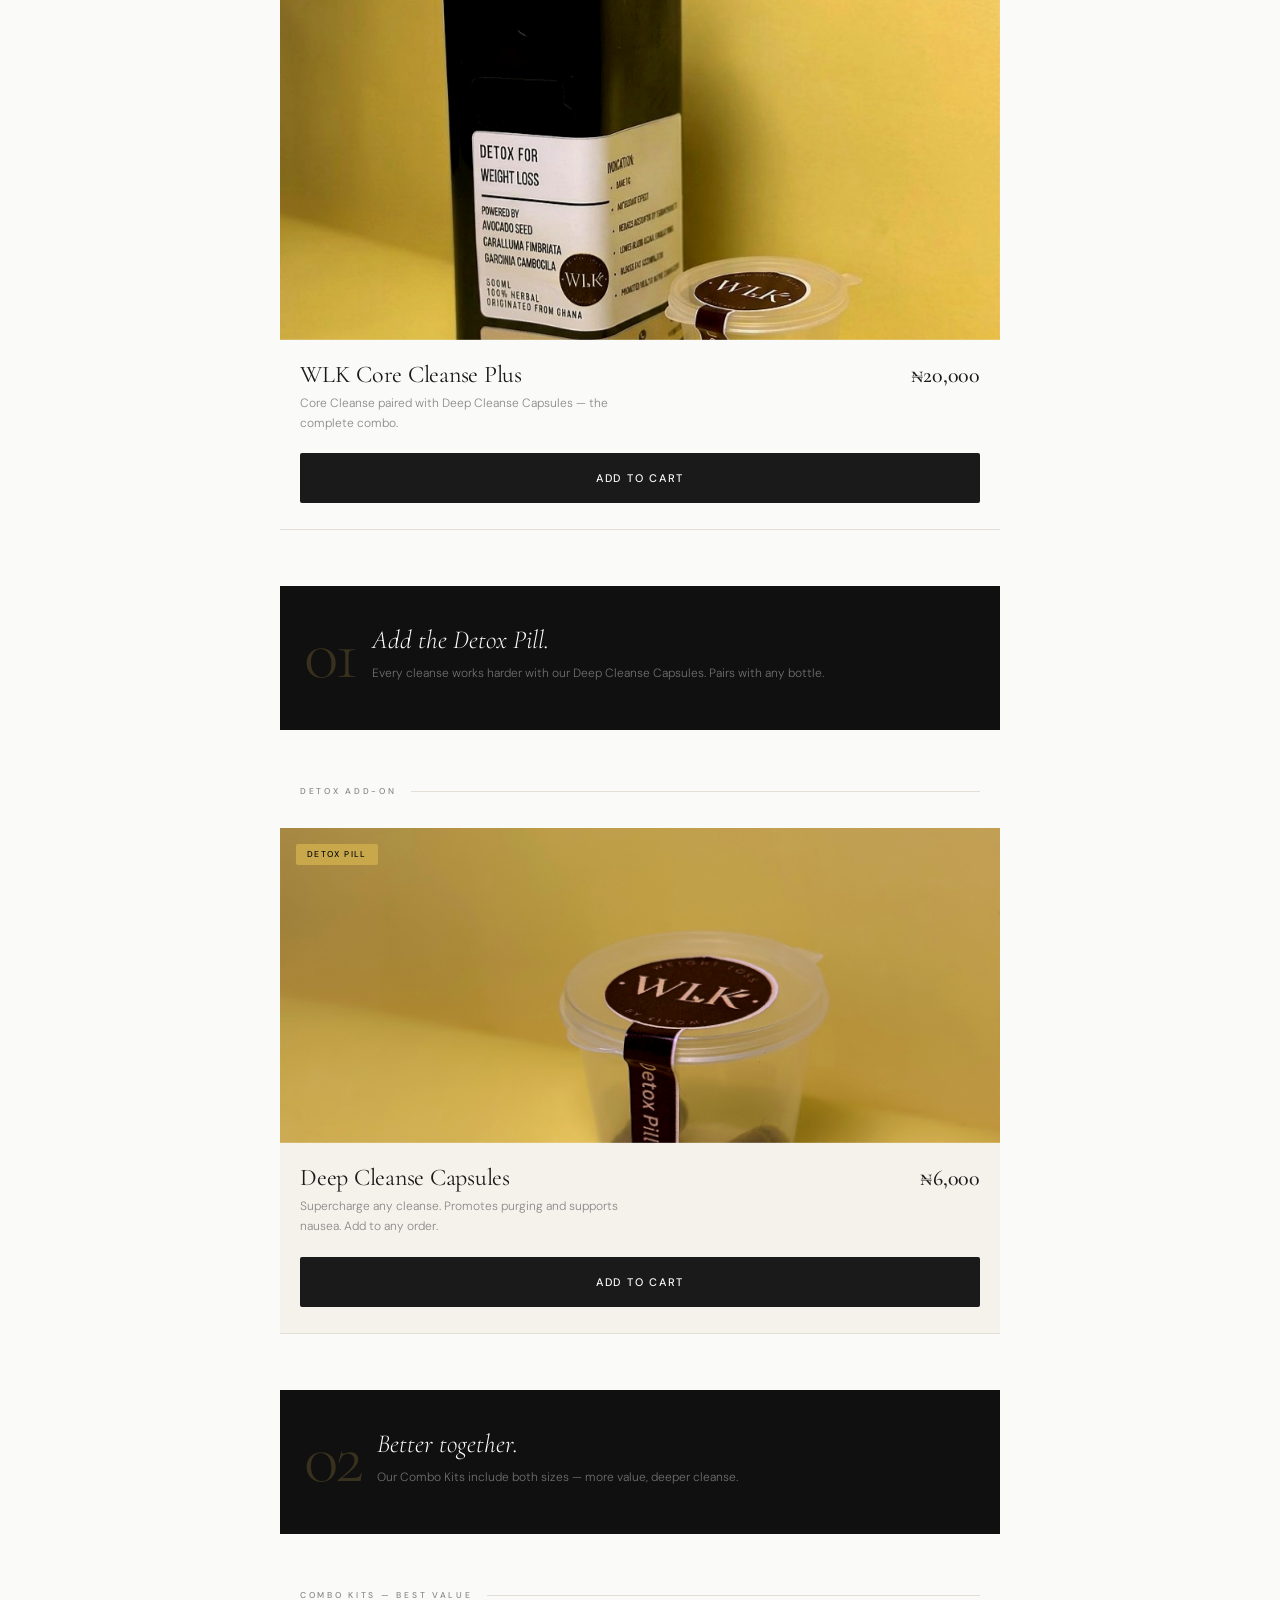
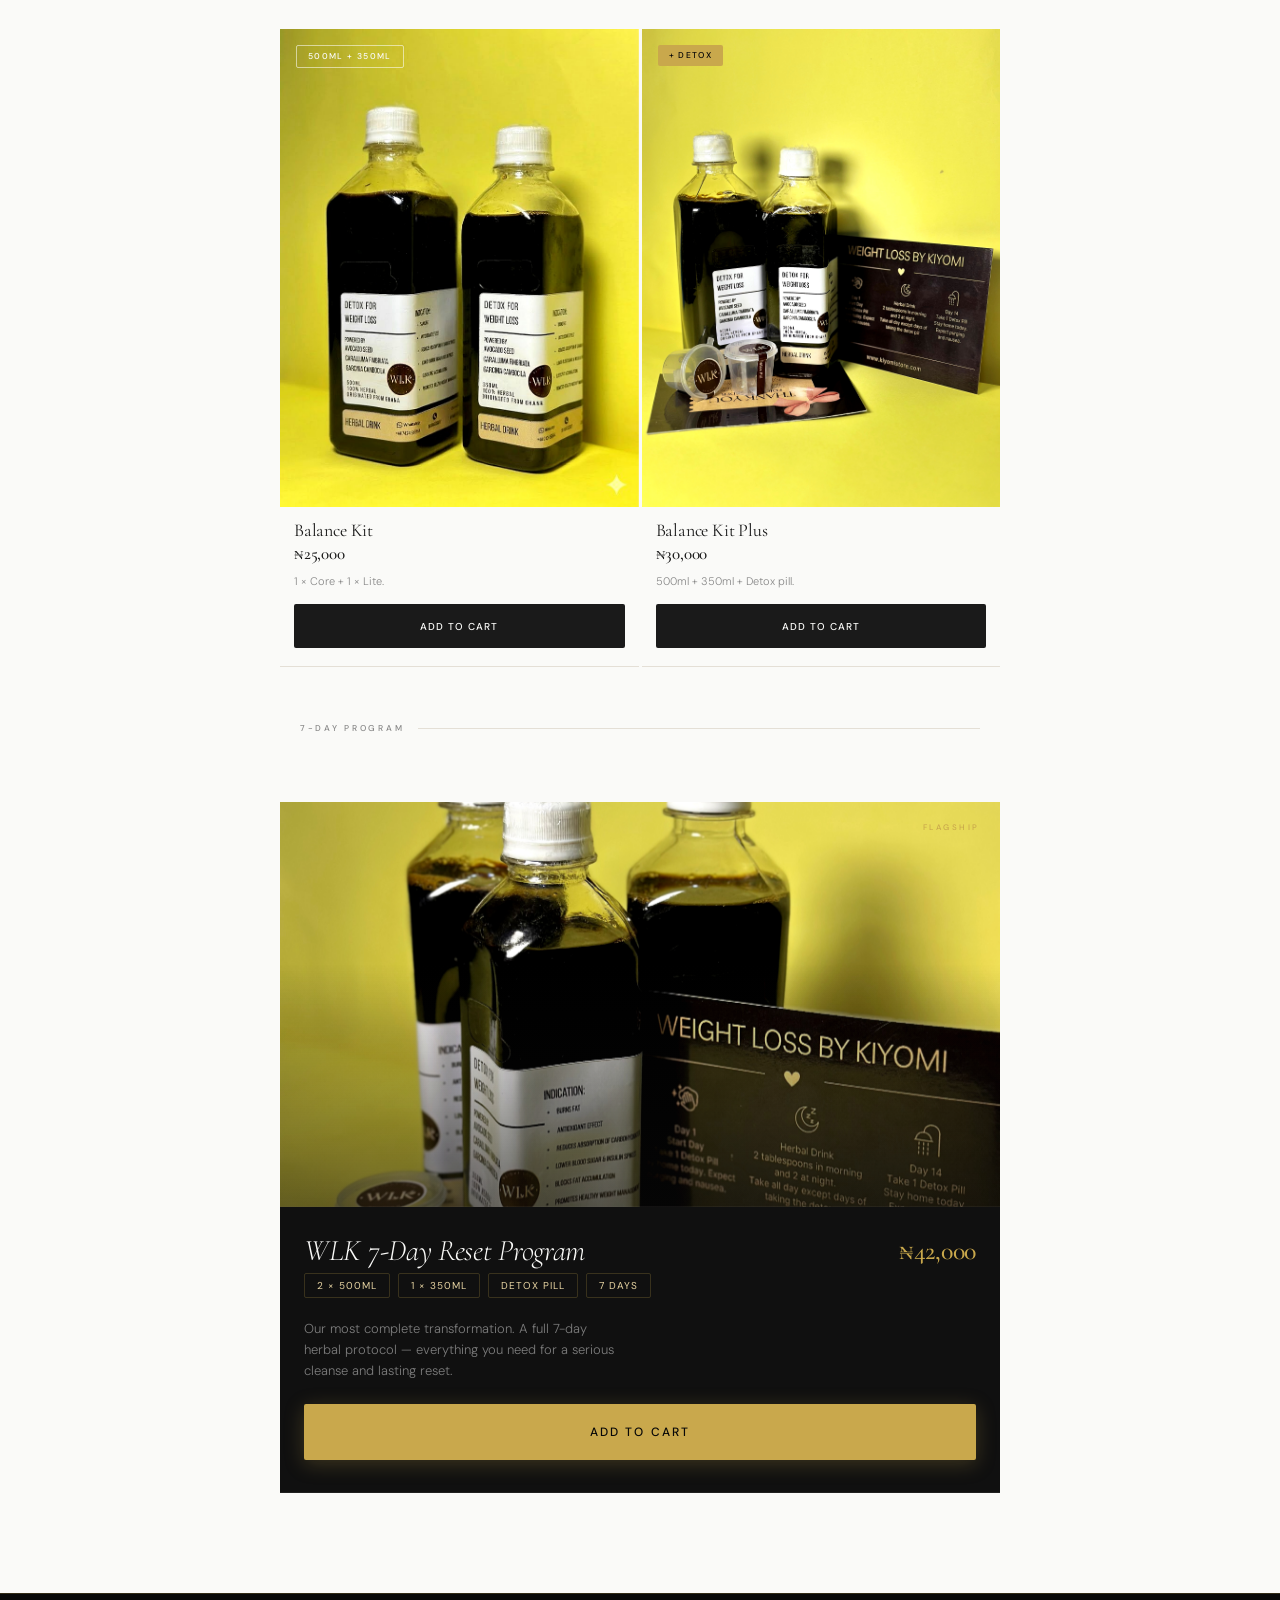
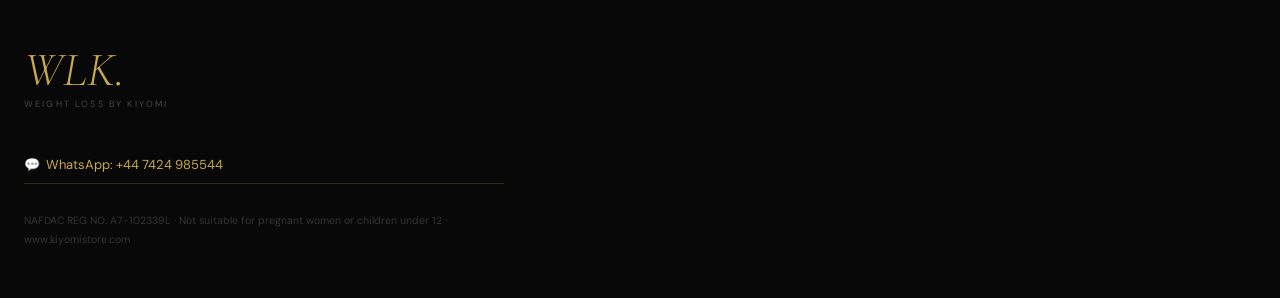
==== commit 0b097472: "Add files via upload" ====
--- a/index.html
+++ b/index.html
@@ -2,301 +2,360 @@
 <html lang="en">
 <head>
   <meta charset="UTF-8">
-  <meta name="viewport" content="width=device-width, initial-scale=1.0">
+  <meta name="viewport" content="width=device-width, initial-scale=1.0, viewport-fit=cover">
+  <meta name="theme-color" content="#080808">
   <title>WLK — Weight Loss by Kiyomi</title>
   <link rel="stylesheet" href="css/style.css">
   <link rel="preconnect" href="https://fonts.googleapis.com">
   <link rel="preconnect" href="https://fonts.gstatic.com" crossorigin>
-  <link href="https://fonts.googleapis.com/css2?family=Cormorant+Garamond:ital,wght@0,300;0,400;0,500;0,600;1,300;1,400&family=DM+Sans:wght@300;400;500&display=swap" rel="stylesheet">
+  <link href="https://fonts.googleapis.com/css2?family=Cormorant+Garamond:ital,wght@0,300;0,400;0,500;1,300;1,400;1,500&family=DM+Sans:opsz,wght@9..40,300;9..40,400;9..40,500&display=swap" rel="stylesheet">
 </head>
 <body>
 
-  <!-- CART BAR -->
-  <div class="cart-bar" id="cartBar">
-    <span class="cart-bar__label">Your Order</span>
-    <div class="cart-bar__right">
-      <span class="cart-bar__count" id="cartCount">0 items</span>
-      <button class="cart-bar__btn" onclick="openCart()">View Cart →</button>
-    </div>
-  </div>
-
-  <!-- HEADER -->
+  <!-- ── HEADER ── -->
   <header class="header">
     <div class="header__logo">WLK.</div>
     <div class="header__sub">Weight Loss by Kiyomi</div>
-    <button class="header__cart" onclick="openCart()">
-      <span class="cart-icon">🛒</span>
+    <button class="header__cart" onclick="openCart()" aria-label="Open cart">
+      <span aria-hidden="true">🛒</span>
       <span class="cart-badge" id="headerCartBadge">0</span>
     </button>
   </header>
 
-  <!-- HERO -->
-  <section class="hero">
+  <!-- ── HERO — EDITORIAL ENTRY ── -->
+  <section class="hero" id="hero">
     <div class="hero__img-wrap">
-      <img src="images/product-drink-splash.png" alt="WLK Detox Herbal Drink" class="hero__img">
+      <img
+        src="images/product-drink-splash.png"
+        alt="WLK Detox Herbal Drink"
+        class="hero__img"
+        fetchpriority="high"
+      >
       <div class="hero__overlay"></div>
     </div>
     <div class="hero__content">
       <p class="hero__eyebrow">100% Herbal · Originated from Ghana</p>
-      <h1 class="hero__title">Detox.<br>Reset.<br>Transform.</h1>
-      <p class="hero__sub">Powered by Avocado Seed, Caralluma Fimbriata &amp; Garcinia Cambocila</p>
-      <a href="#products" class="hero__cta">Shop Now →</a>
+      <h1 class="hero__title">
+        Detox.<br>
+        Reset.<br>
+        <em>Transform.</em>
+      </h1>
+      <p class="hero__sub">Powered by Avocado Seed · Caralluma Fimbriata · Garcinia Cambocila</p>
+      <div class="hero__actions">
+        <a href="#products" class="hero__cta">Shop Now</a>
+        <span class="hero__scroll-hint">Scroll</span>
+      </div>
     </div>
   </section>
 
-  <!-- PITCH -->
-  <section class="pitch">
-    <div class="pitch__item">
-      <span class="pitch__icon">🌿</span>
-      <span>100% Natural</span>
-    </div>
-    <div class="pitch__item">
-      <span class="pitch__icon">🔥</span>
-      <span>Burns Fat</span>
-    </div>
-    <div class="pitch__item">
-      <span class="pitch__icon">📦</span>
-      <span>Lagos Delivery</span>
-    </div>
-  </section>
-
-  <!-- PRODUCTS -->
-  <section class="products" id="products">
-
-    <!-- SINGLES -->
-    <div class="section-label reveal">
-      <span class="section-label__text">Singles</span>
-      <span class="section-label__line"></span>
-    </div>
-
-    <div class="product-block reveal reveal-delay-1">
-      <div class="product-block__img-wrap">
-        <img src="images/product-lite-1.jpg" alt="WLK Lite Cleanse" class="product-block__img">
-        <span class="product-block__badge">350ml</span>
-      </div>
-      <div class="product-block__body">
-        <h3 class="product-block__name">WLK Lite Cleanse</h3>
-        <p class="product-block__desc">Starter detox. Herbal drink for gentle fat burn.</p>
-        <div class="product-block__bottom">
-          <span class="product-block__price">₦12,000</span>
+  <!-- ── TRUST BAR ── -->
+  <div class="trust-bar" role="list" aria-label="Product certifications">
+    <div class="trust-bar__item" role="listitem"><span class="trust-bar__icon" aria-hidden="true">🌿</span>100% Natural</div>
+    <div class="trust-bar__item" role="listitem"><span class="trust-bar__icon" aria-hidden="true">🔥</span>Burns Fat</div>
+    <div class="trust-bar__item" role="listitem"><span class="trust-bar__icon" aria-hidden="true">📦</span>Lagos Delivery</div>
+    <div class="trust-bar__item" role="listitem"><span class="trust-bar__icon" aria-hidden="true">✓</span>NAFDAC Reg.</div>
+    <div class="trust-bar__item" role="listitem"><span class="trust-bar__icon" aria-hidden="true">🌱</span>No Additives</div>
+  </div>
+
+  <!-- ════════════════════════════════════════
+       PRODUCTS
+  ════════════════════════════════════════ -->
+  <section class="products" id="products" aria-label="Shop">
+
+    <!-- ════ SINGLES ════ -->
+    <div class="product-group">
+      <div class="product-group__header reveal">
+        <p class="section-label">Singles</p>
+      </div>
+
+      <!-- 1 · Lite Cleanse 350ml -->
+      <article class="product-block reveal" aria-label="WLK Lite Cleanse">
+        <div class="product-block__img-wrap">
+          <img src="images/product-lite-1.jpg" alt="WLK Lite Cleanse 350ml bottle" class="product-block__img" loading="lazy">
+          <span class="product-block__badge">350ml</span>
+        </div>
+        <div class="product-block__body">
+          <div class="product-block__row">
+            <h2 class="product-block__name">WLK Lite Cleanse</h2>
+            <span class="product-block__price">₦12,000</span>
+          </div>
+          <p class="product-block__desc">Starter detox. Gentle herbal fat burn for first-time cleansers.</p>
           <button class="btn-add" onclick="addToCart('lite','WLK Lite Cleanse (350ml)',12000,'images/product-lite-1.jpg')">Add to Cart</button>
         </div>
-      </div>
-    </div>
-
-    <div class="product-block reveal reveal-delay-2">
-      <div class="product-block__img-wrap">
-        <img src="images/product-lite-plus-1.jpg" alt="WLK Lite Cleanse Plus" class="product-block__img">
-        <span class="product-block__badge">350ml + Detox</span>
-      </div>
-      <div class="product-block__body">
-        <h3 class="product-block__name">WLK Lite Cleanse Plus</h3>
-        <p class="product-block__desc">Lite Cleanse + Deep Cleanse Capsules included.</p>
-        <div class="product-block__bottom">
-          <span class="product-block__price">₦18,000</span>
+      </article>
+
+      <!-- 2 · Lite Cleanse Plus 350ml + detox -->
+      <article class="product-block reveal reveal-d1" aria-label="WLK Lite Cleanse Plus">
+        <div class="product-block__img-wrap">
+          <img src="images/product-lite-plus-1.jpg" alt="WLK Lite Cleanse Plus — 350ml bottle with detox pill" class="product-block__img" loading="lazy">
+          <span class="product-block__badge product-block__badge--gold">350ml + Detox</span>
+        </div>
+        <div class="product-block__body">
+          <div class="product-block__row">
+            <h2 class="product-block__name">WLK Lite Cleanse Plus</h2>
+            <span class="product-block__price">₦18,000</span>
+          </div>
+          <p class="product-block__desc">Lite Cleanse combined with Deep Cleanse Capsules for faster results.</p>
           <button class="btn-add" onclick="addToCart('lite-plus','WLK Lite Cleanse Plus',18000,'images/product-lite-plus-1.jpg')">Add to Cart</button>
         </div>
-      </div>
-    </div>
-
-    <div class="product-block reveal reveal-delay-1">
-      <div class="product-block__img-wrap">
-        <img src="images/product-core-1.jpg" alt="WLK Core Cleanse" class="product-block__img">
-        <span class="product-block__badge">500ml</span>
-      </div>
-      <div class="product-block__body">
-        <h3 class="product-block__name">WLK Core Cleanse</h3>
-        <p class="product-block__desc">Full strength. Maximum herbal detox power.</p>
-        <div class="product-block__bottom">
-          <span class="product-block__price">₦15,000</span>
+      </article>
+
+      <!-- 3 · Core Cleanse 500ml -->
+      <article class="product-block reveal" aria-label="WLK Core Cleanse">
+        <div class="product-block__img-wrap">
+          <img src="images/product-core-1.jpg" alt="WLK Core Cleanse 500ml bottle" class="product-block__img" loading="lazy">
+          <span class="product-block__badge">500ml</span>
+        </div>
+        <div class="product-block__body">
+          <div class="product-block__row">
+            <h2 class="product-block__name">WLK Core Cleanse</h2>
+            <span class="product-block__price">₦15,000</span>
+          </div>
+          <p class="product-block__desc">Full strength. Maximum herbal detox power for serious results.</p>
           <button class="btn-add" onclick="addToCart('core','WLK Core Cleanse (500ml)',15000,'images/product-core-1.jpg')">Add to Cart</button>
         </div>
-      </div>
-    </div>
-
-    <div class="product-block reveal reveal-delay-2">
-      <div class="product-block__img-wrap">
-        <img src="images/product-core-plus-1.jpg" alt="WLK Core Cleanse Plus" class="product-block__img">
-        <span class="product-block__badge">500ml + Detox</span>
-      </div>
-      <div class="product-block__body">
-        <h3 class="product-block__name">WLK Core Cleanse Plus</h3>
-        <p class="product-block__desc">Core Cleanse + Deep Cleanse Capsules combo.</p>
-        <div class="product-block__bottom">
-          <span class="product-block__price">₦20,000</span>
+      </article>
+
+      <!-- 4 · Core Cleanse Plus 500ml + detox -->
+      <article class="product-block reveal reveal-d1" aria-label="WLK Core Cleanse Plus">
+        <div class="product-block__img-wrap">
+          <img src="images/product-core-plus-1.jpg" alt="WLK Core Cleanse Plus — 500ml bottle with detox pill" class="product-block__img" loading="lazy">
+          <span class="product-block__badge product-block__badge--gold">500ml + Detox</span>
+        </div>
+        <div class="product-block__body">
+          <div class="product-block__row">
+            <h2 class="product-block__name">WLK Core Cleanse Plus</h2>
+            <span class="product-block__price">₦20,000</span>
+          </div>
+          <p class="product-block__desc">Core Cleanse paired with Deep Cleanse Capsules — the complete combo.</p>
           <button class="btn-add" onclick="addToCart('core-plus','WLK Core Cleanse Plus',20000,'images/product-core-plus-1.jpg')">Add to Cart</button>
         </div>
-      </div>
-    </div>
-
-    <!-- ADD-ON -->
-    <div class="section-label reveal">
-      <span class="section-label__text">Add-On</span>
-      <span class="section-label__line"></span>
-    </div>
-
-    <div class="product-block product-block--addon reveal">
-      <div class="product-block__img-wrap">
-        <img src="images/product-capsule-1.jpg" alt="Deep Cleanse Capsules" class="product-block__img">
-        <span class="product-block__badge product-block__badge--gold">Add-On</span>
-      </div>
-      <div class="product-block__body">
-        <h3 class="product-block__name">WLK Deep Cleanse Capsules</h3>
-        <p class="product-block__desc">Supercharge any cleanse. Purging + nausea support.</p>
-        <div class="product-block__bottom">
-          <span class="product-block__price">₦6,000</span>
-          <button class="btn-add" onclick="addToCart('capsules','WLK Deep Cleanse Capsules',6000,'images/product-capsule-1.jpg')">Add</button>
-        </div>
-      </div>
-    </div>
-
-    <!-- BUNDLES -->
-    <div class="bundles-section">
-      <div class="section-label reveal">
-        <span class="section-label__text">Bundles — Best Value</span>
-        <span class="section-label__line"></span>
-      </div>
-
-      <div class="product-block product-block--bundle reveal reveal-delay-1">
-        <div class="product-block__img-wrap">
-          <img src="images/product-bundle-1.jpg" alt="WLK Balance Kit" class="product-block__img">
-          <span class="product-block__badge">500ml + 350ml</span>
-        </div>
-        <div class="product-block__body">
-          <h3 class="product-block__name">WLK Balance Kit</h3>
-          <p class="product-block__desc">1×Core Cleanse (500ml) + 1×Lite Cleanse (350ml).</p>
-          <div class="product-block__bottom">
-            <span class="product-block__price">₦25,000</span>
+      </article>
+
+    </div><!-- /singles -->
+
+    <!-- ── EDITORIAL INTERLUDE ── -->
+    <div class="interlude reveal" aria-hidden="true">
+      <div class="interlude__num">01</div>
+      <div class="interlude__text">
+        <p class="interlude__title">Add the Detox Pill.</p>
+        <p class="interlude__body">Every cleanse works harder with our Deep Cleanse Capsules. Pairs with any bottle.</p>
+      </div>
+    </div>
+
+    <!-- ════ DETOX ADD-ON ════ -->
+    <div class="product-group">
+      <div class="product-group__header reveal">
+        <p class="section-label">Detox Add-On</p>
+      </div>
+
+      <article class="product-block product-block--addon reveal" aria-label="WLK Deep Cleanse Capsules">
+        <div class="product-block__img-wrap">
+          <img src="images/product-capsule-1.jpg" alt="WLK Deep Cleanse detox pill cup" class="product-block__img" loading="lazy">
+          <span class="product-block__badge product-block__badge--gold">Detox Pill</span>
+        </div>
+        <div class="product-block__body">
+          <div class="product-block__row">
+            <h2 class="product-block__name">Deep Cleanse Capsules</h2>
+            <span class="product-block__price">₦6,000</span>
+          </div>
+          <p class="product-block__desc">Supercharge any cleanse. Promotes purging and supports nausea. Add to any order.</p>
+          <button class="btn-add" onclick="addToCart('capsules','WLK Deep Cleanse Capsules',6000,'images/product-capsule-1.jpg')">Add to Cart</button>
+        </div>
+      </article>
+    </div>
+
+    <!-- ── EDITORIAL INTERLUDE ── -->
+    <div class="interlude reveal" aria-hidden="true">
+      <div class="interlude__num">02</div>
+      <div class="interlude__text">
+        <p class="interlude__title">Better together.</p>
+        <p class="interlude__body">Our Combo Kits include both sizes — more value, deeper cleanse.</p>
+      </div>
+    </div>
+
+    <!-- ════ COMBO KITS ════ -->
+    <div class="product-group">
+      <div class="product-group__header reveal">
+        <p class="section-label">Combo Kits — Best Value</p>
+      </div>
+
+      <div class="products-grid-2">
+
+        <!-- 5 · Balance Kit -->
+        <article class="product-block reveal" aria-label="WLK Balance Kit">
+          <div class="product-block__img-wrap">
+            <img src="images/product-bundle-1.jpg" alt="WLK Balance Kit — 500ml and 350ml bottles" class="product-block__img" loading="lazy">
+            <span class="product-block__badge product-block__badge--outline">500ml + 350ml</span>
+          </div>
+          <div class="product-block__body">
+            <div class="product-block__row">
+              <h2 class="product-block__name">Balance Kit</h2>
+              <span class="product-block__price">₦25,000</span>
+            </div>
+            <p class="product-block__desc">1 × Core + 1 × Lite.</p>
             <button class="btn-add" onclick="addToCart('balance','WLK Balance Kit',25000,'images/product-bundle-1.jpg')">Add to Cart</button>
           </div>
-        </div>
-      </div>
-
-      <div class="product-block product-block--bundle reveal reveal-delay-2">
-        <div class="product-block__img-wrap">
-          <img src="images/product-bundle-2.jpg" alt="WLK Balance Kit Plus" class="product-block__img">
-          <span class="product-block__badge">With Detox</span>
-        </div>
-        <div class="product-block__body">
-          <h3 class="product-block__name">WLK Balance Kit Plus</h3>
-          <p class="product-block__desc">Full bundle with Detox Capsules included.</p>
-          <div class="product-block__bottom">
-            <span class="product-block__price">₦30,000</span>
+        </article>
+
+        <!-- 6 · Balance Kit Plus -->
+        <article class="product-block reveal reveal-d2" aria-label="WLK Balance Kit Plus">
+          <div class="product-block__img-wrap">
+            <img src="images/product-bundle-2.jpg" alt="WLK Balance Kit Plus — bottles with detox" class="product-block__img" loading="lazy">
+            <span class="product-block__badge product-block__badge--gold">+ Detox</span>
+          </div>
+          <div class="product-block__body">
+            <div class="product-block__row">
+              <h2 class="product-block__name">Balance Kit Plus</h2>
+              <span class="product-block__price">₦30,000</span>
+            </div>
+            <p class="product-block__desc">500ml + 350ml + Detox pill.</p>
             <button class="btn-add" onclick="addToCart('balance-plus','WLK Balance Kit Plus',30000,'images/product-bundle-2.jpg')">Add to Cart</button>
           </div>
-        </div>
-      </div>
-    </div>
-
-  </section>
-
-  <!-- FLAGSHIP -->
-  <section class="flagship-section">
-    <div class="section-label reveal" style="padding-left:20px;padding-top:48px;">
-      <span class="section-label__text" style="color:rgba(255,255,255,0.3)">Flagship Program</span>
-      <span class="section-label__line" style="background:rgba(255,255,255,0.08)"></span>
-    </div>
-
-    <div class="product-block product-block--flagship product-block--tall reveal">
-      <div class="product-block__img-wrap">
-        <img src="images/product-flagship-1.jpg" alt="WLK 7-Day Reset" class="product-block__img">
-      </div>
-      <div class="product-block__body">
-        <div class="flagship-label">
-          <div class="flagship-label__dot"></div>
-          <span class="flagship-label__text">The Full Reset</span>
-        </div>
-        <h3 class="product-block__name">WLK 7-Day Reset Program</h3>
-        <p class="product-block__desc">Our most complete transformation. Full 7-day herbal protocol. Everything you need for a serious cleanse.</p>
-        <div class="product-block__bottom">
-          <span class="product-block__price">₦42,000</span>
-          <button class="btn-add btn-add--flagship" onclick="addToCart('reset','WLK 7-Day Reset Program',42000,'images/product-flagship-1.jpg')">Get Reset →</button>
-        </div>
-      </div>
-    </div>
-  </section>
-
-  <!-- FOOTER -->
-  <footer class="footer">
-    <div class="footer__logo">WLK.</div>
-    <p class="footer__sub">Weight Loss by Kiyomi</p>
-    <p class="footer__legal">NAFDAC REG NO: A7-102339L · Not suitable for pregnant women or children under 12.</p>
-    <p class="footer__contact">
-      <a href="https://wa.me/447424985544" target="_blank">WhatsApp: +44 7424 985544</a>
-      · www.kiyomistore.com
-    </p>
+        </article>
+
+      </div><!-- /grid-2 -->
+    </div>
+
+    <!-- ════ FLAGSHIP — DOMINANT ════ -->
+    <div class="product-group">
+      <div class="product-group__header reveal">
+        <p class="section-label">7-Day Program</p>
+      </div>
+
+      <article class="product-block product-block--flagship reveal" aria-label="WLK 7-Day Reset Program" data-id="reset" data-name="WLK 7-Day Reset Program" data-price="42000" data-img="images/product-flagship-1.jpg">
+        <span class="flagship-label" aria-hidden="true">Flagship</span>
+        <div class="product-block__img-wrap">
+          <img src="images/product-flagship-1.jpg" alt="WLK 7-Day Reset Program — complete kit" class="product-block__img" loading="lazy">
+        </div>
+        <div class="product-block__body">
+          <div class="product-block__row">
+            <h2 class="product-block__name">WLK 7-Day Reset Program</h2>
+            <span class="product-block__price">₦42,000</span>
+          </div>
+          <div class="flagship-includes" aria-label="Includes">
+            <span class="flagship-tag">2 × 500ml</span>
+            <span class="flagship-tag">1 × 350ml</span>
+            <span class="flagship-tag">Detox Pill</span>
+            <span class="flagship-tag">7 Days</span>
+          </div>
+          <p class="product-block__desc">Our most complete transformation. A full 7-day herbal protocol — everything you need for a serious cleanse and lasting reset.</p>
+          <button class="btn-add" onclick="addToCart('reset','WLK 7-Day Reset Program',42000,'images/product-flagship-1.jpg')">Add to Cart</button>
+        </div>
+      </article>
+
+    </div><!-- /flagship -->
+
+  </section><!-- /products -->
+
+  <!-- ── FOOTER ── -->
+  <footer class="footer" aria-label="Site footer">
+    <div class="footer__inner">
+      <div class="footer__logo">WLK.</div>
+      <p class="footer__tagline">Weight Loss by Kiyomi</p>
+      <div class="footer__contact">
+        <a href="https://wa.me/447424985544" target="_blank" rel="noopener" aria-label="WhatsApp us">
+          💬 &nbsp;WhatsApp: +44 7424 985544
+        </a>
+      </div>
+      <p class="footer__legal">
+        NAFDAC REG NO: A7-102339L · Not suitable for pregnant women or children under 12 · www.kiyomistore.com
+      </p>
+    </div>
   </footer>
 
-  <!-- CART DRAWER -->
-  <div class="cart-overlay" id="cartOverlay" onclick="closeCart()"></div>
-  <div class="cart-drawer" id="cartDrawer">
+  <!-- ── FLOATING CTA ── -->
+  <div class="floating-cta" id="floatingCta" role="complementary" aria-label="Cart shortcut">
+    <button class="floating-cta__btn" onclick="openCart()" aria-label="Open cart">
+      <span class="floating-cta__icon" aria-hidden="true">🛒</span>
+      View Cart
+      <span class="floating-cta__badge" id="floatingBadge" aria-live="polite">0</span>
+    </button>
+  </div>
+
+  <!-- ── CART OVERLAY + DRAWER ── -->
+  <div class="cart-overlay" id="cartOverlay" onclick="closeCart()" aria-hidden="true"></div>
+  <div class="cart-drawer" id="cartDrawer" role="dialog" aria-modal="true" aria-label="Shopping cart">
+    <div class="cart-drawer__handle" aria-hidden="true"></div>
     <div class="cart-drawer__header">
       <h3>Your Cart</h3>
-      <button class="cart-drawer__close" onclick="closeCart()">✕</button>
+      <button class="cart-drawer__close" onclick="closeCart()" aria-label="Close cart">✕</button>
     </div>
     <div class="cart-drawer__items" id="cartItems">
       <p class="cart-drawer__empty">Your cart is empty.</p>
     </div>
     <div class="cart-drawer__footer">
       <div class="cart-drawer__total">
-        <span>Total</span>
+        <span class="cart-drawer__total-label">Total</span>
         <span id="cartTotal">₦0</span>
       </div>
       <button class="cart-drawer__checkout" onclick="goToCheckout()">Proceed to Checkout →</button>
     </div>
   </div>
 
-  <!-- FLOATING CTA -->
-  <div class="float-cta" id="floatCta">
-    <button class="float-cta__btn" onclick="openCart()">
-      View Cart
-      <span class="float-cta__badge" id="floatCtaBadge">0</span>
-    </button>
-  </div>
-
-  <!-- TOAST -->
-  <div class="toast" id="toast"></div>
+  <!-- ── TOAST ── -->
+  <div class="toast" id="toast" role="status" aria-live="polite"></div>
 
   <script src="js/cart.js"></script>
   <script src="js/app.js"></script>
   <script>
-    // Scroll reveal
-    const revealObserver = new IntersectionObserver((entries) => {
+    /* ── Hero animate-in ── */
+    const heroEl = document.getElementById('hero');
+    const heroImg = heroEl.querySelector('.hero__img');
+    if (heroImg.complete) {
+      heroEl.classList.add('loaded');
+    } else {
+      heroImg.addEventListener('load', () => heroEl.classList.add('loaded'));
+    }
+    // Fallback
+    setTimeout(() => heroEl.classList.add('loaded'), 200);
+
+    /* ── Scroll reveal ── */
+    const revealEls = document.querySelectorAll('.reveal');
+    const revealObs = new IntersectionObserver((entries) => {
       entries.forEach(entry => {
         if (entry.isIntersecting) {
-          entry.target.classList.add('visible');
+          entry.target.classList.add('in-view');
+          revealObs.unobserve(entry.target);
         }
       });
-    }, { threshold: 0.12, rootMargin: '0px 0px -40px 0px' });
-
-    document.querySelectorAll('.reveal').forEach(el => revealObserver.observe(el));
-
-    // Floating CTA
-    const floatCta = document.getElementById('floatCta');
-    const floatBadge = document.getElementById('floatCtaBadge');
-
-    function updateFloatCta() {
-      const count = WLKCart.getCount();
-      if (count > 0) {
-        floatCta.classList.add('visible');
-        floatBadge.textContent = count;
-      } else {
-        floatCta.classList.remove('visible');
-      }
+    }, { threshold: 0.08, rootMargin: '0px 0px -32px 0px' });
+    revealEls.forEach(el => revealObs.observe(el));
+
+    /* ── Floating CTA visibility ── */
+    const floatingCta  = document.getElementById('floatingCta');
+    const floatObs = new IntersectionObserver((entries) => {
+      floatingCta.classList.toggle('visible', !entries[0].isIntersecting);
+    }, { threshold: 0.15 });
+    floatObs.observe(heroEl);
+
+    /* ── Badge sync ── */
+    const floatingBadge = document.getElementById('floatingBadge');
+    const headerBadge   = document.getElementById('headerCartBadge');
+
+    function syncBadges() {
+      const count = WLKCart ? WLKCart.getCount() : 0;
+      floatingBadge.textContent = count;
+      headerBadge.textContent   = count;
+
+      // Bump animation
+      [floatingBadge, headerBadge].forEach(b => {
+        b.classList.remove('pop', 'bump');
+        void b.offsetWidth; // reflow
+        b.classList.add(b === floatingBadge ? 'pop' : 'bump');
+        setTimeout(() => b.classList.remove('pop', 'bump'), 300);
+      });
     }
 
-    // Patch cart updateUI to also update float CTA
-    const origUpdate = WLKCart.updateUI.bind(WLKCart);
-    document.addEventListener('DOMContentLoaded', () => {
-      const origSaveCart = WLKCart;
-      updateFloatCta();
-    });
-
-    // Override to also sync float CTA on cart changes
-    const _origAddItem = WLKCart.addItem;
-    document.addEventListener('DOMContentLoaded', updateFloatCta);
-    // Poll for cart changes (lightweight)
-    setInterval(updateFloatCta, 300);
+    /* Intercept addToCart to sync badges */
+    const _origAddToCart = window.addToCart;
+    window.addToCart = function(id, name, price, img) {
+      _origAddToCart(id, name, price, img);
+      setTimeout(syncBadges, 80);
+    };
+
+    /* Initial sync */
+    document.addEventListener('DOMContentLoaded', syncBadges);
   </script>
 </body>
 </html>
--- a/css/style.css
+++ b/css/style.css
@@ -1,311 +1,947 @@
-/* ===========================
+/* ============================================================
    WLK — Weight Loss by Kiyomi
-   Sprint 2 · Editorial Premium
-   =========================== */
-
+   Sprint 2 · Editorial Premium · Mobile-First
+   ============================================================ */
+
+@import url('https://fonts.googleapis.com/css2?family=Cormorant+Garamond:ital,wght@0,300;0,400;0,500;1,300;1,400;1,500&family=DM+Sans:opsz,wght@9..40,300;9..40,400;9..40,500&display=swap');
+
+/* ── TOKENS ── */
 :root {
-  --black: #080807;
-  --off-white: #f7f5f0;
-  --cream: #f0ece3;
-  --gold: #b8973e;
-  --gold-light: #d4b870;
-  --gold-pale: #f0e6c8;
-  --white: #ffffff;
-  --text: #111110;
-  --text-muted: #888;
-  --text-light: #bbb;
-  --border: rgba(0,0,0,0.08);
-  --font-display: 'Cormorant Garamond', serif;
-  --font-body: 'DM Sans', sans-serif;
-  --radius: 2px;
-  --shadow: 0 2px 20px rgba(0,0,0,0.07);
-  --shadow-lg: 0 12px 48px rgba(0,0,0,0.14);
-  --transition: 0.35s cubic-bezier(0.25, 0.46, 0.45, 0.94);
-  --transition-fast: 0.18s cubic-bezier(0.25, 0.46, 0.45, 0.94);
-}
-
+  --black:        #080808;
+  --off-black:    #101010;
+  --ink:          #1a1a1a;
+  --white:        #fafaf8;
+  --cream:        #f5f2ec;
+  --cream-mid:    #ede9df;
+  --gold:         #c9a84c;
+  --gold-light:   #e8d5a3;
+  --gold-dim:     rgba(201,168,76,0.14);
+  --gold-border:  rgba(201,168,76,0.22);
+  --muted:        #888;
+  --border:       #e4dfd6;
+  --font-display: 'Cormorant Garamond', Georgia, serif;
+  --font-body:    'DM Sans', system-ui, sans-serif;
+  --ease:         cubic-bezier(0.16, 1, 0.3, 1);
+  --ease-in:      cubic-bezier(0.4, 0, 1, 1);
+}
+
+/* ── RESET ── */
 *, *::before, *::after { box-sizing: border-box; margin: 0; padding: 0; }
-html { scroll-behavior: smooth; }
+html { scroll-behavior: smooth; font-size: 16px; }
 body {
   font-family: var(--font-body);
-  background: var(--off-white);
-  color: var(--text);
-  font-size: 15px;
-  line-height: 1.5;
+  background: var(--white);
+  color: var(--ink);
   -webkit-font-smoothing: antialiased;
   overflow-x: hidden;
 }
 img { max-width: 100%; display: block; }
 a { color: inherit; text-decoration: none; }
-button { cursor: pointer; border: none; font-family: var(--font-body); }
-
-/* SCROLL REVEAL */
+button { cursor: pointer; border: none; font-family: var(--font-body); background: none; }
+
+/* ============================================================
+   SCROLL REVEAL
+   ============================================================ */
 .reveal {
   opacity: 0;
-  transform: translateY(28px);
-  transition: opacity 0.7s cubic-bezier(0.25,0.46,0.45,0.94), transform 0.7s cubic-bezier(0.25,0.46,0.45,0.94);
-}
-.reveal.visible { opacity: 1; transform: translateY(0); }
-.reveal-delay-1 { transition-delay: 0.1s; }
-.reveal-delay-2 { transition-delay: 0.2s; }
-.reveal-delay-3 { transition-delay: 0.32s; }
-.reveal-delay-4 { transition-delay: 0.44s; }
-
-/* FLOATING CTA */
-.float-cta { position: fixed; bottom: 24px; right: 20px; z-index: 200; display: none; }
-.float-cta.visible { display: block; }
-.float-cta__btn {
+  transform: translateY(32px);
+  transition: opacity 0.8s var(--ease), transform 0.8s var(--ease);
+}
+.reveal.in-view   { opacity: 1; transform: translateY(0); }
+.reveal-d1        { transition-delay: 0.08s; }
+.reveal-d2        { transition-delay: 0.18s; }
+.reveal-d3        { transition-delay: 0.28s; }
+.reveal-d4        { transition-delay: 0.40s; }
+
+/* ============================================================
+   HEADER
+   ============================================================ */
+.header {
+  position: sticky;
+  top: 0; z-index: 100;
+  height: 54px;
   background: var(--black);
-  color: var(--gold-light);
-  font-size: 12px;
-  font-weight: 500;
-  letter-spacing: 0.12em;
-  text-transform: uppercase;
-  padding: 14px 22px;
-  border-radius: 100px;
-  box-shadow: 0 4px 24px rgba(0,0,0,0.25);
-  transition: transform var(--transition-fast), box-shadow var(--transition-fast);
-  display: flex;
-  align-items: center;
-  gap: 8px;
-  white-space: nowrap;
-}
-.float-cta__btn:active { transform: scale(0.95); }
-.float-cta__badge {
-  background: var(--gold);
-  color: var(--black);
-  font-size: 10px;
-  font-weight: 700;
-  min-width: 18px;
-  height: 18px;
-  border-radius: 50%;
-  display: flex;
-  align-items: center;
-  justify-content: center;
-}
-
-/* CART BAR */
-.cart-bar {
-  position: fixed;
-  top: 0; left: 0; right: 0;
-  z-index: 150;
-  background: var(--gold);
-  color: var(--black);
   display: flex;
   align-items: center;
   justify-content: space-between;
-  padding: 10px 20px;
-  font-size: 13px;
-  transform: translateY(-100%);
-  transition: transform 0.4s cubic-bezier(0.25,0.46,0.45,0.94);
-}
-.cart-bar.visible { transform: translateY(0); }
-.cart-bar__label { font-family: var(--font-display); font-size: 15px; letter-spacing: 0.05em; font-weight: 500; }
-.cart-bar__right { display: flex; align-items: center; gap: 12px; }
-.cart-bar__count { font-size: 12px; opacity: 0.7; }
-.cart-bar__btn {
+  padding: 0 20px;
+  border-bottom: 1px solid var(--gold-border);
+  /* subtle shimmer on scroll */
+  backdrop-filter: blur(12px);
+  -webkit-backdrop-filter: blur(12px);
+}
+.header__logo {
+  font-family: var(--font-display);
+  font-size: 28px;
+  font-weight: 400;
+  color: var(--gold);
+  letter-spacing: 0.01em;
+  line-height: 1;
+}
+.header__sub {
+  position: absolute;
+  left: 50%; transform: translateX(-50%);
+  font-size: 8.5px;
+  letter-spacing: 0.26em;
+  text-transform: uppercase;
+  color: rgba(255,255,255,0.28);
+  white-space: nowrap;
+  pointer-events: none;
+}
+.header__cart {
+  position: relative;
+  color: var(--white);
+  width: 42px; height: 42px;
+  display: flex; align-items: center; justify-content: center;
+  border-radius: 50%;
+  font-size: 18px;
+  transition: background 0.2s;
+}
+.header__cart:active { background: rgba(255,255,255,0.08); }
+.cart-badge {
+  position: absolute;
+  top: 3px; right: 3px;
+  background: var(--gold);
+  color: var(--black);
+  font-size: 9px; font-weight: 700;
+  min-width: 15px; height: 15px;
+  border-radius: 50%;
+  display: flex; align-items: center; justify-content: center;
+  line-height: 1;
+  transition: transform 0.2s var(--ease);
+}
+.cart-badge.bump { transform: scale(1.4); }
+.cart-bar { display: none; }
+
+/* ============================================================
+   HERO — EDITORIAL ENTRY
+   ============================================================ */
+.hero {
+  position: relative;
+  height: calc(100svh - 54px);
+  min-height: 580px;
+  max-height: 960px;
+  display: flex;
+  flex-direction: column;
+  justify-content: flex-end;
+  overflow: hidden;
   background: var(--black);
+}
+.hero__img-wrap {
+  position: absolute; inset: 0; z-index: 0;
+}
+.hero__img {
+  width: 100%; height: 100%;
+  object-fit: cover;
+  object-position: center 28%;
+  transform: scale(1.06);
+  transition: transform 9s ease-out;
+  will-change: transform;
+  filter: brightness(0.85);
+}
+.hero.loaded .hero__img { transform: scale(1.01); }
+.hero__overlay {
+  position: absolute; inset: 0;
+  background:
+    linear-gradient(180deg,
+      rgba(8,8,8,0.08) 0%,
+      rgba(8,8,8,0.20) 35%,
+      rgba(8,8,8,0.82) 72%,
+      rgba(8,8,8,0.97) 100%
+    );
+}
+/* Subtle grain texture */
+.hero__overlay::after {
+  content: '';
+  position: absolute; inset: 0;
+  background-image: url("data:image/svg+xml,%3Csvg viewBox='0 0 200 200' xmlns='http://www.w3.org/2000/svg'%3E%3Cfilter id='n'%3E%3CfeTurbulence type='fractalNoise' baseFrequency='0.9' numOctaves='4' stitchTiles='stitch'/%3E%3C/filter%3E%3Crect width='100%25' height='100%25' filter='url(%23n)' opacity='0.04'/%3E%3C/svg%3E");
+  opacity: 0.35;
+  pointer-events: none;
+}
+.hero__content {
+  position: relative; z-index: 2;
+  padding: 0 24px 52px;
+  color: var(--white);
+}
+.hero__eyebrow {
+  display: flex; align-items: center; gap: 10px;
+  font-size: 9.5px;
+  letter-spacing: 0.3em;
+  text-transform: uppercase;
+  color: var(--gold);
+  margin-bottom: 18px;
+  opacity: 0;
+  transform: translateY(16px);
+  transition: opacity 1s 0.3s ease, transform 1s 0.3s ease;
+}
+.hero.loaded .hero__eyebrow { opacity: 1; transform: translateY(0); }
+.hero__eyebrow::before {
+  content: '';
+  width: 30px; height: 1px;
+  background: var(--gold); flex-shrink: 0;
+}
+.hero__title {
+  font-family: var(--font-display);
+  font-size: clamp(64px, 18vw, 100px);
+  font-weight: 300;
+  line-height: 0.86;
+  letter-spacing: -0.025em;
+  margin-bottom: 22px;
+  font-style: italic;
+  opacity: 0;
+  transform: translateY(20px);
+  transition: opacity 1s 0.5s ease, transform 1s 0.5s ease;
+}
+.hero.loaded .hero__title { opacity: 1; transform: translateY(0); }
+.hero__title em {
+  font-style: normal;
+  color: var(--gold);
+}
+.hero__sub {
+  font-size: 12px;
+  color: rgba(255,255,255,0.45);
+  margin-bottom: 36px;
+  line-height: 1.7;
+  font-weight: 300;
+  letter-spacing: 0.02em;
+  max-width: 280px;
+  opacity: 0;
+  transition: opacity 1s 0.75s ease;
+}
+.hero.loaded .hero__sub { opacity: 1; }
+.hero__actions {
+  display: flex; align-items: center; gap: 22px;
+  opacity: 0;
+  transition: opacity 1s 0.9s ease;
+}
+.hero.loaded .hero__actions { opacity: 1; }
+.hero__cta {
+  display: inline-flex; align-items: center; gap: 10px;
+  background: var(--gold);
+  color: var(--black);
+  font-size: 11px; font-weight: 500;
+  letter-spacing: 0.18em;
+  text-transform: uppercase;
+  padding: 16px 32px;
+  border-radius: 2px;
+  min-height: 52px;
+  transition: transform 0.14s, background 0.2s, box-shadow 0.2s;
+  box-shadow: 0 4px 20px rgba(201,168,76,0.35);
+}
+.hero__cta:active { transform: scale(0.96); background: #b8962e; }
+.hero__cta::after { content: '↓'; font-size: 14px; }
+.hero__scroll-hint {
+  font-size: 10px;
+  letter-spacing: 0.14em;
+  text-transform: uppercase;
+  color: rgba(255,255,255,0.3);
+  display: flex; align-items: center; gap: 6px;
+}
+.hero__scroll-hint::after {
+  content: '';
+  display: block; width: 1px; height: 32px;
+  background: rgba(255,255,255,0.2);
+  animation: scrollPulse 2.4s ease-in-out infinite;
+}
+@keyframes scrollPulse {
+  0%, 100% { opacity: 0.2; transform: scaleY(1); }
+  50%        { opacity: 0.7; transform: scaleY(0.5); }
+}
+
+/* ============================================================
+   TRUST BAR
+   ============================================================ */
+.trust-bar {
+  background: var(--off-black);
+  display: flex;
+  overflow-x: auto;
+  scrollbar-width: none;
+  border-bottom: 1px solid var(--gold-border);
+}
+.trust-bar::-webkit-scrollbar { display: none; }
+.trust-bar__item {
+  flex-shrink: 0;
+  display: flex; align-items: center; gap: 8px;
+  padding: 13px 20px;
   color: var(--gold-light);
-  font-size: 11px;
-  font-weight: 500;
-  padding: 7px 16px;
-  border-radius: 100px;
-  letter-spacing: 0.06em;
+  font-size: 10px;
+  letter-spacing: 0.12em;
   text-transform: uppercase;
-}
-
-/* HEADER */
-.header {
-  position: sticky;
-  top: 0; z-index: 100;
+  border-right: 1px solid var(--gold-border);
+  white-space: nowrap;
+}
+.trust-bar__item:last-child { border-right: none; }
+.trust-bar__icon { font-size: 13px; }
+
+/* ============================================================
+   SECTION LABELS
+   ============================================================ */
+.section-label {
+  display: flex; align-items: center; gap: 14px;
+  font-size: 8.5px; font-weight: 500;
+  letter-spacing: 0.32em;
+  text-transform: uppercase;
+  color: var(--muted);
+}
+.section-label::after {
+  content: ''; flex: 1; height: 1px; background: var(--border);
+}
+
+/* ============================================================
+   PRODUCTS SECTION
+   ============================================================ */
+.products { padding-bottom: 100px; }
+
+.product-group { padding-top: 56px; }
+.product-group__header {
+  padding: 0 20px 28px;
+}
+
+/* ── PRODUCT BLOCK — large format ── */
+.product-block {
+  position: relative;
+  background: var(--white);
+  margin-bottom: 3px;
+  overflow: hidden;
+}
+
+/* Image */
+.product-block__img-wrap {
+  position: relative;
+  width: 100%;
+  aspect-ratio: 4/5;
+  overflow: hidden;
+  background: var(--cream);
+}
+.product-block__img {
+  width: 100%; height: 100%;
+  object-fit: cover;
+  object-position: center;
+  transition: transform 0.7s var(--ease);
+  will-change: transform;
+}
+.product-block:hover .product-block__img { transform: scale(1.04); }
+
+/* Badge */
+.product-block__badge {
+  position: absolute;
+  top: 16px; left: 16px;
   background: var(--black);
   color: var(--white);
-  display: flex;
-  align-items: center;
+  font-size: 8.5px; font-weight: 500;
+  letter-spacing: 0.16em; text-transform: uppercase;
+  padding: 5px 11px; border-radius: 2px;
+  z-index: 2;
+}
+.product-block__badge--gold  { background: var(--gold); color: var(--black); }
+.product-block__badge--outline {
+  background: transparent;
+  border: 1px solid rgba(255,255,255,0.55);
+  color: var(--white);
+}
+
+/* Body */
+.product-block__body {
+  padding: 22px 20px 26px;
+  border-bottom: 1px solid var(--border);
+  position: relative;
+}
+.product-block__row {
+  display: flex; align-items: flex-start;
+  justify-content: space-between; gap: 12px;
+  margin-bottom: 6px;
+}
+.product-block__name {
+  font-family: var(--font-display);
+  font-size: 24px; font-weight: 400;
+  line-height: 1.05; letter-spacing: -0.01em;
+}
+.product-block__price {
+  font-family: var(--font-display);
+  font-size: 22px; font-weight: 500;
+  white-space: nowrap; flex-shrink: 0;
+  letter-spacing: -0.01em;
+}
+.product-block__desc {
+  font-size: 12px;
+  color: var(--muted); line-height: 1.65;
+  margin-bottom: 20px; font-weight: 300;
+  max-width: 320px;
+}
+.btn-add {
+  width: 100%;
+  background: var(--ink);
+  color: var(--white);
+  font-size: 11px; font-weight: 500;
+  letter-spacing: 0.16em; text-transform: uppercase;
+  padding: 15px 20px; border-radius: 2px;
+  min-height: 50px;
+  transition: transform 0.12s, background 0.18s;
+  position: relative; overflow: hidden;
+}
+/* Ripple on tap */
+.btn-add::after {
+  content: '';
+  position: absolute; inset: 0;
+  background: rgba(255,255,255,0.08);
+  transform: scaleX(0);
+  transform-origin: left;
+  transition: transform 0.3s ease;
+}
+.btn-add:active { transform: scale(0.97); }
+.btn-add:active::after { transform: scaleX(1); }
+
+/* ── 2-col combo grid ── */
+.products-grid-2 {
+  display: grid;
+  grid-template-columns: 1fr 1fr;
+  gap: 3px;
+}
+.products-grid-2 .product-block { margin-bottom: 0; }
+.products-grid-2 .product-block__img-wrap { aspect-ratio: 3/4; }
+.products-grid-2 .product-block__body { padding: 14px 14px 18px; }
+.products-grid-2 .product-block__name { font-size: 18px; }
+.products-grid-2 .product-block__price { font-size: 17px; }
+.products-grid-2 .product-block__row { flex-direction: column; gap: 3px; margin-bottom: 8px; }
+.products-grid-2 .product-block__desc { font-size: 11px; margin-bottom: 14px; }
+.products-grid-2 .btn-add { font-size: 10px; padding: 12px 8px; min-height: 44px; letter-spacing: 0.1em; }
+
+/* ── Capsule add-on ── */
+.product-block--addon {
+  background: var(--cream);
+  margin: 3px 0;
+}
+.product-block--addon .product-block__img-wrap {
+  aspect-ratio: 4/3;
+}
+.product-block--addon .product-block__img {
+  object-position: center 35%;
+}
+.product-block--addon .product-block__body {
+  background: var(--cream);
+}
+
+/* ── Flagship ── */
+.product-block--flagship {
+  background: var(--off-black);
+  color: var(--white);
+  margin: 40px 0 0;
+}
+.flagship-label {
+  position: absolute;
+  top: 20px; right: 20px;
+  font-size: 8px; letter-spacing: 0.32em;
+  text-transform: uppercase;
+  color: var(--gold); font-weight: 500;
+  z-index: 3;
+}
+.product-block--flagship .product-block__img-wrap {
+  aspect-ratio: 3/2;
+}
+/* dark overlay on flagship image */
+.product-block--flagship .product-block__img-wrap::after {
+  content: '';
+  position: absolute; inset: 0;
+  background: linear-gradient(to top, rgba(8,8,8,0.6) 0%, transparent 60%);
+  pointer-events: none; z-index: 1;
+}
+.product-block--flagship .product-block__body {
+  background: var(--off-black);
+  border-color: rgba(255,255,255,0.07);
+  padding: 28px 24px 32px;
+}
+.product-block--flagship .product-block__name {
+  font-size: 30px; font-weight: 300;
+  font-style: italic; color: var(--white);
+}
+.product-block--flagship .product-block__price {
+  font-size: 26px; color: var(--gold);
+}
+.product-block--flagship .product-block__desc {
+  color: rgba(255,255,255,0.45); margin-bottom: 22px;
+  font-size: 13px;
+}
+.flagship-includes {
+  display: flex; gap: 8px; flex-wrap: wrap;
+  margin-bottom: 20px;
+}
+.flagship-tag {
+  font-size: 10px; letter-spacing: 0.1em;
+  text-transform: uppercase;
+  padding: 5px 12px;
+  border: 1px solid var(--gold-border);
+  border-radius: 2px;
+  color: var(--gold-light);
+}
+.product-block--flagship .btn-add {
+  background: var(--gold); color: var(--black);
+  font-size: 12px; padding: 18px;
+  min-height: 56px; letter-spacing: 0.18em;
+  box-shadow: 0 4px 20px rgba(201,168,76,0.25);
+}
+.product-block--flagship .btn-add:active { background: #b8962e; }
+
+/* ── Editorial interlude (dark band between sections) ── */
+.interlude {
+  background: var(--off-black);
+  padding: 40px 24px;
+  margin: 56px 0 0;
+  display: flex; align-items: flex-start; gap: 16px;
+}
+.interlude__num {
+  font-family: var(--font-display);
+  font-size: 72px; font-weight: 300;
+  color: var(--gold-border);
+  line-height: 1; flex-shrink: 0;
+  letter-spacing: -0.04em;
+  margin-top: -8px;
+}
+.interlude__text {}
+.interlude__title {
+  font-family: var(--font-display);
+  font-size: 26px; font-weight: 300;
+  font-style: italic; color: var(--white);
+  line-height: 1.1; margin-bottom: 8px;
+}
+.interlude__body {
+  font-size: 12px; color: rgba(255,255,255,0.4);
+  line-height: 1.7; font-weight: 300;
+}
+
+/* ============================================================
+   FLOATING CTA
+   ============================================================ */
+.floating-cta {
+  position: fixed;
+  bottom: 28px; left: 50%;
+  transform: translateX(-50%) translateY(80px);
+  z-index: 80; opacity: 0;
+  transition: transform 0.45s var(--ease), opacity 0.35s ease;
+  pointer-events: none;
+  white-space: nowrap;
+}
+.floating-cta.visible {
+  transform: translateX(-50%) translateY(0);
+  opacity: 1; pointer-events: all;
+}
+.floating-cta__btn {
+  background: var(--black);
+  color: var(--white);
+  display: flex; align-items: center; gap: 12px;
+  padding: 14px 28px 14px 22px;
+  border-radius: 40px;
+  font-size: 12px; font-weight: 500;
+  letter-spacing: 0.14em; text-transform: uppercase;
+  box-shadow: 0 8px 32px rgba(0,0,0,0.35), 0 0 0 1px rgba(201,168,76,0.15);
+  transition: transform 0.12s, box-shadow 0.2s;
+}
+.floating-cta__btn:active { transform: scale(0.95); }
+.floating-cta__icon { font-size: 16px; }
+.floating-cta__badge {
+  background: var(--gold); color: var(--black);
+  font-size: 10px; font-weight: 700;
+  min-width: 20px; height: 20px;
+  border-radius: 50%;
+  display: flex; align-items: center; justify-content: center;
+  transition: transform 0.2s var(--ease);
+}
+.floating-cta__badge.pop { transform: scale(1.5); }
+
+/* ============================================================
+   FOOTER
+   ============================================================ */
+.footer {
+  background: var(--black);
+  color: var(--white);
+  padding: 52px 24px 48px;
+  border-top: 1px solid var(--gold-border);
+}
+.footer__inner { max-width: 480px; }
+.footer__logo {
+  font-family: var(--font-display);
+  font-size: 48px; font-weight: 300;
+  font-style: italic; color: var(--gold);
+  line-height: 1; margin-bottom: 4px;
+}
+.footer__tagline {
+  font-size: 9px; letter-spacing: 0.24em;
+  text-transform: uppercase;
+  color: rgba(255,255,255,0.25);
+  margin-bottom: 36px;
+}
+.footer__contact { margin-bottom: 28px; }
+.footer__contact a {
+  display: inline-flex; align-items: center; gap: 8px;
+  color: var(--gold); font-size: 13px;
+  padding: 10px 0;
+  border-bottom: 1px solid var(--gold-border);
+  width: 100%;
+}
+.footer__legal {
+  font-size: 10.5px;
+  color: rgba(255,255,255,0.18);
+  line-height: 1.8;
+}
+
+/* ============================================================
+   CART DRAWER — slide-up sheet
+   ============================================================ */
+.cart-overlay {
+  position: fixed; inset: 0;
+  background: rgba(0,0,0,0.55);
+  z-index: 200;
+  opacity: 0; pointer-events: none;
+  transition: opacity 0.3s;
+  backdrop-filter: blur(3px);
+  -webkit-backdrop-filter: blur(3px);
+}
+.cart-overlay.active { opacity: 1; pointer-events: all; }
+
+.cart-drawer {
+  position: fixed;
+  bottom: 0; left: 0; right: 0;
+  max-height: 92svh;
+  background: var(--white);
+  z-index: 201;
+  display: flex; flex-direction: column;
+  transform: translateY(100%);
+  transition: transform 0.42s var(--ease);
+  box-shadow: 0 -12px 60px rgba(0,0,0,0.2);
+  border-radius: 18px 18px 0 0;
+}
+.cart-drawer.open { transform: translateY(0); }
+.cart-drawer__handle {
+  width: 40px; height: 4px;
+  background: var(--border); border-radius: 2px;
+  margin: 14px auto 0; flex-shrink: 0;
+}
+.cart-drawer__header {
+  display: flex; align-items: center;
   justify-content: space-between;
-  padding: 16px 20px;
-}
-.header__logo { font-family: var(--font-display); font-size: 26px; font-weight: 600; letter-spacing: 0.02em; color: var(--gold-light); line-height: 1; }
-.header__sub { font-size: 9px; letter-spacing: 0.18em; text-transform: uppercase; color: rgba(255,255,255,0.35); position: absolute; left: 50%; transform: translateX(-50%); }
-.header__cart { background: none; color: var(--white); font-size: 20px; position: relative; width: 40px; height: 40px; display: flex; align-items: center; justify-content: center; border-radius: 50%; }
-.header__cart:active { background: rgba(255,255,255,0.1); }
-.cart-badge { position: absolute; top: 2px; right: 2px; background: var(--gold); color: var(--black); font-size: 9px; font-weight: 700; min-width: 16px; height: 16px; border-radius: 50%; display: flex; align-items: center; justify-content: center; line-height: 1; }
-
-/* HERO */
-.hero { position: relative; min-height: 88vh; display: flex; align-items: flex-end; overflow: hidden; background: var(--black); }
-.hero__img-wrap { position: absolute; inset: 0; }
-.hero__img { width: 100%; height: 100%; object-fit: cover; object-position: center top; opacity: 0.75; transform: scale(1.03); animation: heroZoom 8s ease-out forwards; }
-@keyframes heroZoom { to { transform: scale(1); } }
-.hero__overlay { position: absolute; inset: 0; background: linear-gradient(to top, rgba(8,8,7,0.95) 0%, rgba(8,8,7,0.55) 45%, rgba(8,8,7,0.15) 100%); }
-.hero__content { position: relative; z-index: 2; padding: 0 20px 48px; color: var(--white); width: 100%; }
-.hero__eyebrow { font-size: 10px; letter-spacing: 0.22em; text-transform: uppercase; color: var(--gold); margin-bottom: 16px; opacity: 0; animation: fadeUp 0.8s 0.3s forwards; }
-.hero__title { font-family: var(--font-display); font-size: clamp(60px,16vw,96px); font-weight: 300; line-height: 0.88; letter-spacing: -0.03em; margin-bottom: 20px; font-style: italic; opacity: 0; animation: fadeUp 0.9s 0.5s forwards; }
-.hero__sub { font-size: 12px; color: rgba(255,255,255,0.5); margin-bottom: 32px; max-width: 260px; line-height: 1.7; opacity: 0; animation: fadeUp 0.9s 0.7s forwards; }
-.hero__cta { display: inline-flex; align-items: center; gap: 10px; background: var(--gold); color: var(--black); font-size: 12px; font-weight: 500; letter-spacing: 0.12em; text-transform: uppercase; padding: 16px 32px; border-radius: 2px; transition: transform var(--transition-fast), box-shadow var(--transition-fast); opacity: 0; animation: fadeUp 0.9s 0.9s forwards; }
-.hero__cta:active { transform: scale(0.97); }
-@keyframes fadeUp { from { opacity: 0; transform: translateY(20px); } to { opacity: 1; transform: translateY(0); } }
-
-/* PITCH */
-.pitch { display: flex; background: var(--black); border-top: 1px solid rgba(255,255,255,0.04); }
-.pitch__item { flex: 1; display: flex; flex-direction: column; align-items: center; gap: 4px; padding: 18px 8px; color: rgba(255,255,255,0.45); font-size: 10px; letter-spacing: 0.1em; text-transform: uppercase; border-right: 1px solid rgba(255,255,255,0.06); }
-.pitch__item:last-child { border-right: none; }
-.pitch__icon { font-size: 18px; margin-bottom: 2px; }
-
-/* SECTION LABEL */
-.section-label { padding: 48px 20px 0; display: flex; align-items: center; gap: 16px; }
-.section-label__text { font-size: 9px; letter-spacing: 0.22em; text-transform: uppercase; color: var(--text-muted); white-space: nowrap; }
-.section-label__line { flex: 1; height: 1px; background: var(--border); }
-
-/* PRODUCTS */
-.products { background: var(--off-white); }
-.products__group-label { font-size: 9px; letter-spacing: 0.2em; text-transform: uppercase; color: var(--text-muted); padding: 36px 20px 0; }
-
-/* PRODUCT BLOCK */
-.product-block { display: flex; flex-direction: column; background: var(--white); margin: 14px 16px; border-radius: 2px; overflow: hidden; position: relative; transition: box-shadow var(--transition); }
-.product-block:active { box-shadow: var(--shadow-lg); }
-.product-block__img-wrap { position: relative; overflow: hidden; aspect-ratio: 4/3; background: var(--cream); }
-.product-block--tall .product-block__img-wrap { aspect-ratio: 3/4; }
-.product-block__img { width: 100%; height: 100%; object-fit: cover; transition: transform 0.6s cubic-bezier(0.25,0.46,0.45,0.94); }
-.product-block:hover .product-block__img { transform: scale(1.03); }
-.product-block__badge { position: absolute; top: 14px; left: 14px; background: var(--black); color: var(--white); font-size: 9px; letter-spacing: 0.12em; text-transform: uppercase; padding: 5px 10px; }
-.product-block__badge--gold { background: var(--gold); color: var(--black); }
-.product-block__body { padding: 20px 20px 24px; display: flex; flex-direction: column; }
-.product-block__name { font-family: var(--font-display); font-size: 22px; font-weight: 400; letter-spacing: -0.01em; line-height: 1.1; color: var(--text); margin-bottom: 8px; }
-.product-block__desc { font-size: 13px; color: var(--text-muted); line-height: 1.6; margin-bottom: 20px; }
-.product-block__bottom { display: flex; align-items: center; justify-content: space-between; gap: 12px; }
-.product-block__price { font-family: var(--font-display); font-size: 26px; font-weight: 500; letter-spacing: -0.02em; color: var(--text); line-height: 1; }
-
-.btn-add { background: var(--black); color: var(--white); font-size: 11px; font-weight: 500; letter-spacing: 0.1em; text-transform: uppercase; padding: 13px 22px; border-radius: 2px; flex-shrink: 0; transition: transform var(--transition-fast), background var(--transition-fast); min-height: 44px; display: flex; align-items: center; }
-.btn-add:active { transform: scale(0.95); }
-.btn-add:hover { background: #1a1a18; }
-
-/* ADDON */
-.product-block--addon { flex-direction: row; margin: 8px 16px; align-items: stretch; }
-.product-block--addon .product-block__img-wrap { width: 120px; flex-shrink: 0; aspect-ratio: unset; }
-.product-block--addon .product-block__body { flex: 1; padding: 18px; }
-.product-block--addon .product-block__name { font-size: 17px; margin-bottom: 6px; }
-.product-block--addon .product-block__desc { font-size: 12px; margin-bottom: 14px; }
-.product-block--addon .product-block__price { font-size: 20px; }
-.product-block--addon .btn-add { font-size: 10px; padding: 10px 16px; }
-
-/* FLAGSHIP */
-.flagship-section { background: var(--black); margin: 24px 0 0; padding: 0 0 56px; }
-.flagship-section .products__group-label { color: rgba(255,255,255,0.3); }
-.product-block--flagship { background: #111110; margin: 14px 16px; border: 1px solid rgba(255,255,255,0.07); }
-.product-block--flagship .product-block__img-wrap { aspect-ratio: 3/4; }
-.product-block--flagship .product-block__name { color: var(--white); font-size: 28px; }
-.product-block--flagship .product-block__desc { color: rgba(255,255,255,0.45); }
-.product-block--flagship .product-block__price { color: var(--gold-light); font-size: 30px; }
-.product-block--flagship .btn-add--flagship { background: var(--gold); color: var(--black); font-size: 12px; padding: 15px 26px; letter-spacing: 0.1em; font-weight: 600; min-height: 50px; }
-
-.flagship-label { display: flex; align-items: center; gap: 8px; margin-bottom: 12px; }
-.flagship-label__dot { width: 6px; height: 6px; border-radius: 50%; background: var(--gold); flex-shrink: 0; }
-.flagship-label__text { font-size: 9px; letter-spacing: 0.22em; text-transform: uppercase; color: var(--gold); }
-
-/* BUNDLES */
-.bundles-section { background: var(--cream); padding-bottom: 40px; }
-
-/* FOOTER */
-.footer { background: var(--black); color: var(--white); padding: 48px 20px 40px; text-align: center; }
-.footer__logo { font-family: var(--font-display); font-size: 36px; font-weight: 600; color: var(--gold-light); margin-bottom: 4px; }
-.footer__sub { font-size: 10px; letter-spacing: 0.18em; text-transform: uppercase; color: rgba(255,255,255,0.3); margin-bottom: 24px; }
-.footer__legal { font-size: 11px; color: rgba(255,255,255,0.2); line-height: 1.7; margin-bottom: 12px; }
-.footer__contact { font-size: 12px; color: rgba(255,255,255,0.35); line-height: 2; }
-.footer__contact a { color: var(--gold); text-decoration: underline; text-underline-offset: 3px; }
-
-/* CART DRAWER */
-.cart-overlay { position: fixed; inset: 0; background: rgba(8,8,7,0.5); z-index: 300; opacity: 0; pointer-events: none; transition: opacity var(--transition); backdrop-filter: blur(2px); }
-.cart-overlay.active { opacity: 1; pointer-events: auto; }
-.cart-drawer { position: fixed; bottom: 0; left: 0; right: 0; z-index: 350; background: var(--white); border-radius: 16px 16px 0 0; max-height: 85vh; display: flex; flex-direction: column; transform: translateY(100%); transition: transform 0.45s cubic-bezier(0.25,0.46,0.45,0.94); box-shadow: 0 -8px 48px rgba(0,0,0,0.18); }
-.cart-drawer.open { transform: translateY(0); }
-.cart-drawer__header { display: flex; align-items: center; justify-content: space-between; padding: 20px 20px 16px; border-bottom: 1px solid var(--border); flex-shrink: 0; }
-.cart-drawer__header h3 { font-family: var(--font-display); font-size: 22px; font-weight: 400; }
-.cart-drawer__close { background: var(--cream); color: var(--text); width: 32px; height: 32px; border-radius: 50%; font-size: 14px; display: flex; align-items: center; justify-content: center; }
-.cart-drawer__items { flex: 1; overflow-y: auto; padding: 16px 20px; }
-.cart-drawer__empty { color: var(--text-muted); font-size: 14px; text-align: center; padding: 32px 0; }
-.cart-item { display: flex; gap: 14px; padding: 14px 0; border-bottom: 1px solid var(--border); }
-.cart-item:last-child { border-bottom: none; }
-.cart-item__img { width: 64px; height: 64px; object-fit: cover; border-radius: 4px; background: var(--cream); flex-shrink: 0; }
-.cart-item__info { flex: 1; }
-.cart-item__name { font-size: 14px; font-weight: 500; line-height: 1.3; margin-bottom: 4px; }
-.cart-item__price { font-family: var(--font-display); font-size: 17px; font-weight: 500; margin-bottom: 10px; }
-.cart-item__controls { display: flex; align-items: center; gap: 8px; }
-.cart-item__qty-btn { width: 28px; height: 28px; background: var(--cream); color: var(--text); font-size: 16px; border-radius: 4px; display: flex; align-items: center; justify-content: center; }
-.cart-item__qty { font-size: 14px; font-weight: 500; min-width: 20px; text-align: center; }
-.cart-item__remove { background: none; color: var(--text-light); font-size: 12px; margin-left: auto; text-decoration: underline; text-underline-offset: 2px; }
-.cart-drawer__footer { padding: 16px 20px 24px; border-top: 1px solid var(--border); flex-shrink: 0; }
-.cart-drawer__total { display: flex; justify-content: space-between; align-items: baseline; margin-bottom: 14px; font-size: 13px; color: var(--text-muted); }
-.cart-drawer__total span:last-child { font-family: var(--font-display); font-size: 28px; font-weight: 500; color: var(--text); }
-.cart-drawer__checkout { width: 100%; background: var(--black); color: var(--white); font-size: 13px; font-weight: 500; letter-spacing: 0.1em; text-transform: uppercase; padding: 18px; border-radius: 4px; transition: transform var(--transition-fast); min-height: 56px; }
-.cart-drawer__checkout:active { transform: scale(0.98); }
-
-/* TOAST */
-.toast { position: fixed; bottom: 88px; left: 50%; transform: translateX(-50%) translateY(10px); background: var(--black); color: var(--white); font-size: 13px; padding: 11px 22px; border-radius: 100px; opacity: 0; pointer-events: none; transition: opacity 0.25s ease, transform 0.25s ease; white-space: nowrap; z-index: 500; }
-.toast.show { opacity: 1; transform: translateX(-50%) translateY(0); }
-
-/* CHECKOUT PAGE */
-.checkout-page { background: var(--off-white); min-height: 100vh; }
-.checkout-header { background: var(--black); color: var(--white); display: flex; align-items: center; gap: 16px; padding: 16px 20px; position: sticky; top: 0; z-index: 50; }
-.checkout-header__back { background: rgba(255,255,255,0.08); color: var(--white); width: 36px; height: 36px; border-radius: 50%; font-size: 18px; display: flex; align-items: center; justify-content: center; flex-shrink: 0; }
-.checkout-header__logo { font-family: var(--font-display); font-size: 22px; font-weight: 600; color: var(--gold-light); }
-.checkout-header h2 { font-size: 14px; font-weight: 400; color: rgba(255,255,255,0.4); letter-spacing: 0.05em; margin-left: auto; }
-.checkout-body { padding: 0 0 40px; max-width: 480px; margin: 0 auto; }
-.checkout-section { background: var(--white); margin: 12px 16px; border-radius: 8px; padding: 20px; }
-.checkout-section h3 { font-family: var(--font-display); font-size: 18px; font-weight: 400; margin-bottom: 16px; }
-.checkout-order-item { display: flex; align-items: center; gap: 10px; padding: 8px 0; border-bottom: 1px solid var(--border); font-size: 13px; }
+  padding: 14px 22px 16px;
+  border-bottom: 1px solid var(--border);
+  flex-shrink: 0;
+}
+.cart-drawer__header h3 {
+  font-family: var(--font-display);
+  font-size: 24px; font-weight: 400;
+  letter-spacing: -0.01em;
+}
+.cart-drawer__close {
+  width: 36px; height: 36px;
+  border-radius: 50%;
+  background: var(--cream);
+  display: flex; align-items: center; justify-content: center;
+  font-size: 16px; color: var(--muted);
+  transition: background 0.2s;
+}
+.cart-drawer__close:active { background: var(--border); }
+.cart-drawer__items {
+  flex: 1; overflow-y: auto;
+  padding: 18px 22px;
+  display: flex; flex-direction: column; gap: 18px;
+  overscroll-behavior: contain;
+}
+.cart-drawer__empty {
+  text-align: center; padding: 52px 0;
+  font-family: var(--font-display);
+  font-size: 20px; font-style: italic;
+  color: var(--muted);
+}
+.cart-item {
+  display: flex; gap: 14px; align-items: flex-start;
+  padding-bottom: 18px;
+  border-bottom: 1px solid var(--border);
+}
+.cart-item:last-child { border-bottom: none; padding-bottom: 0; }
+.cart-item__img {
+  width: 66px; height: 74px;
+  object-fit: cover; border-radius: 4px;
+  flex-shrink: 0; background: var(--cream);
+}
+.cart-item__info { flex: 1; min-width: 0; }
+.cart-item__name {
+  font-size: 13px; font-weight: 500;
+  line-height: 1.3; margin-bottom: 5px;
+}
+.cart-item__price {
+  font-family: var(--font-display);
+  font-size: 18px; font-weight: 500;
+}
+.cart-item__controls {
+  display: flex; align-items: center;
+  gap: 12px; margin-top: 12px;
+}
+.cart-item__qty-btn {
+  background: var(--cream); width: 30px; height: 30px;
+  border-radius: 50%; font-size: 18px;
+  display: flex; align-items: center; justify-content: center;
+  transition: background 0.15s;
+}
+.cart-item__qty-btn:active { background: var(--border); }
+.cart-item__qty { font-size: 15px; font-weight: 500; min-width: 22px; text-align: center; }
+.cart-item__remove {
+  color: var(--muted); font-size: 10.5px;
+  text-decoration: underline; margin-left: auto;
+  text-underline-offset: 2px;
+}
+.cart-drawer__footer {
+  padding: 18px 22px 36px;
+  border-top: 1px solid var(--border);
+  flex-shrink: 0;
+}
+.cart-drawer__total {
+  display: flex; justify-content: space-between;
+  align-items: baseline; margin-bottom: 18px;
+}
+.cart-drawer__total-label {
+  font-size: 10px; letter-spacing: 0.14em;
+  text-transform: uppercase; color: var(--muted);
+}
+#cartTotal {
+  font-family: var(--font-display);
+  font-size: 30px; font-weight: 500;
+  letter-spacing: -0.01em;
+}
+.cart-drawer__checkout {
+  width: 100%;
+  background: var(--black); color: var(--white);
+  font-size: 12px; font-weight: 500;
+  letter-spacing: 0.16em; text-transform: uppercase;
+  padding: 18px; border-radius: 4px;
+  transition: transform 0.12s, background 0.2s;
+  min-height: 56px;
+}
+.cart-drawer__checkout:active { transform: scale(0.98); background: #1a1a1a; }
+
+/* ============================================================
+   TOAST
+   ============================================================ */
+.toast {
+  position: fixed; bottom: 108px; left: 50%;
+  transform: translateX(-50%) translateY(20px);
+  background: var(--off-black);
+  color: var(--gold-light);
+  font-size: 12px; font-weight: 500;
+  letter-spacing: 0.06em;
+  padding: 12px 24px; border-radius: 40px;
+  z-index: 400;
+  white-space: nowrap;
+  transition: transform 0.28s var(--ease), opacity 0.28s ease;
+  opacity: 0; pointer-events: none;
+  border: 1px solid var(--gold-border);
+  box-shadow: 0 4px 20px rgba(0,0,0,0.25);
+}
+.toast.show {
+  transform: translateX(-50%) translateY(0);
+  opacity: 1;
+}
+
+/* ============================================================
+   CHECKOUT PAGE
+   ============================================================ */
+.checkout-page { min-height: 100vh; background: var(--cream); padding-bottom: 48px; }
+.checkout-header {
+  background: var(--black); color: var(--white);
+  padding: 0 20px; height: 54px;
+  display: flex; align-items: center; gap: 14px;
+  border-bottom: 1px solid var(--gold-border);
+  position: sticky; top: 0; z-index: 50;
+}
+.checkout-header__back {
+  color: var(--gold); font-size: 22px;
+  width: 36px; height: 36px;
+  display: flex; align-items: center; justify-content: center;
+}
+.checkout-header__logo {
+  font-family: var(--font-display);
+  font-size: 24px; font-weight: 400; color: var(--gold);
+}
+.checkout-header h2 {
+  font-family: var(--font-display); font-size: 15px;
+  font-weight: 300; margin-left: auto;
+  color: rgba(255,255,255,0.35);
+  letter-spacing: 0.02em;
+}
+.checkout-body {
+  padding: 22px 16px;
+  max-width: 500px; margin: 0 auto;
+  display: flex; flex-direction: column; gap: 14px;
+}
+.checkout-section {
+  background: var(--white); border-radius: 10px;
+  padding: 22px; border: 1px solid var(--border);
+  box-shadow: 0 1px 4px rgba(0,0,0,0.04);
+}
+.checkout-section h3 {
+  font-family: var(--font-display);
+  font-size: 20px; font-weight: 500;
+  margin-bottom: 18px; padding-bottom: 12px;
+  border-bottom: 1px solid var(--border);
+}
+.checkout-order-item {
+  display: flex; justify-content: space-between;
+  align-items: center; padding: 9px 0;
+  border-bottom: 1px solid var(--border);
+  font-size: 13px; gap: 8px;
+}
 .checkout-order-item:last-child { border-bottom: none; }
-.checkout-order-item__name { flex: 1; }
-.checkout-order-item__qty { color: var(--text-muted); font-size: 12px; }
-.checkout-order-item__price { font-family: var(--font-display); font-size: 16px; font-weight: 500; }
-.checkout-order-total { display: flex; justify-content: space-between; align-items: baseline; padding-top: 14px; margin-top: 8px; border-top: 1px solid var(--text); }
-.checkout-order-total span:first-child { font-size: 12px; letter-spacing: 0.08em; text-transform: uppercase; color: var(--text-muted); }
-.checkout-order-total span:last-child { font-family: var(--font-display); font-size: 26px; font-weight: 500; }
-.login-suggestion-banner { display: none; background: var(--cream); margin: 0 16px; border-radius: 8px; padding: 16px; opacity: 0; transform: translateY(10px); transition: opacity 0.3s ease, transform 0.3s ease; }
-.login-suggestion-banner__icon { font-size: 20px; margin-bottom: 8px; }
-.login-suggestion-banner__text { margin-bottom: 14px; }
-.login-suggestion-banner__text strong { display: block; font-size: 14px; font-weight: 500; margin-bottom: 4px; }
-.login-suggestion-banner__text span { font-size: 12px; color: var(--text-muted); line-height: 1.5; }
-.login-suggestion-banner__actions { display: flex; gap: 8px; }
-.login-suggestion-banner__btn { flex: 1; font-size: 12px; font-weight: 500; padding: 11px 14px; border-radius: 4px; text-align: center; letter-spacing: 0.04em; }
-.login-suggestion-banner__btn--primary { background: var(--black); color: var(--white); }
-.login-suggestion-banner__btn--ghost { background: none; color: var(--text-muted); border: 1px solid var(--border); }
+.checkout-order-item__name { flex: 1; line-height: 1.3; }
+.checkout-order-item__qty { color: var(--muted); font-size: 11px; }
+.checkout-order-item__price { font-weight: 500; white-space: nowrap; }
+.checkout-order-total {
+  display: flex; justify-content: space-between;
+  margin-top: 14px; padding-top: 14px;
+  border-top: 2px solid var(--black);
+  font-weight: 600;
+}
+.checkout-order-total span:last-child {
+  font-family: var(--font-display); font-size: 24px;
+}
 .form-group { margin-bottom: 14px; }
-.form-group label { display: block; font-size: 11px; letter-spacing: 0.08em; text-transform: uppercase; color: var(--text-muted); margin-bottom: 6px; font-weight: 500; }
-.form-group input, .form-group textarea { width: 100%; background: var(--off-white); border: 1px solid var(--border); border-radius: 4px; padding: 13px 14px; font-family: var(--font-body); font-size: 15px; color: var(--text); outline: none; transition: border-color 0.2s ease; -webkit-appearance: none; }
-.form-group input:focus, .form-group textarea:focus { border-color: var(--gold); }
-.form-group textarea { height: 80px; resize: none; line-height: 1.5; }
+.form-group label {
+  display: block; font-size: 9.5px; font-weight: 500;
+  letter-spacing: 0.16em; text-transform: uppercase;
+  color: var(--muted); margin-bottom: 7px;
+}
+.form-group input,
+.form-group textarea {
+  width: 100%; padding: 14px 15px;
+  border: 1px solid var(--border); border-radius: 6px;
+  font-family: var(--font-body); font-size: 15px;
+  background: var(--white); color: var(--ink);
+  outline: none;
+  transition: border-color 0.2s, box-shadow 0.2s;
+  -webkit-appearance: none;
+}
+.form-group input:focus,
+.form-group textarea:focus {
+  border-color: var(--gold);
+  box-shadow: 0 0 0 3px var(--gold-dim);
+}
+.form-group textarea { resize: vertical; min-height: 82px; }
 .payment-options { display: flex; flex-direction: column; gap: 10px; }
-.payment-option { display: flex; align-items: center; gap: 14px; padding: 16px; border: 1.5px solid var(--border); border-radius: 6px; cursor: pointer; transition: border-color 0.2s ease, background 0.2s ease; }
+.payment-option {
+  display: flex; align-items: center; gap: 14px;
+  padding: 16px 16px; border: 2px solid var(--border);
+  border-radius: 8px; cursor: pointer;
+  transition: border-color 0.2s, background 0.2s;
+}
+.payment-option.selected {
+  border-color: var(--gold); background: rgba(201,168,76,0.04);
+}
 .payment-option input[type="radio"] { display: none; }
-.payment-option.selected { border-color: var(--black); background: var(--cream); }
 .payment-option__icon { font-size: 22px; }
 .payment-option__info { flex: 1; }
-.payment-option__name { font-size: 14px; font-weight: 500; }
-.payment-option__desc { font-size: 12px; color: var(--text-muted); margin-top: 2px; }
-.payment-option__check { width: 22px; height: 22px; border: 2px solid var(--border); border-radius: 50%; display: flex; align-items: center; justify-content: center; font-size: 12px; font-weight: 700; color: transparent; background: transparent; transition: all 0.2s ease; flex-shrink: 0; }
-.payment-option.selected .payment-option__check { background: var(--black); border-color: var(--black); color: var(--white); }
-.checkout-submit { display: block; width: calc(100% - 32px); margin: 12px 16px; background: var(--gold); color: var(--black); font-size: 13px; font-weight: 600; letter-spacing: 0.12em; text-transform: uppercase; padding: 20px; border-radius: 4px; transition: transform var(--transition-fast), box-shadow var(--transition-fast); min-height: 60px; }
-.checkout-submit:active { transform: scale(0.98); }
-.checkout-submit:hover { box-shadow: 0 4px 20px rgba(184,151,62,0.35); }
-.checkout-submit:disabled { opacity: 0.5; pointer-events: none; }
-.checkout-submit--gold { background: var(--gold); }
-
-/* DELIVERY PAGE */
-.delivery-page { min-height: 100vh; background: var(--off-white); }
-.delivery-body { max-width: 480px; margin: 0 auto; padding: 0 0 40px; }
-.delivery-section { background: var(--white); margin: 12px 16px; border-radius: 8px; padding: 20px; }
-.delivery-section h3 { font-family: var(--font-display); font-size: 18px; font-weight: 400; margin-bottom: 14px; }
-.delivery-zone { border: 1.5px solid var(--border); border-radius: 6px; padding: 14px 16px; margin-bottom: 10px; cursor: pointer; transition: border-color 0.2s, background 0.2s; }
-.delivery-zone.selected { border-color: var(--black); background: var(--cream); }
-.delivery-zone__name { font-size: 14px; font-weight: 500; margin-bottom: 2px; }
-.delivery-zone__price { font-size: 12px; color: var(--text-muted); }
-.delivery-submit { display: block; width: calc(100% - 32px); margin: 12px 16px; background: var(--black); color: var(--white); font-size: 13px; font-weight: 500; letter-spacing: 0.1em; text-transform: uppercase; padding: 18px; border-radius: 4px; min-height: 56px; }
-
-@media (min-width: 600px) {
-  .product-block, .product-block--addon { margin-left: 24px; margin-right: 24px; }
-  .checkout-section { margin: 12px 24px; }
-  .checkout-submit { width: calc(100% - 48px); margin: 12px 24px; }
-  .hero__content { padding: 0 32px 64px; }
-  .hero__title { font-size: 100px; }
-  .products__group-label { padding-left: 24px; }
-}
+.payment-option__name { font-weight: 500; font-size: 14px; margin-bottom: 2px; }
+.payment-option__desc { font-size: 11px; color: var(--muted); }
+.payment-option__check {
+  width: 22px; height: 22px;
+  border: 2px solid var(--border); border-radius: 50%;
+  display: flex; align-items: center; justify-content: center;
+  transition: all 0.2s; font-size: 11px;
+}
+.payment-option.selected .payment-option__check {
+  background: var(--gold); border-color: var(--gold); color: var(--black);
+}
+.checkout-submit {
+  width: 100%; background: var(--black); color: var(--white);
+  font-size: 12px; font-weight: 500;
+  letter-spacing: 0.16em; text-transform: uppercase;
+  padding: 18px; border-radius: 6px;
+  transition: transform 0.12s, background 0.2s;
+  min-height: 56px;
+}
+.checkout-submit:active { transform: scale(0.98); background: #1a1a1a; }
+.checkout-submit--gold { background: var(--gold); color: var(--black); }
+.checkout-submit:disabled { opacity: 0.55; cursor: not-allowed; transform: none; }
+
+/* ── Login Banner ── */
+.login-suggestion-banner {
+  display: none; opacity: 0;
+  transform: translateY(-10px);
+  transition: opacity 0.35s ease, transform 0.35s ease;
+  background: var(--off-black);
+  border: 1px solid var(--gold-border);
+  border-radius: 10px; padding: 18px; margin-bottom: 14px;
+}
+.login-suggestion-banner__icon { font-size: 20px; margin-bottom: 8px; }
+.login-suggestion-banner__text { display: flex; flex-direction: column; gap: 4px; margin-bottom: 16px; }
+.login-suggestion-banner__text strong { color: var(--gold); font-family: var(--font-display); font-size: 17px; }
+.login-suggestion-banner__text span { color: rgba(255,255,255,0.45); font-size: 12px; line-height: 1.5; }
+.login-suggestion-banner__actions { display: flex; gap: 10px; }
+.login-suggestion-banner__btn {
+  flex: 1; padding: 11px 14px; border-radius: 6px;
+  font-size: 12px; font-weight: 500; cursor: pointer;
+  border: none; font-family: var(--font-body);
+  transition: all 0.18s;
+}
+.login-suggestion-banner__btn--primary { background: var(--gold); color: var(--black); }
+.login-suggestion-banner__btn--ghost {
+  background: transparent; color: rgba(255,255,255,0.45);
+  border: 1px solid rgba(255,255,255,0.14);
+}
+
+/* Paystack notice */
+#paystackKeyNotice {
+  background: #fff8e1;
+  border: 1px solid #ffc107;
+  border-radius: 8px; padding: 12px 14px;
+  font-size: 12px; color: #856404; line-height: 1.5;
+}
+
+/* ============================================================
+   DELIVERY & SUCCESS PAGES
+   ============================================================ */
+.delivery-page { min-height: 100vh; background: var(--cream); padding-bottom: 40px; }
+.delivery-zones {
+  padding: 22px 16px; max-width: 500px; margin: 0 auto;
+  display: flex; flex-direction: column; gap: 12px;
+}
+.delivery-zone-card {
+  background: var(--white); border: 2px solid var(--border);
+  border-radius: 10px; padding: 20px; cursor: pointer;
+  transition: border-color 0.2s, background 0.2s;
+}
+.delivery-zone-card:hover { border-color: var(--gold); }
+.delivery-zone-card.selected { border-color: var(--gold); background: rgba(201,168,76,0.04); }
+.delivery-zone-card h4 { font-family: var(--font-display); font-size: 20px; font-weight: 500; margin-bottom: 4px; }
+.delivery-zone-card .zone-price { font-size: 15px; font-weight: 600; margin-bottom: 6px; }
+.delivery-zone-card .zone-areas { font-size: 12px; color: var(--muted); line-height: 1.6; }
+.delivery-note {
+  background: var(--gold-dim); border: 1px solid var(--gold-light);
+  border-radius: 8px; padding: 14px 16px;
+  font-size: 12px; line-height: 1.6; color: var(--ink);
+}
+.success-page {
+  min-height: 100vh; background: var(--cream);
+  display: flex; flex-direction: column;
+  align-items: center; justify-content: center;
+  text-align: center; padding: 40px 20px;
+}
+.success-icon { font-size: 60px; margin-bottom: 24px; }
+.success-page h2 {
+  font-family: var(--font-display); font-size: 40px;
+  font-weight: 300; margin-bottom: 14px; font-style: italic;
+}
+.success-page p { font-size: 14px; color: var(--muted); max-width: 300px; line-height: 1.7; margin-bottom: 8px; }
+.success-order-id {
+  background: var(--black); color: var(--gold);
+  padding: 9px 22px; border-radius: 40px;
+  font-size: 12px; letter-spacing: 0.1em;
+  margin: 14px 0 28px; display: inline-block;
+}
+
+/* ============================================================
+   DESKTOP ADAPTATIONS
+   ============================================================ */
+@media (min-width: 640px) {
+  .products { max-width: 640px; margin: 0 auto; }
+  .hero__title { font-size: 96px; }
+  .product-block__img-wrap { aspect-ratio: 3/2; }
+  .product-block--flagship .product-block__img-wrap { aspect-ratio: 16/9; }
+  .product-block--addon .product-block__img-wrap { aspect-ratio: 16/7; }
+}
+@media (min-width: 900px) {
+  .products { max-width: 720px; }
+}
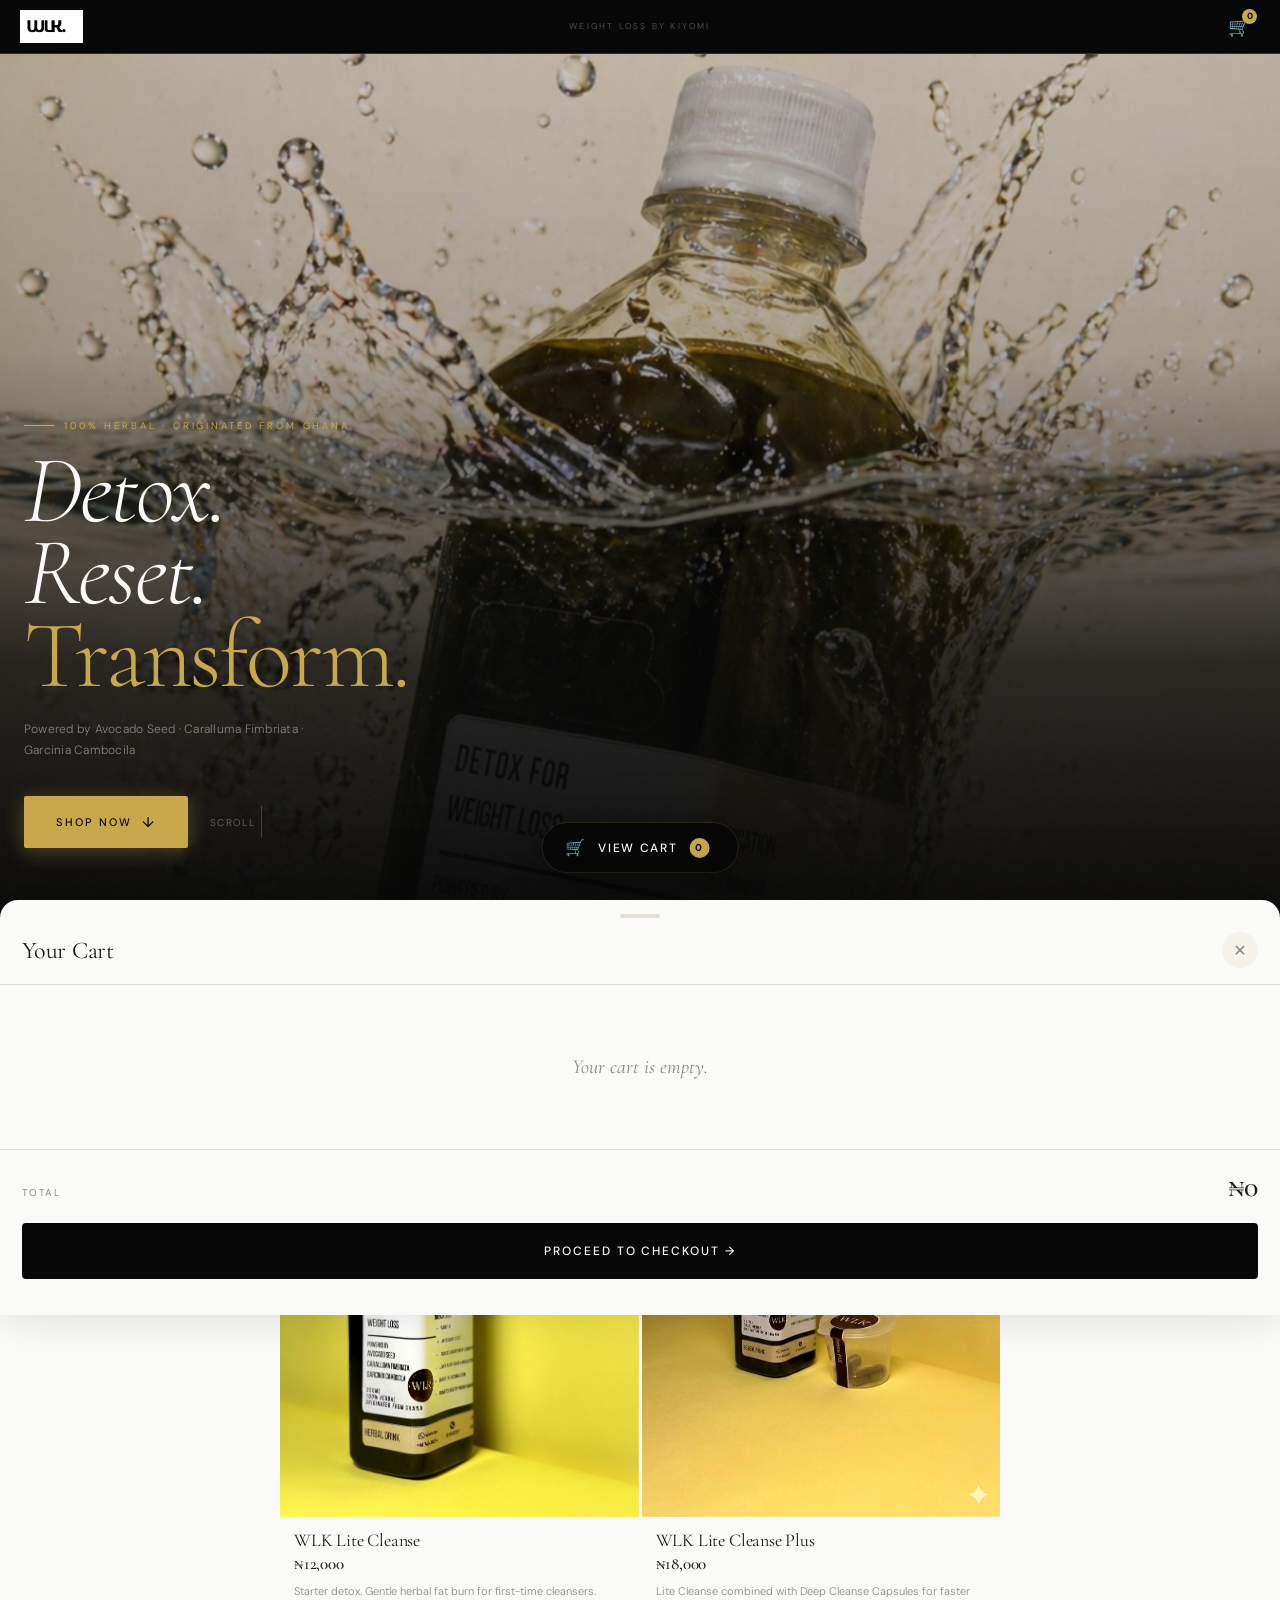
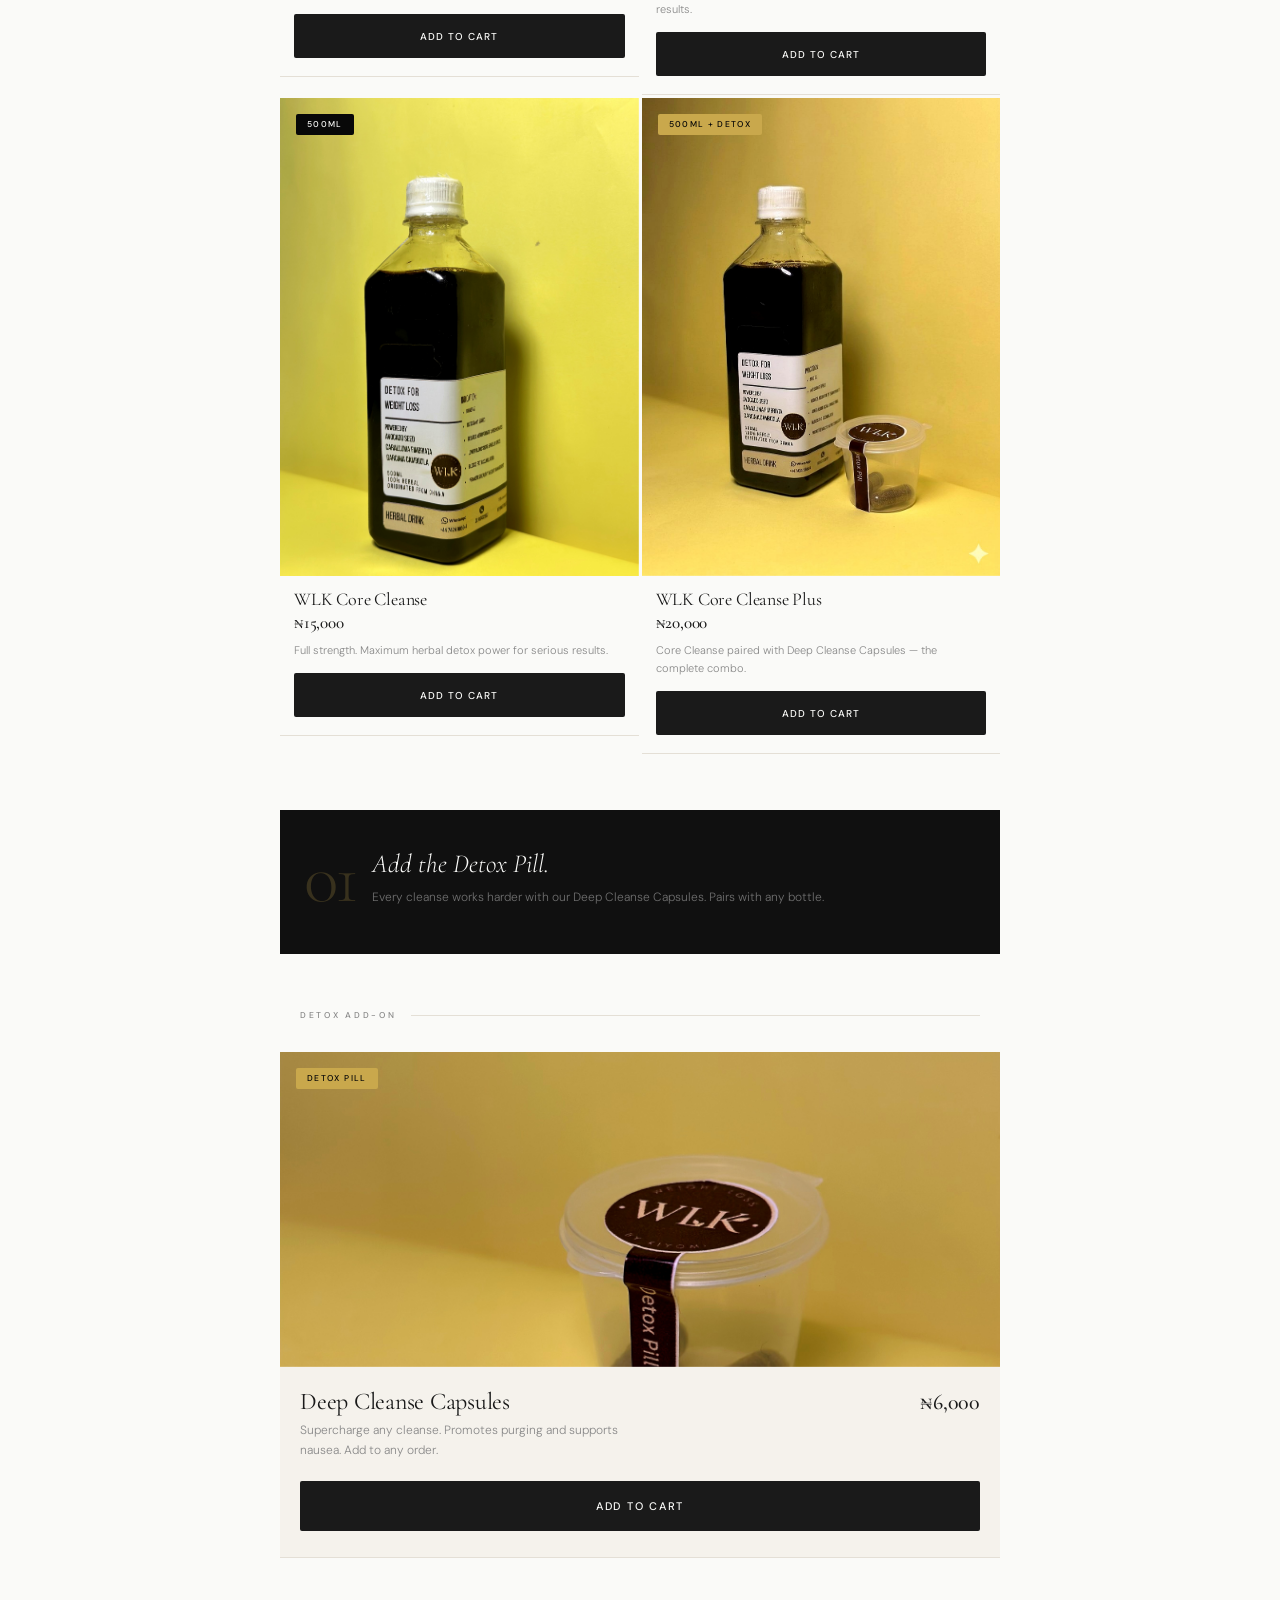
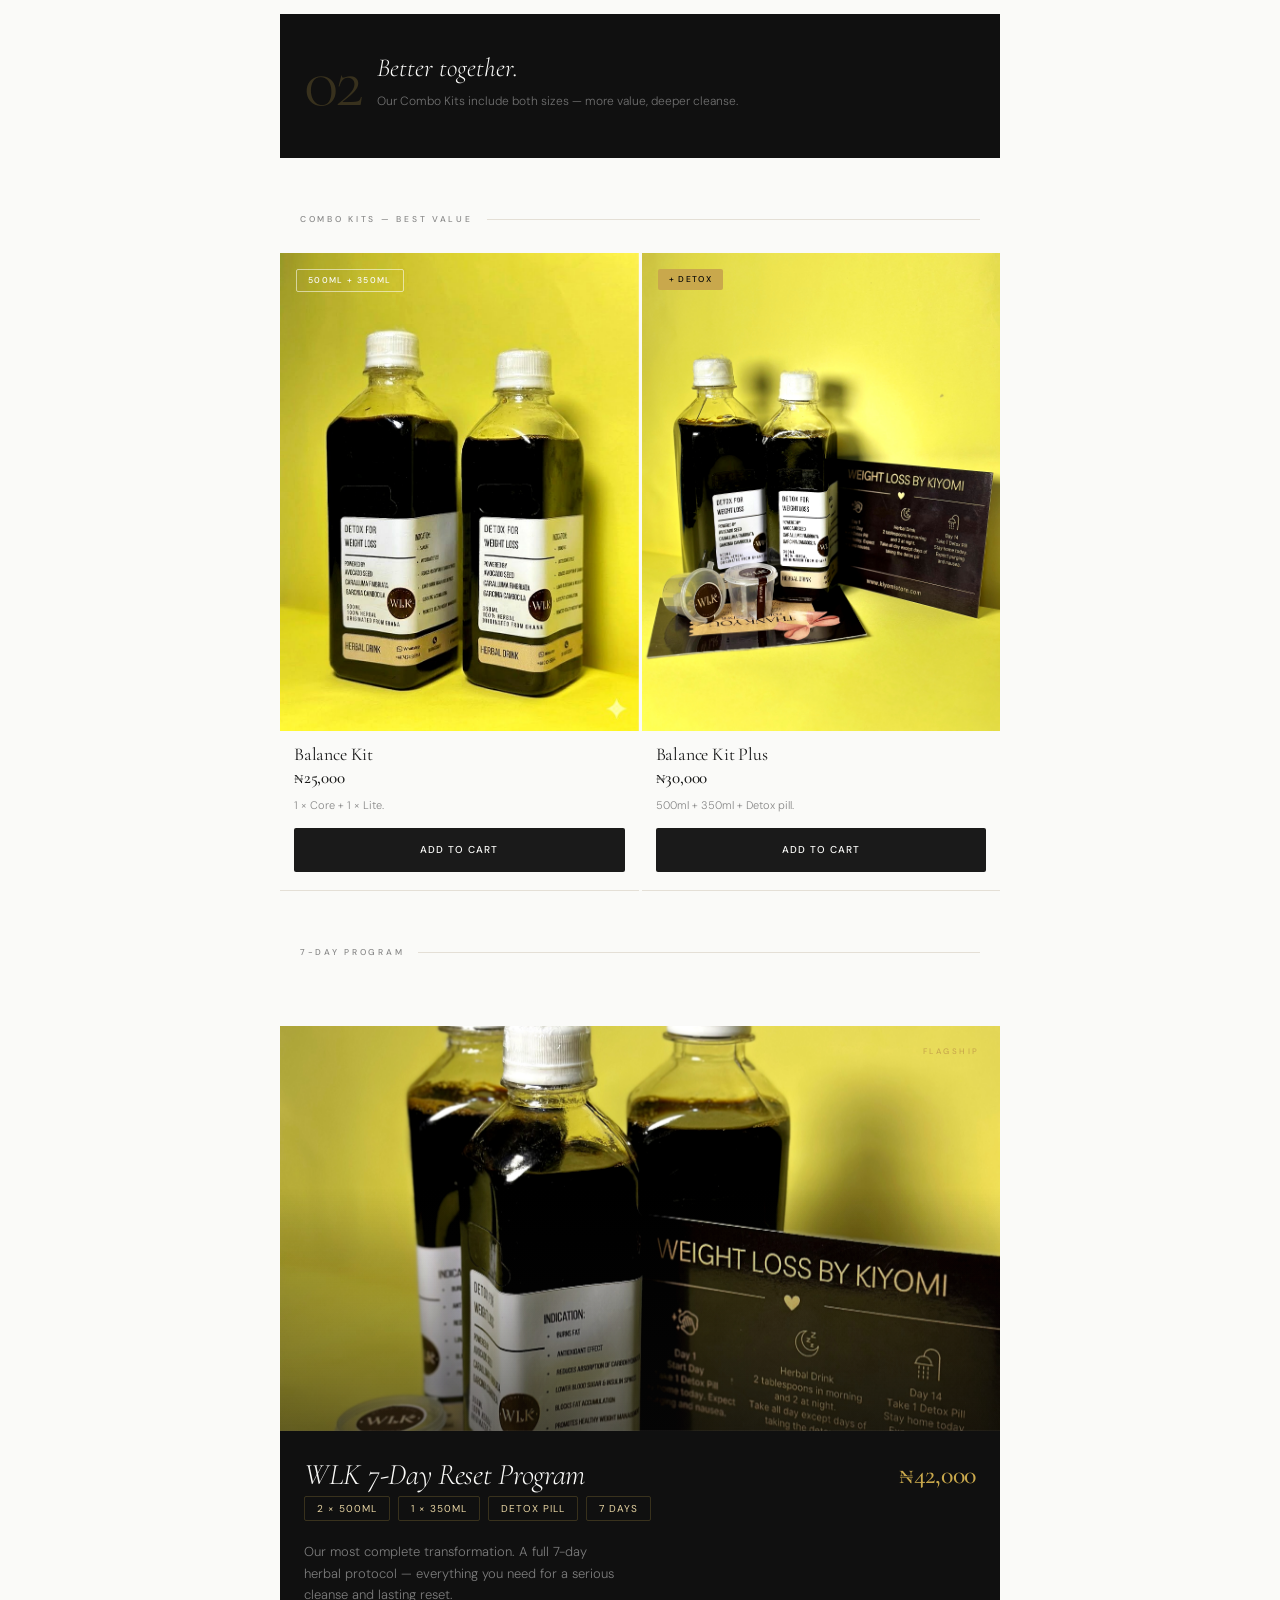
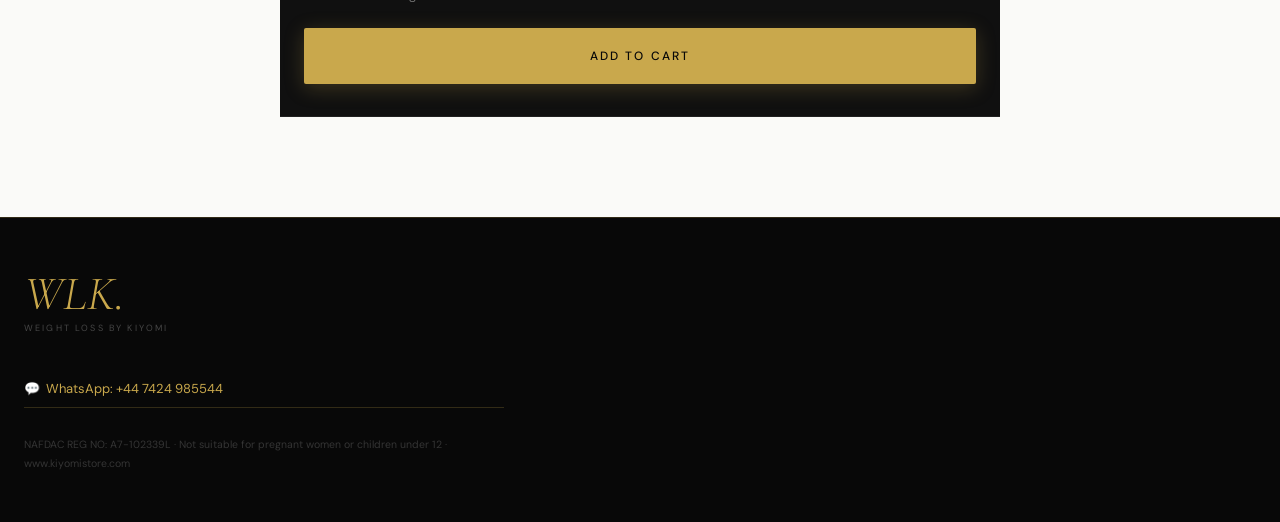
==== commit d1eb14a0: "Add files via upload" ====
--- a/index.html
+++ b/index.html
@@ -5,6 +5,8 @@
   <meta name="viewport" content="width=device-width, initial-scale=1.0, viewport-fit=cover">
   <meta name="theme-color" content="#080808">
   <title>WLK — Weight Loss by Kiyomi</title>
+  <link rel="icon" type="image/x-icon" href="favicon.ico">
+  <link rel="apple-touch-icon" href="images/apple-touch-icon.png">
   <link rel="stylesheet" href="css/style.css">
   <link rel="preconnect" href="https://fonts.googleapis.com">
   <link rel="preconnect" href="https://fonts.gstatic.com" crossorigin>
@@ -14,7 +16,9 @@
 
   <!-- ── HEADER ── -->
   <header class="header">
-    <div class="header__logo">WLK.</div>
+    <div class="header__logo">
+      <img src="images/wlk-logo.png" alt="WLK" class="header__logo-img">
+    </div>
     <div class="header__sub">Weight Loss by Kiyomi</div>
     <button class="header__cart" onclick="openCart()" aria-label="Open cart">
       <span aria-hidden="true">🛒</span>
@@ -68,6 +72,8 @@
         <p class="section-label">Singles</p>
       </div>
 
+      <div class="products-grid-2">
+
       <!-- 1 · Lite Cleanse 350ml -->
       <article class="product-block reveal" aria-label="WLK Lite Cleanse">
         <div class="product-block__img-wrap">
@@ -131,6 +137,8 @@
           <button class="btn-add" onclick="addToCart('core-plus','WLK Core Cleanse Plus',20000,'images/product-core-plus-1.jpg')">Add to Cart</button>
         </div>
       </article>
+
+      </div><!-- /products-grid-2 -->
 
     </div><!-- /singles -->
 
--- a/css/style.css
+++ b/css/style.css
@@ -71,12 +71,18 @@
   -webkit-backdrop-filter: blur(12px);
 }
 .header__logo {
-  font-family: var(--font-display);
-  font-size: 28px;
-  font-weight: 400;
-  color: var(--gold);
-  letter-spacing: 0.01em;
-  line-height: 1;
+  display: flex;
+  align-items: center;
+  height: 36px;
+  flex-shrink: 0;
+}
+.header__logo-img {
+  height: 34px;
+  width: auto;
+  display: block;
+  /* Logo is black on black bg — invert to show white */
+  filter: invert(1);
+  object-fit: contain;
 }
 .header__sub {
   position: absolute;
@@ -754,8 +760,16 @@
   display: flex; align-items: center; justify-content: center;
 }
 .checkout-header__logo {
-  font-family: var(--font-display);
-  font-size: 24px; font-weight: 400; color: var(--gold);
+  display: flex;
+  align-items: center;
+  height: 32px;
+}
+.checkout-header__logo-img {
+  height: 28px;
+  width: auto;
+  display: block;
+  filter: invert(1);
+  object-fit: contain;
 }
 .checkout-header h2 {
   font-family: var(--font-display); font-size: 15px;
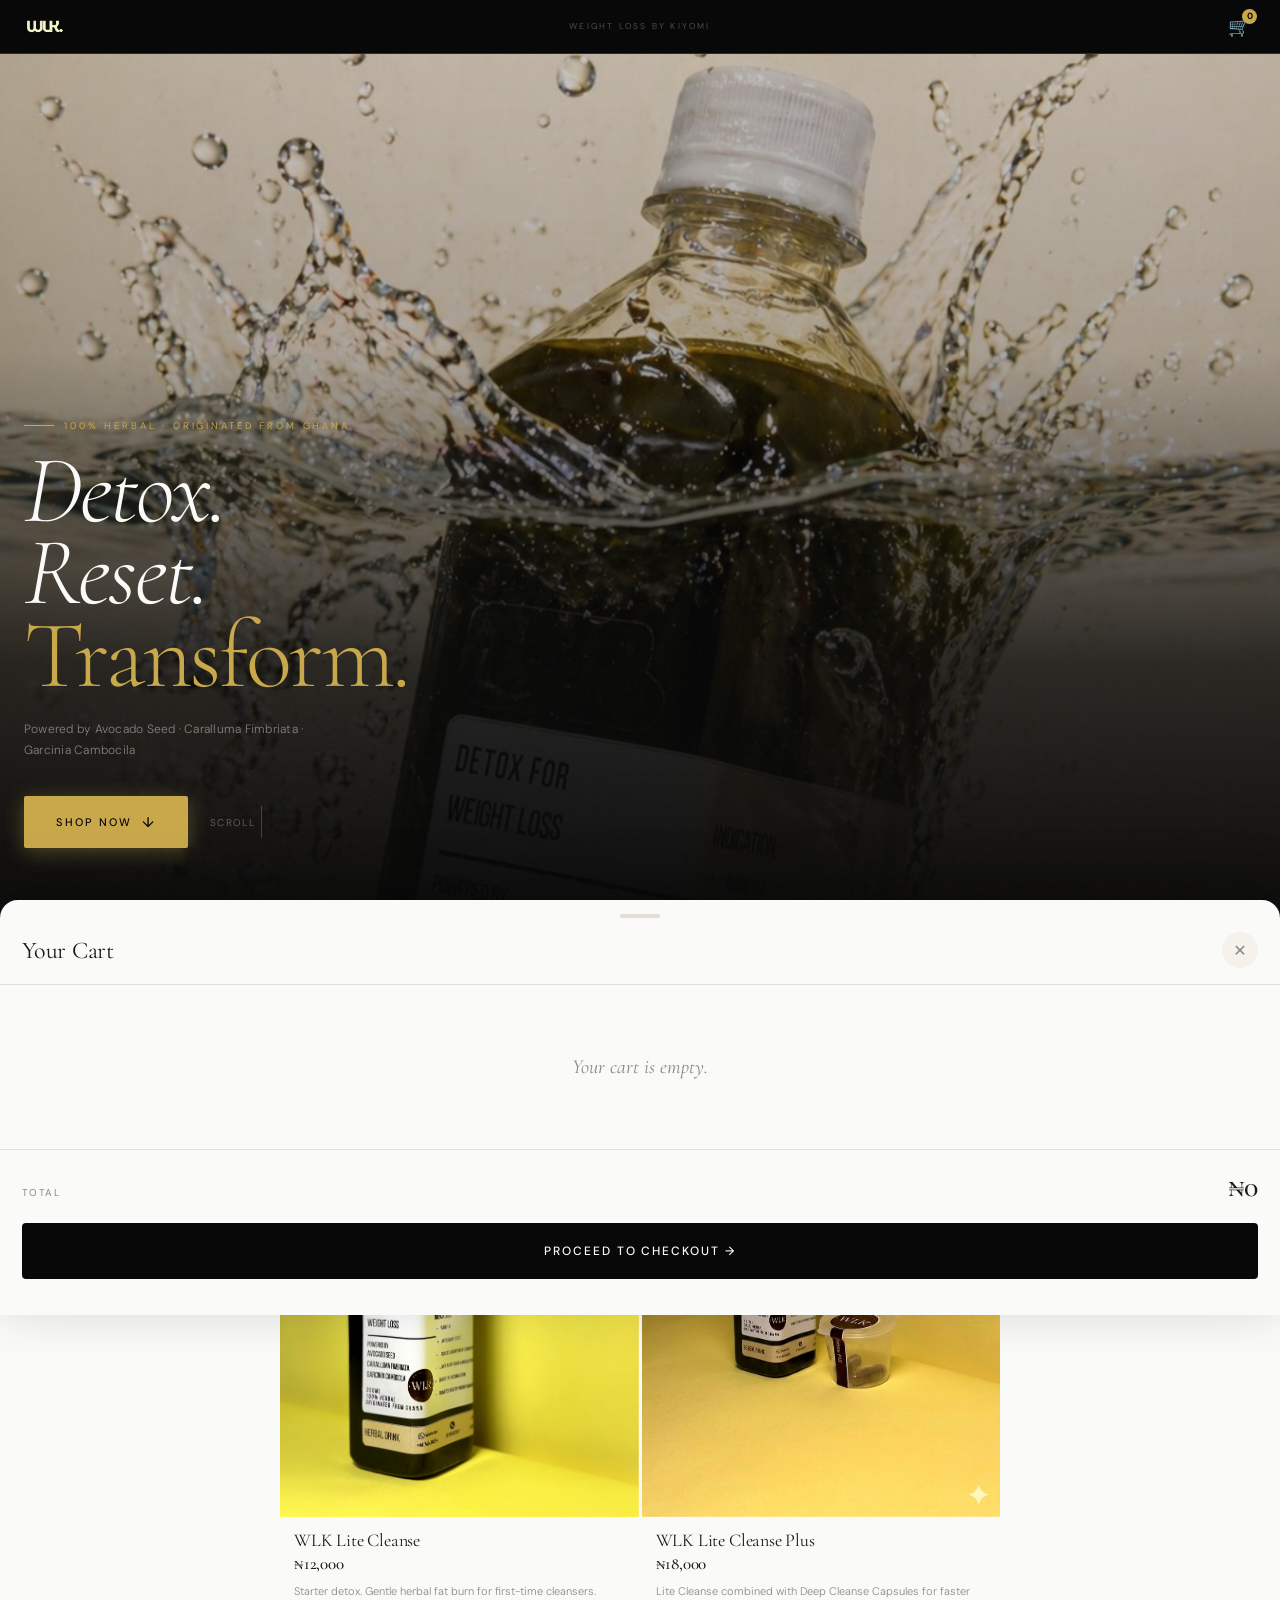
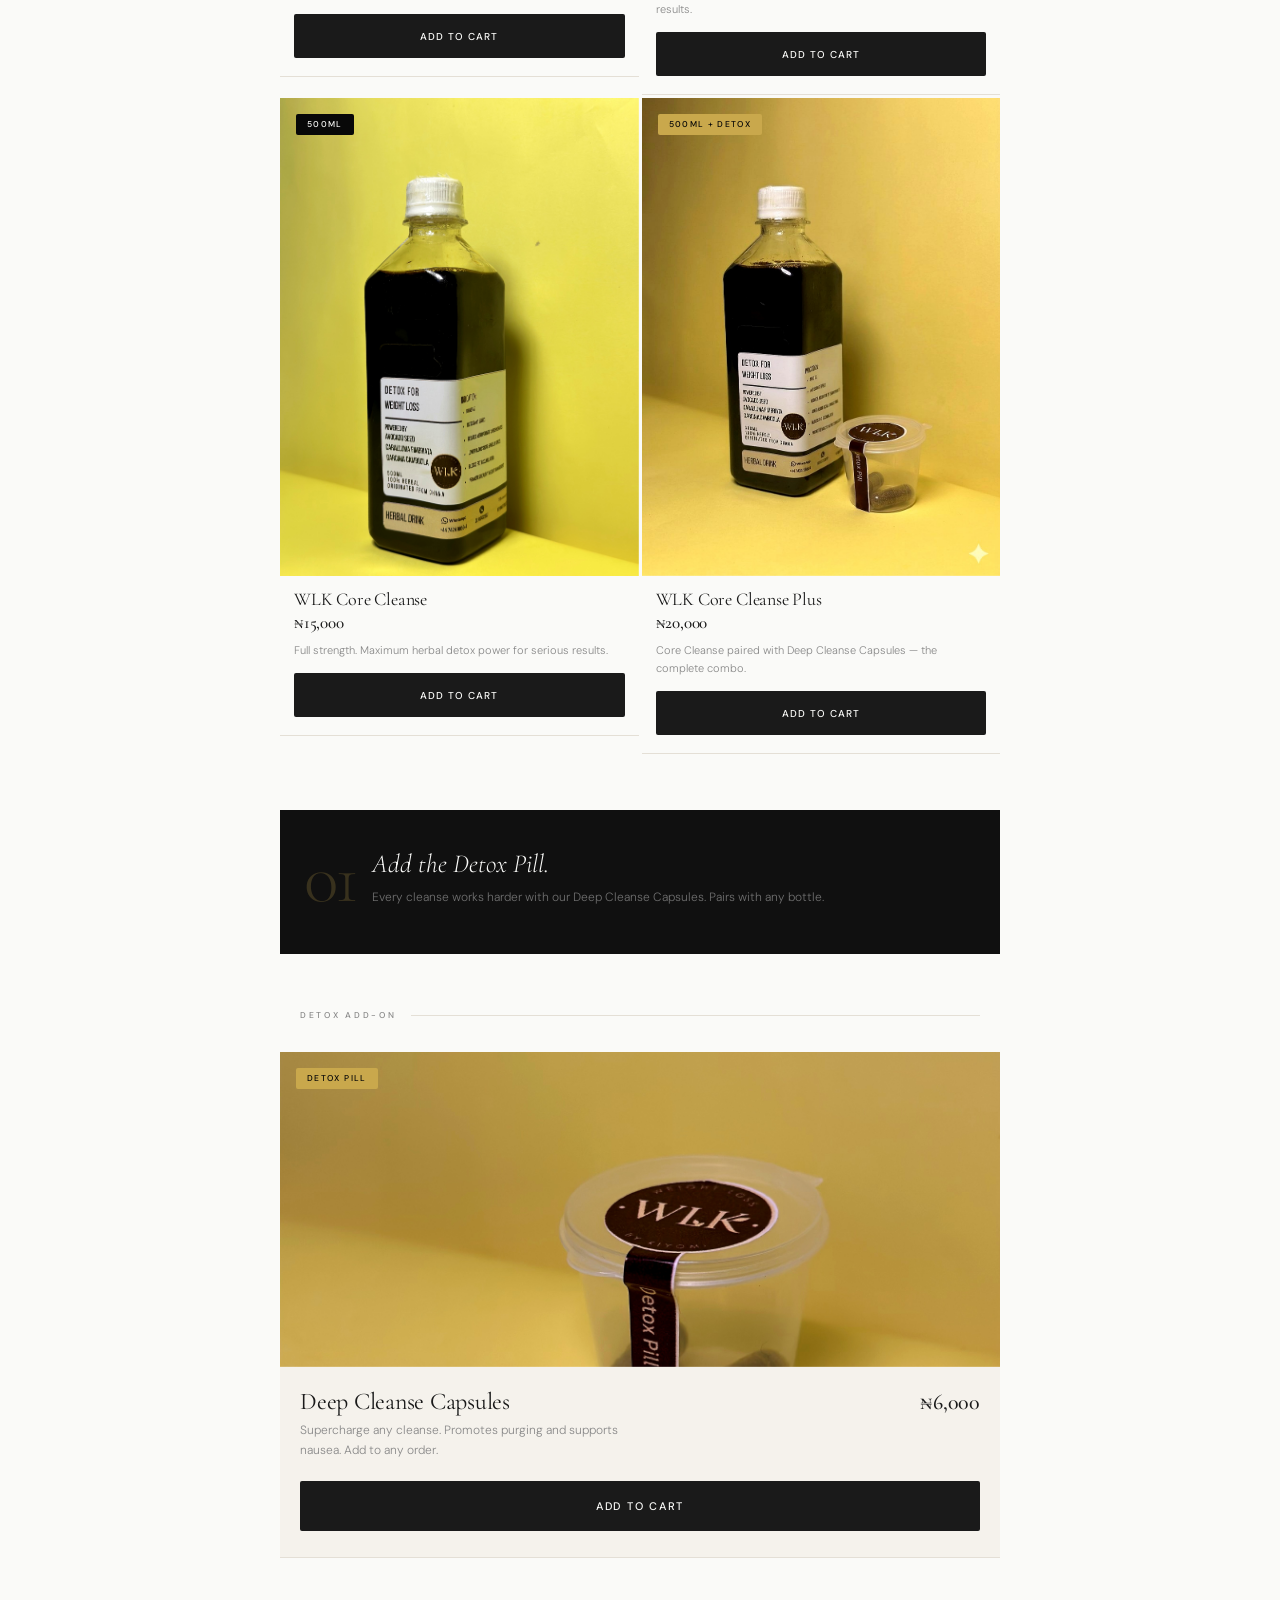
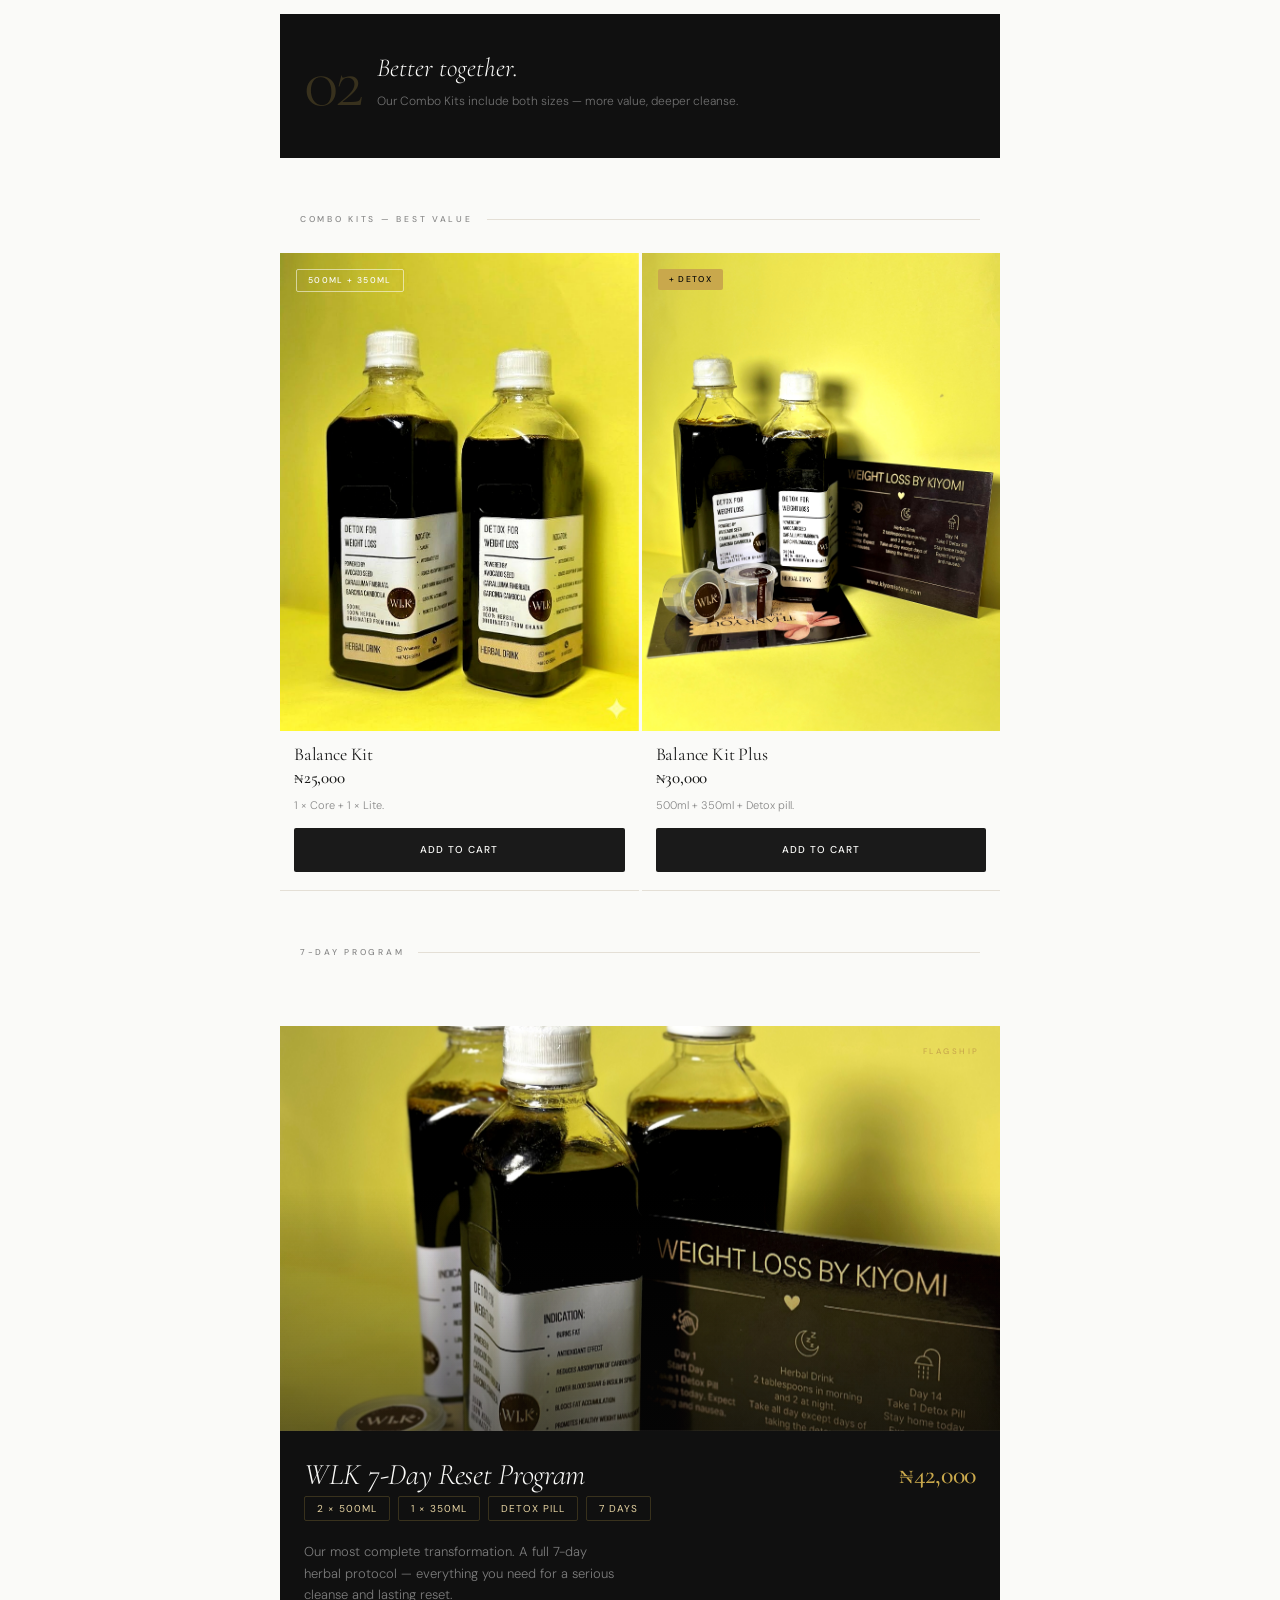
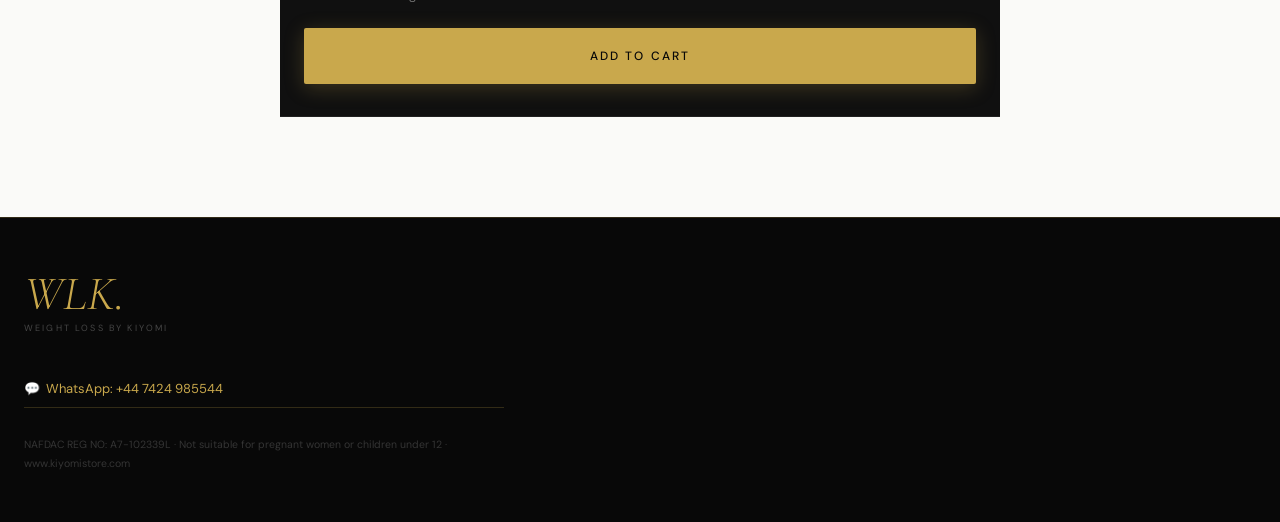
==== commit 2370a3d5: "Add files via upload" ====
--- a/index.html
+++ b/index.html
@@ -17,7 +17,7 @@
   <!-- ── HEADER ── -->
   <header class="header">
     <div class="header__logo">
-      <img src="images/wlk-logo.png" alt="WLK" class="header__logo-img">
+      <img src="images/wlk-logo-transparent.png" alt="WLK" class="header__logo-img">
     </div>
     <div class="header__sub">Weight Loss by Kiyomi</div>
     <button class="header__cart" onclick="openCart()" aria-label="Open cart">
--- a/css/style.css
+++ b/css/style.css
@@ -77,12 +77,12 @@
   flex-shrink: 0;
 }
 .header__logo-img {
-  height: 34px;
+  height: 32px;
   width: auto;
   display: block;
-  /* Logo is black on black bg — invert to show white */
-  filter: invert(1);
   object-fit: contain;
+  /* Tint white logo to gold: sepia + saturate + hue-rotate */
+  filter: sepia(1) saturate(3) hue-rotate(5deg) brightness(0.95);
 }
 .header__sub {
   position: absolute;
@@ -765,11 +765,11 @@
   height: 32px;
 }
 .checkout-header__logo-img {
-  height: 28px;
+  height: 26px;
   width: auto;
   display: block;
-  filter: invert(1);
   object-fit: contain;
+  filter: sepia(1) saturate(3) hue-rotate(5deg) brightness(0.95);
 }
 .checkout-header h2 {
   font-family: var(--font-display); font-size: 15px;
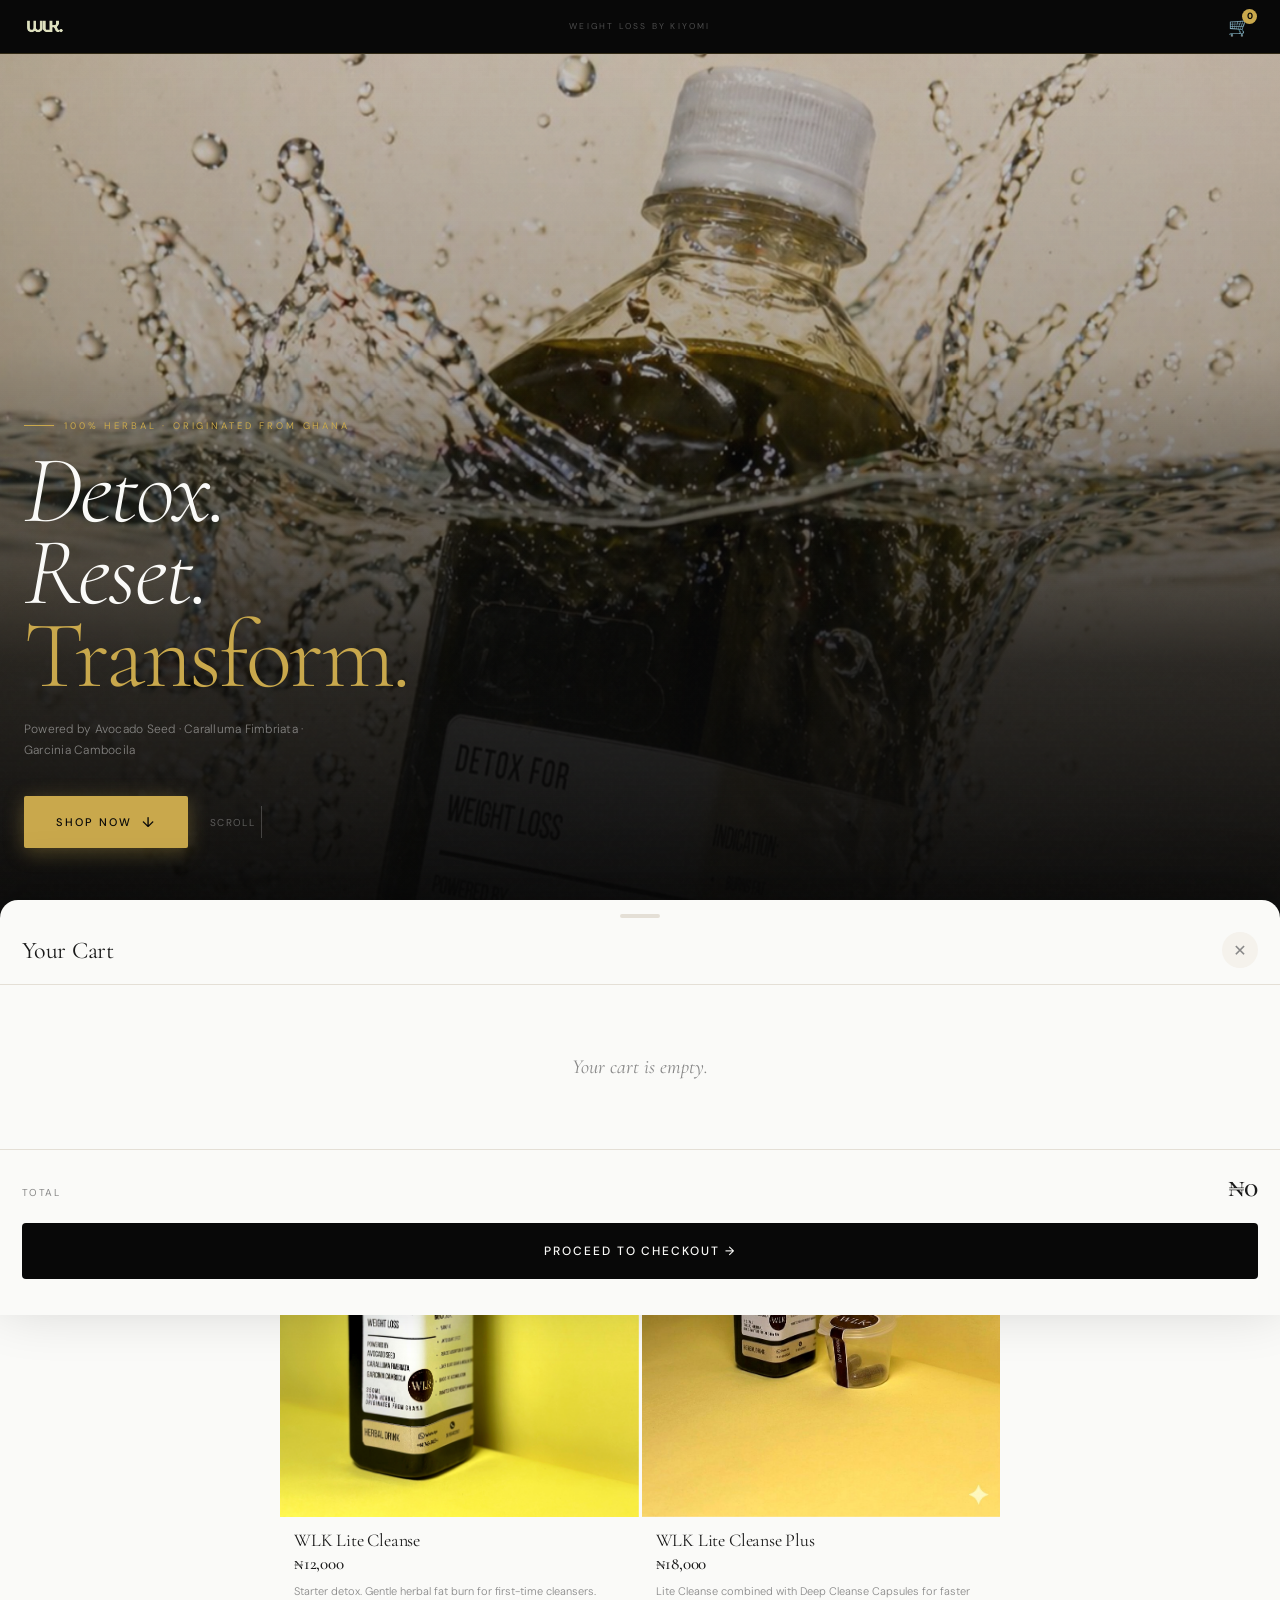
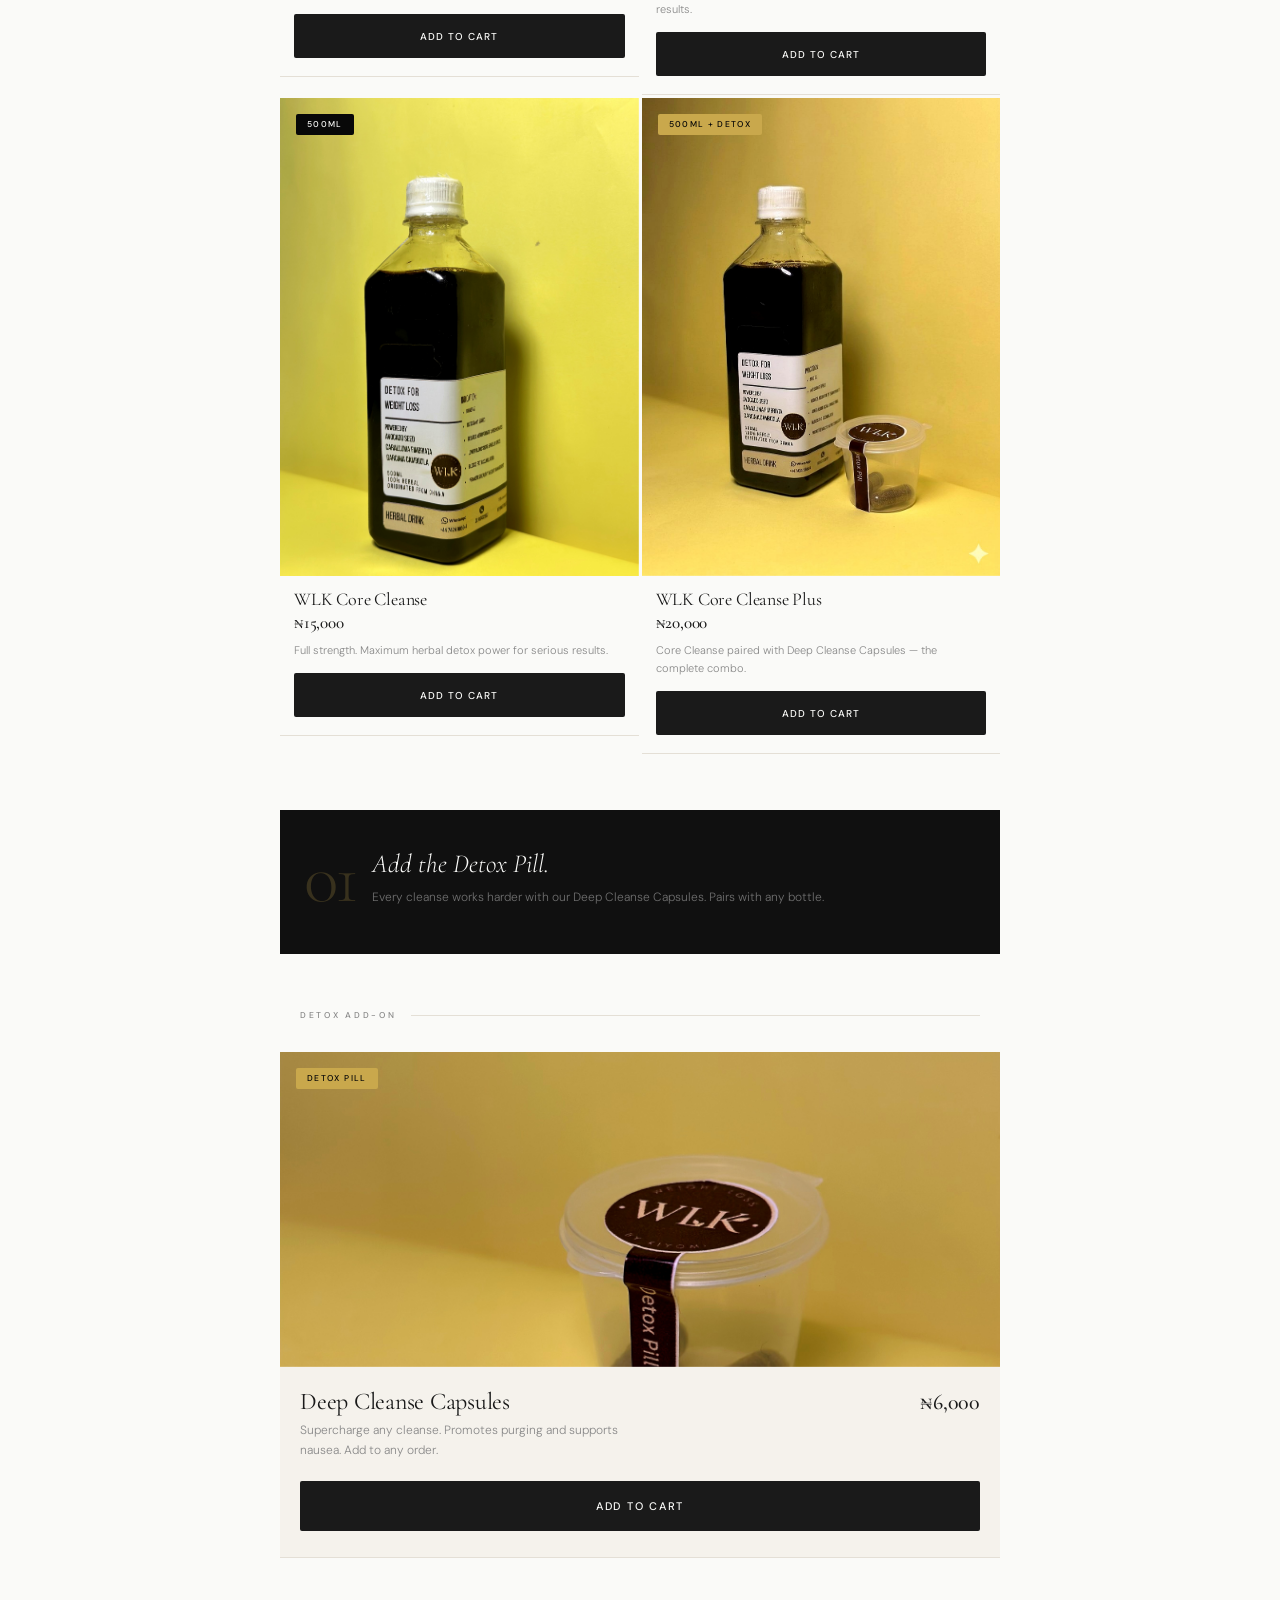
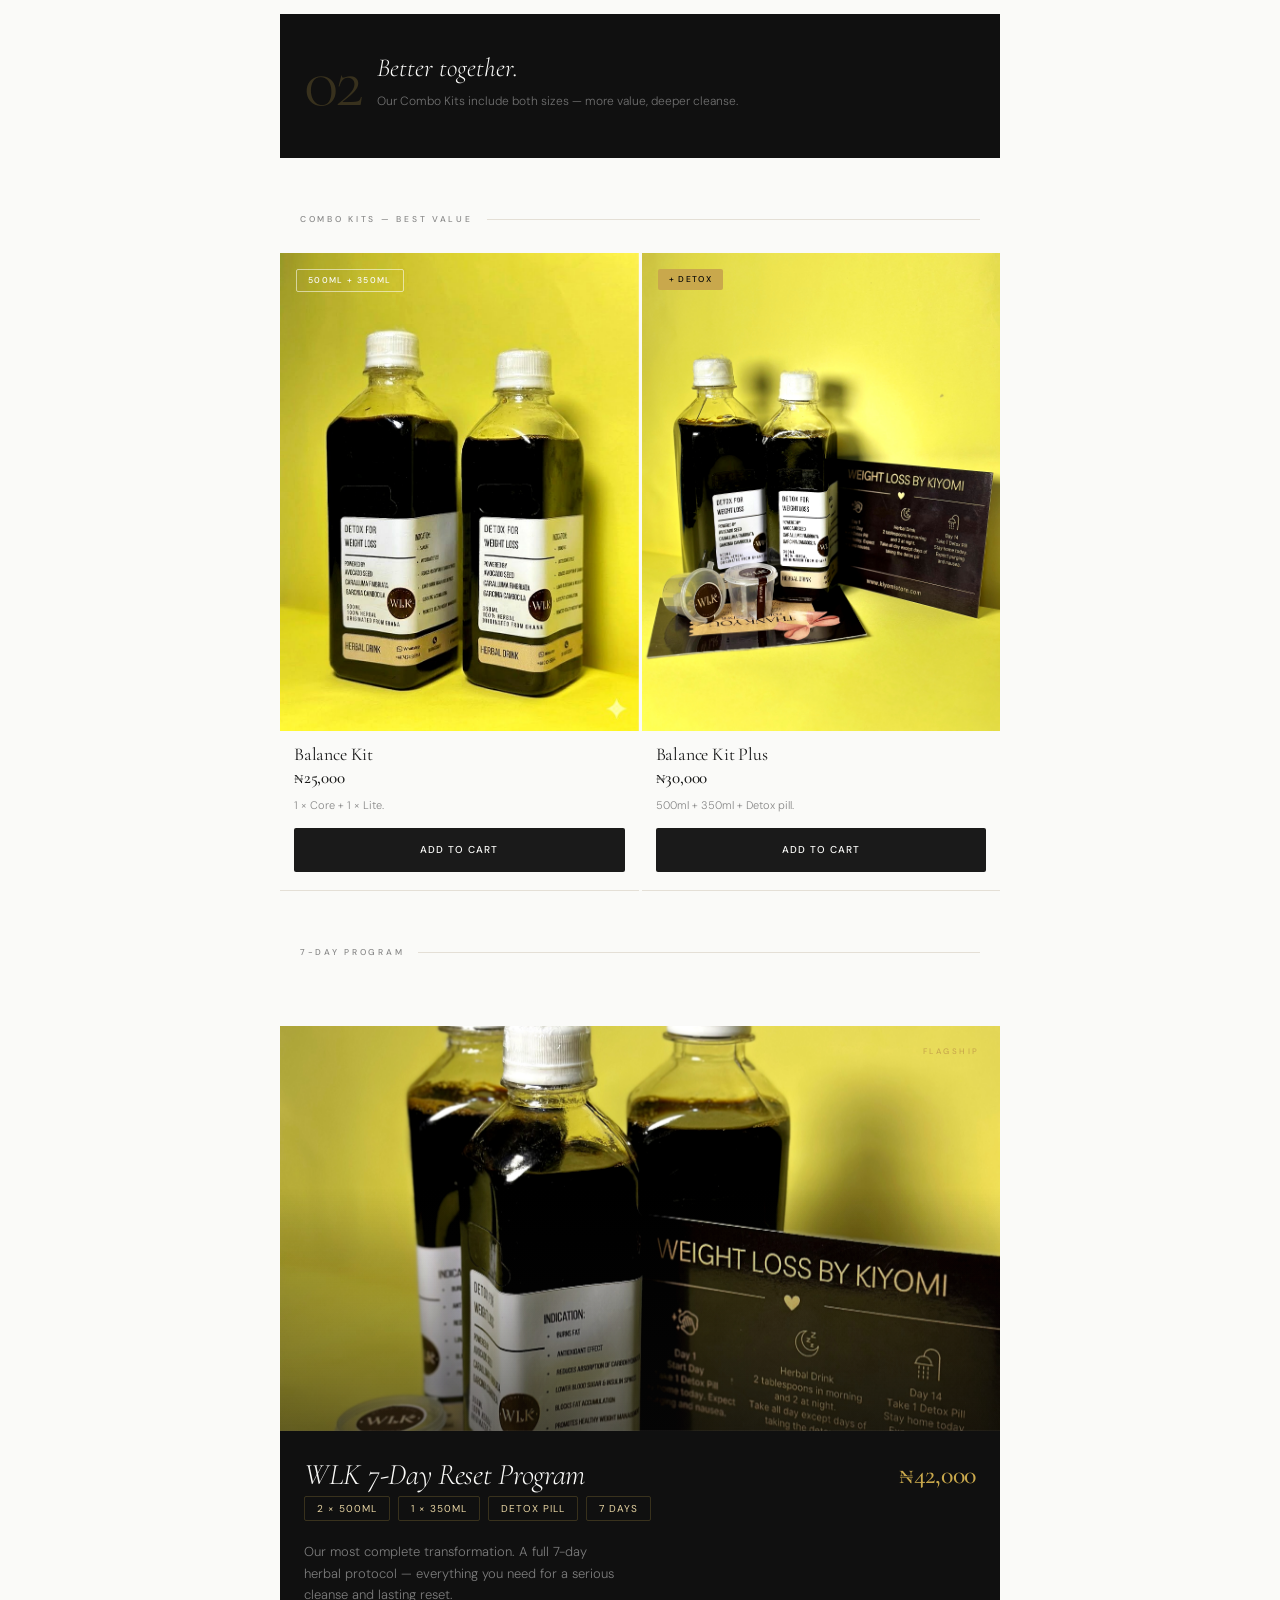
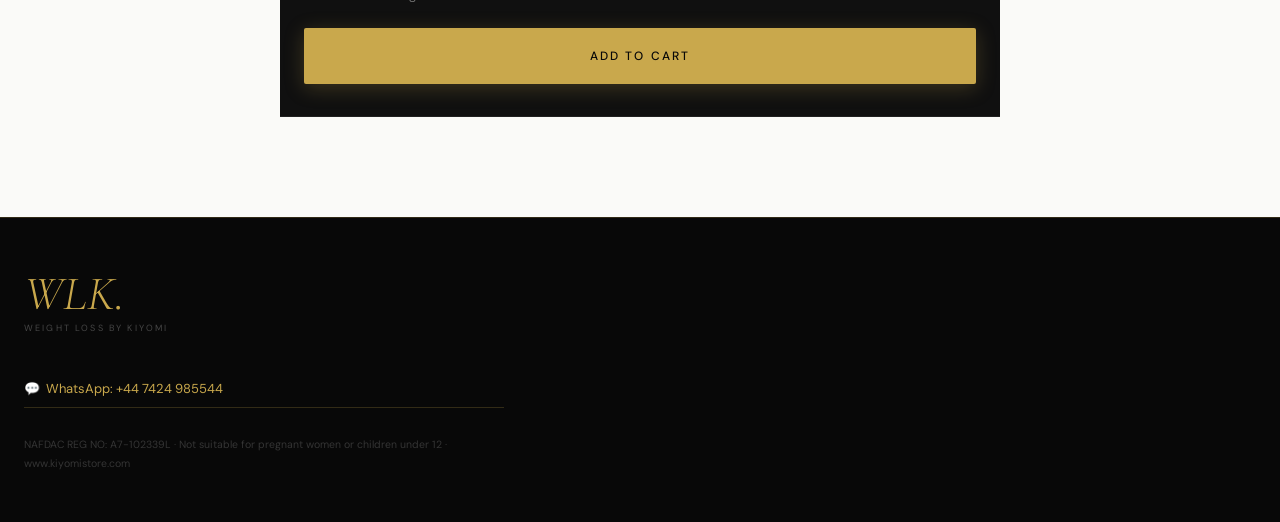
==== commit 01d49b81: "Add files via upload" ====
--- a/index.html
+++ b/index.html
@@ -5,7 +5,7 @@
   <meta name="viewport" content="width=device-width, initial-scale=1.0, viewport-fit=cover">
   <meta name="theme-color" content="#080808">
   <title>WLK — Weight Loss by Kiyomi</title>
-  <link rel="icon" type="image/x-icon" href="favicon.ico">
+  <link rel="icon" type="image/png" href="favicon-32.png">
   <link rel="apple-touch-icon" href="images/apple-touch-icon.png">
   <link rel="stylesheet" href="css/style.css">
   <link rel="preconnect" href="https://fonts.googleapis.com">
--- a/css/style.css
+++ b/css/style.css
@@ -81,8 +81,8 @@
   width: auto;
   display: block;
   object-fit: contain;
-  /* Tint white logo to gold: sepia + saturate + hue-rotate */
-  filter: sepia(1) saturate(3) hue-rotate(5deg) brightness(0.95);
+  /* White logo → tint to WLK gold (#c9a84c) */
+  filter: brightness(0) invert(1) sepia(1) saturate(2.5) hue-rotate(5deg) brightness(0.88);
 }
 .header__sub {
   position: absolute;
@@ -769,7 +769,7 @@
   width: auto;
   display: block;
   object-fit: contain;
-  filter: sepia(1) saturate(3) hue-rotate(5deg) brightness(0.95);
+  filter: brightness(0) invert(1) sepia(1) saturate(2.5) hue-rotate(5deg) brightness(0.88);
 }
 .checkout-header h2 {
   font-family: var(--font-display); font-size: 15px;
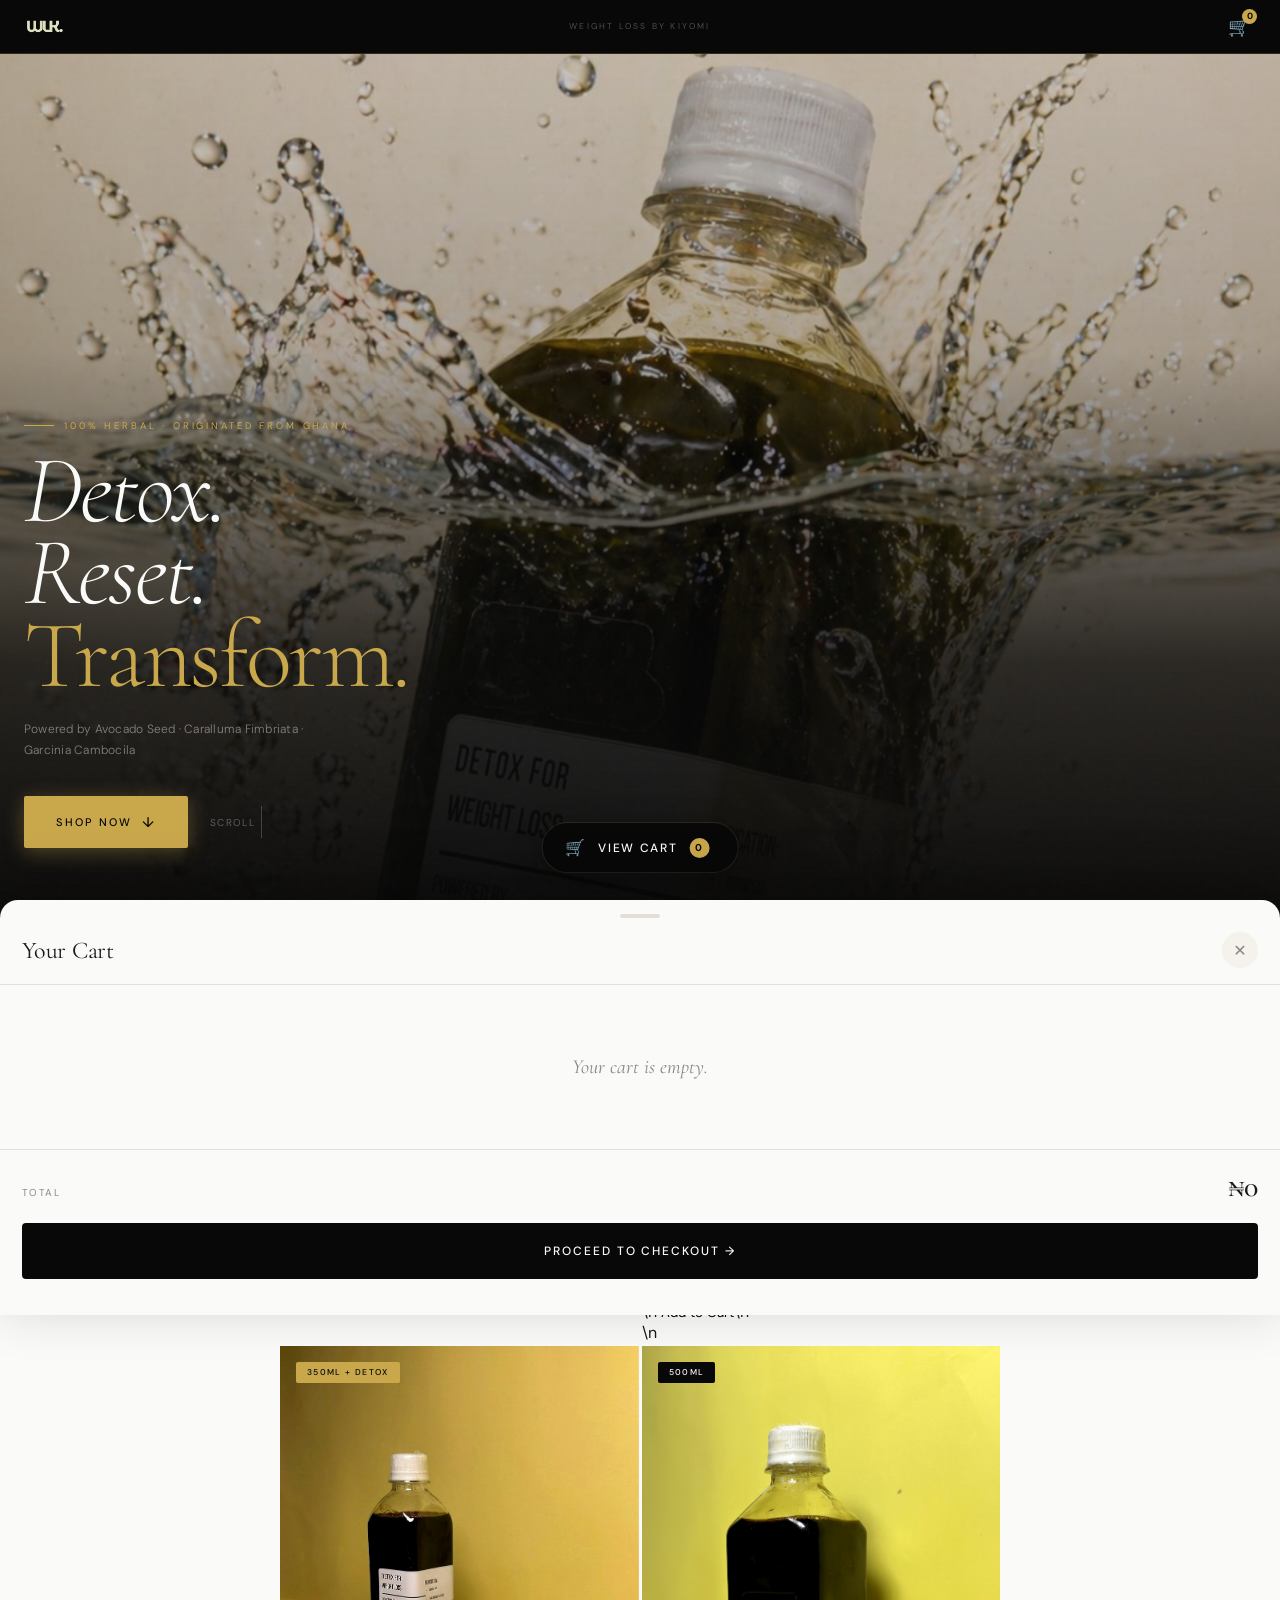
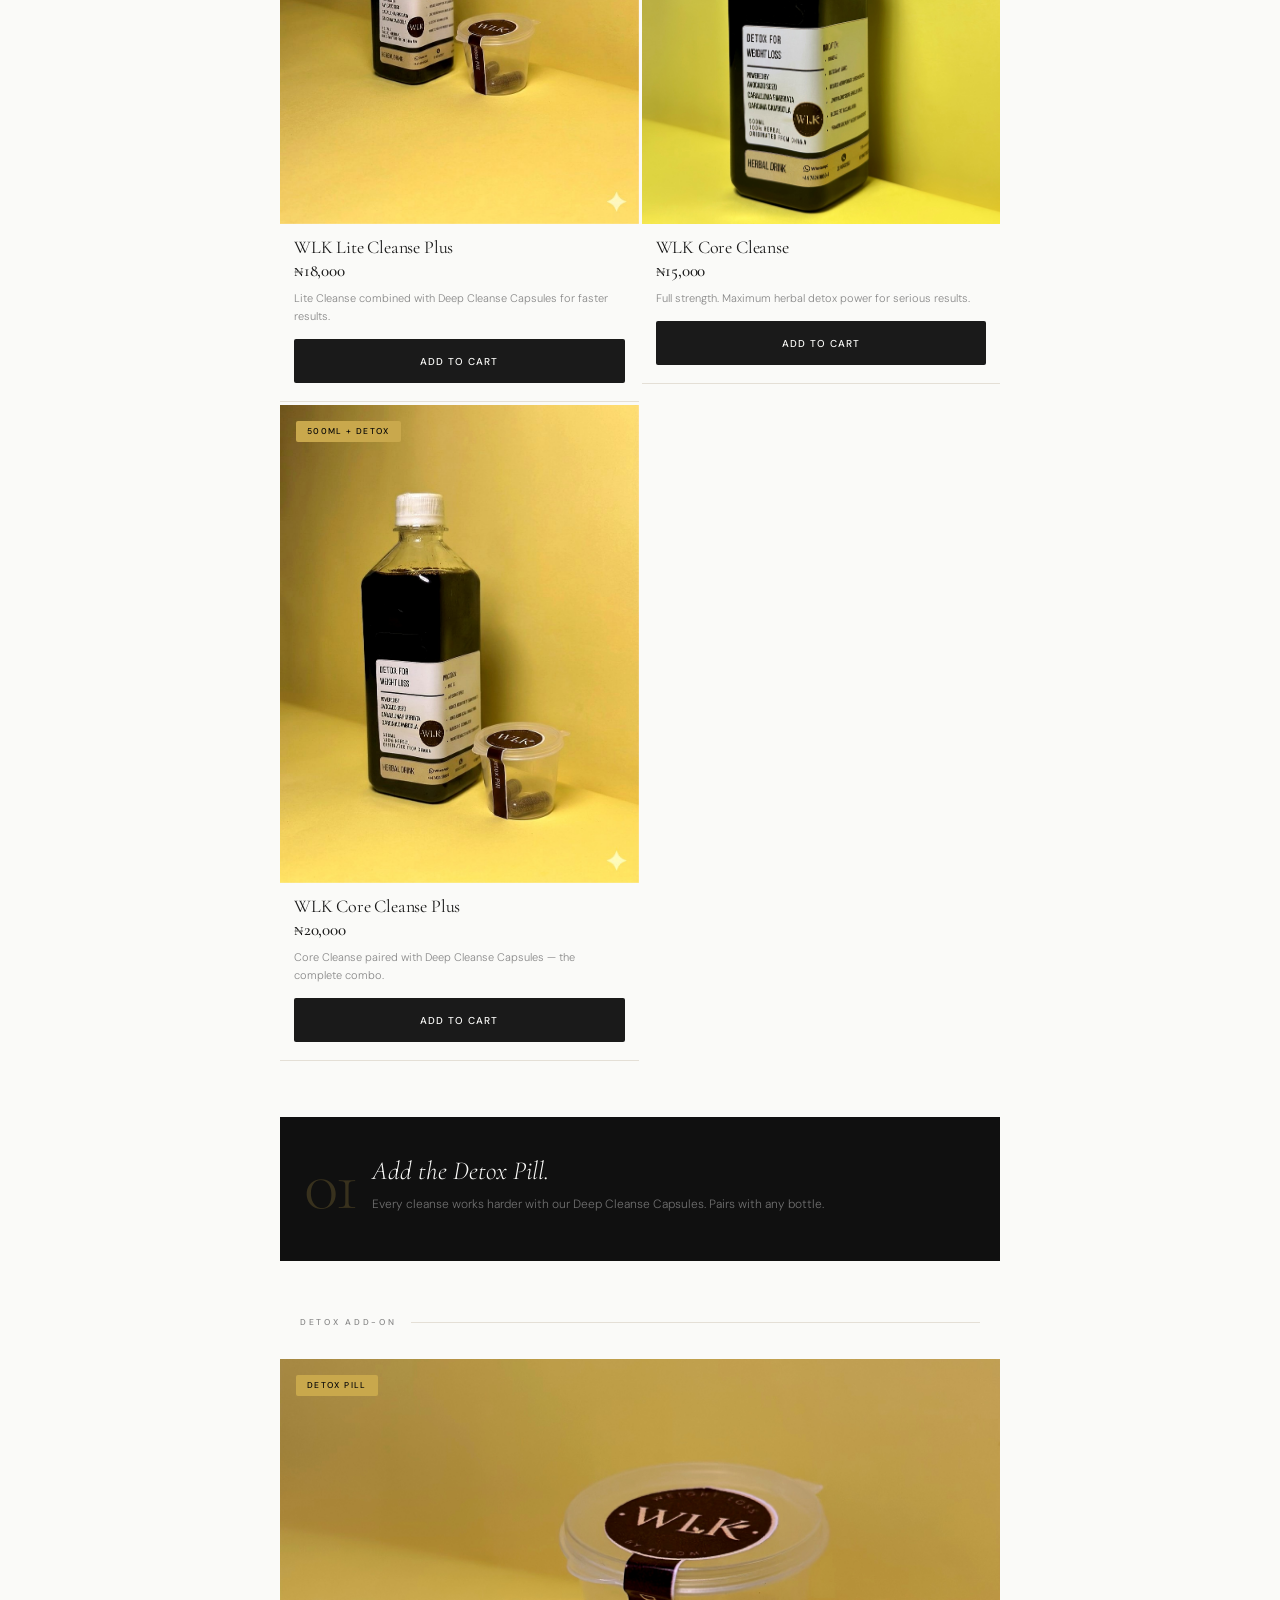
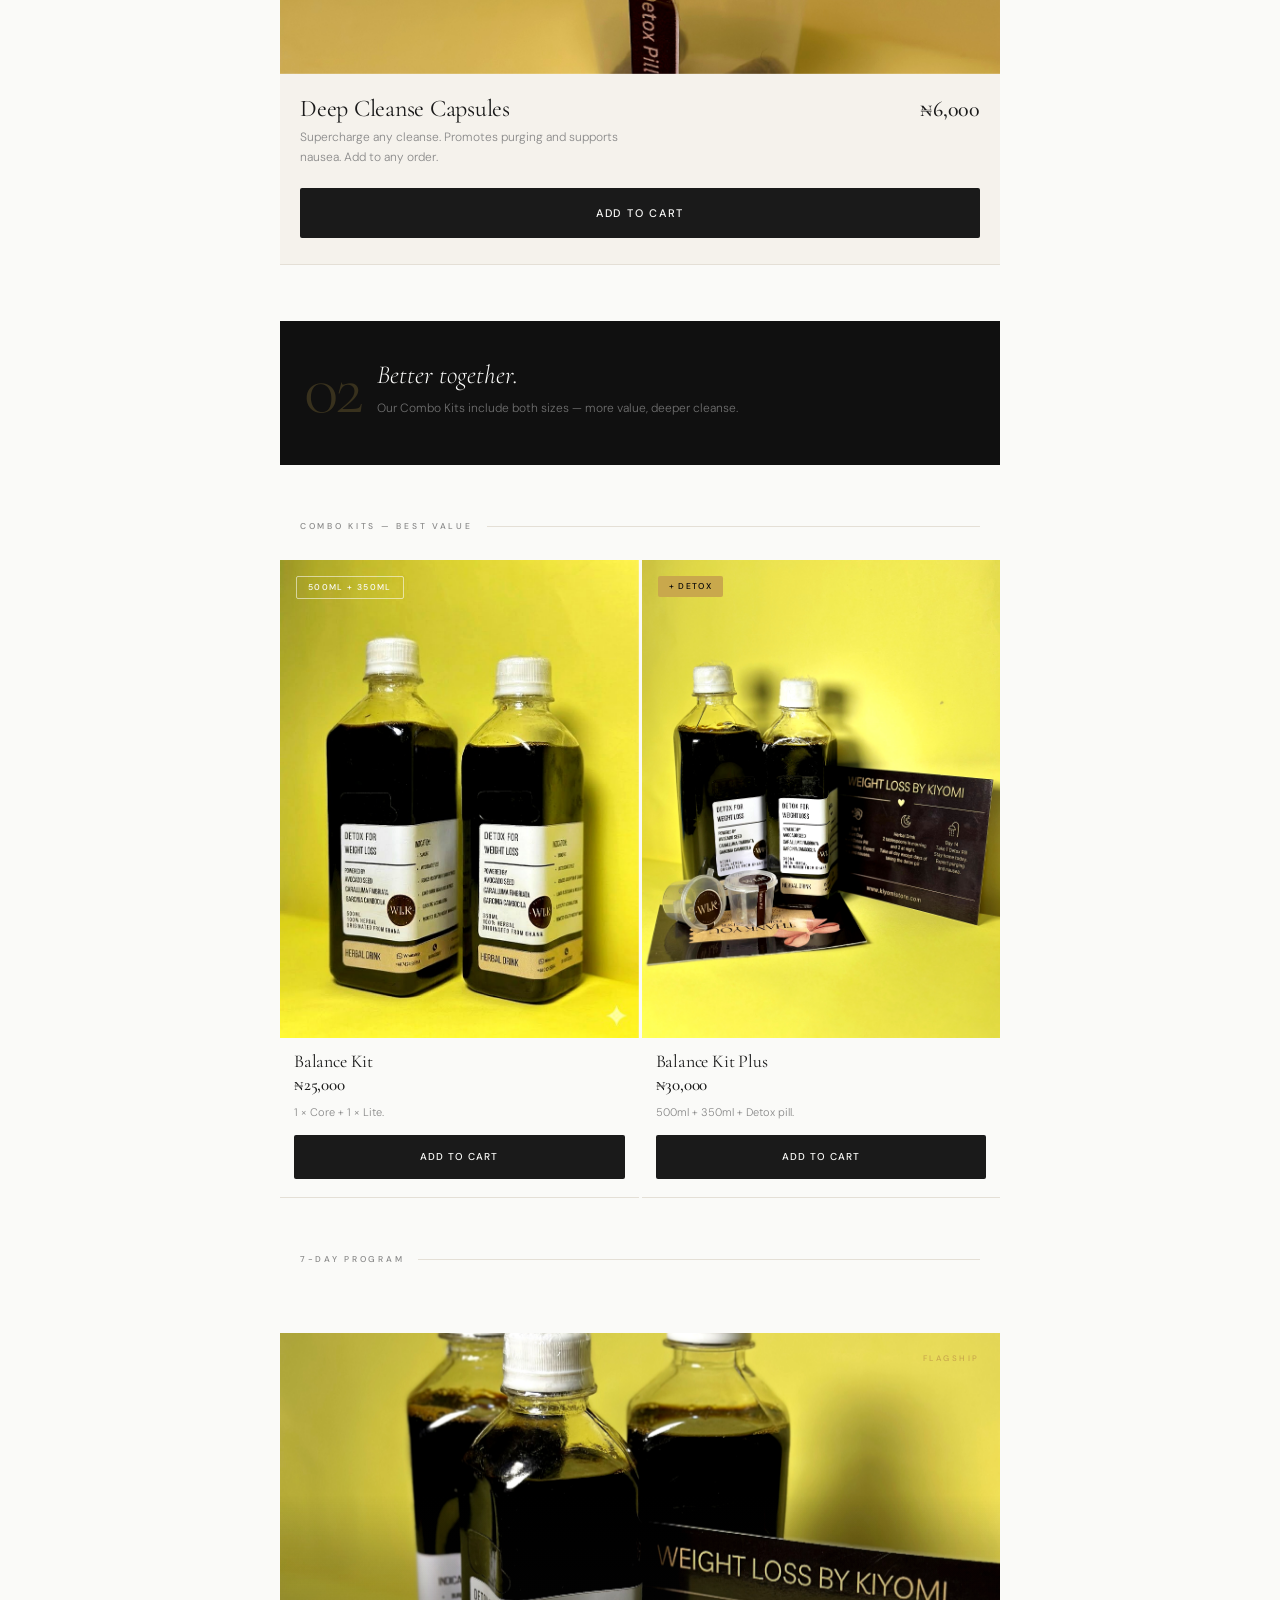
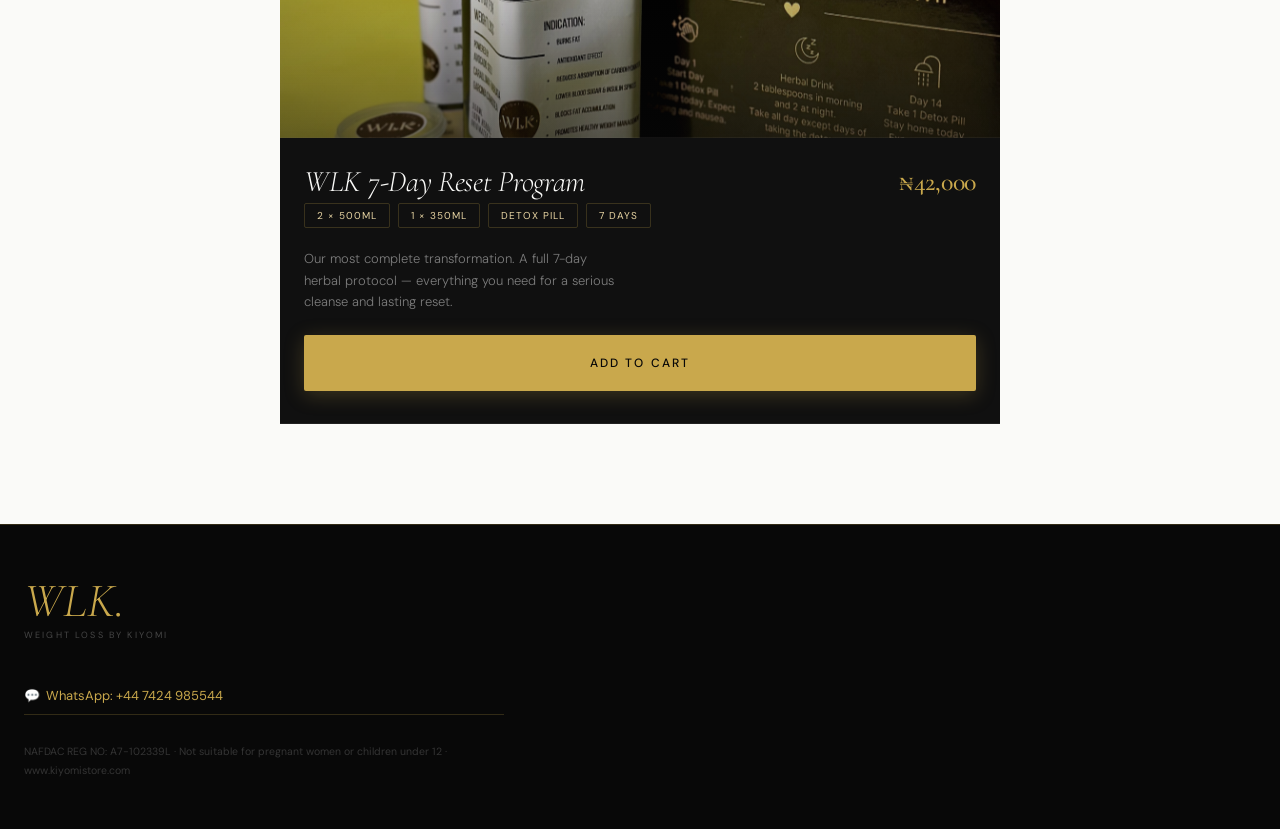
==== commit 0e99b733: "Add files via upload" ====
--- a/index.html
+++ b/index.html
@@ -74,66 +74,74 @@
 
       <div class="products-grid-2">
 
-      <!-- 1 · Lite Cleanse 350ml -->
-      <article class="product-block reveal" aria-label="WLK Lite Cleanse">
-        <div class="product-block__img-wrap">
-          <img src="images/product-lite-1.jpg" alt="WLK Lite Cleanse 350ml bottle" class="product-block__img" loading="lazy">
-          <span class="product-block__badge">350ml</span>
-        </div>
-        <div class="product-block__body">
-          <div class="product-block__row">
-            <h2 class="product-block__name">WLK Lite Cleanse</h2>
-            <span class="product-block__price">₦12,000</span>
-          </div>
-          <p class="product-block__desc">Starter detox. Gentle herbal fat burn for first-time cleansers.</p>
-          <button class="btn-add" onclick="addToCart('lite','WLK Lite Cleanse (350ml)',12000,'images/product-lite-1.jpg')">Add to Cart</button>
-        </div>
-      </article>
+      <!-- PRODUCT DETAIL MODAL -->
+      <div class="pdp-overlay" id="pdpOverlay" onclick="closePDP()" aria-hidden="true"></div>
+      <div class="pdp-modal" id="pdpModal" role="dialog" aria-modal="true" aria-label="Product details">
+        <button class="pdp-modal__close" onclick="closePDP()" aria-label="Close">✕</button>
+        <div class="pdp-modal__img-wrap">
+          <img id="pdpImg" src="" alt="" class="pdp-modal__img">
+          <span class="pdp-modal__badge" id="pdpBadge"></span>
+        </div>
+        <div class="pdp-modal__body">
+          <p class="pdp-modal__label" id="pdpLabel"></p>
+          <h2 class="pdp-modal__name" id="pdpName"></h2>
+          <p class="pdp-modal__price" id="pdpPrice"></p>
+          <p class="pdp-modal__tagline" id="pdpTagline"></p>
+          <p class="pdp-modal__desc" id="pdpDesc"></p>
+          <div class="pdp-modal__benefits" id="pdpBenefits"></div>
+          <div class="pdp-modal__includes" id="pdpIncludes"></div>
+          <div class="pdp-modal__best" id="pdpBest"></div>
+          <div class="pdp-modal__warning" id="pdpWarning"></div>
+          <button class="pdp-modal__cta" id="pdpCta">Add to Cart</button>
+        </div>
+      </div>
+
+      <!-- 1 · Lite Cleanse 350ml -->\n      <article class=\"product-block reveal\" aria-label=\"WLK Lite Cleanse\">\n        <div class=\"product-block__img-wrap\" onclick=\"openPDP('lite')\" style=\"cursor:pointer\">\n          <img src=\"images/product-lite-1.jpg\" alt=\"WLK Lite Cleanse 350ml bottle\" class=\"product-block__img\" loading=\"lazy\">\n          <span class=\"product-block__badge\">350ml</span>\n        </div>\n        <div class=\"product-block__body\">\n          <div class=\"product-block__row\" onclick=\"openPDP('lite')\" style=\"cursor:pointer\">\n            <h2 class=\"product-block__name\">WLK Lite Cleanse</h2>\n            <span class=\"product-block__price\">₦12,000</span>\n          </div>\n          <p class=\"product-block__desc\" onclick=\"openPDP('lite')\" style=\"cursor:pointer\">Starter detox. Gentle herbal fat burn for first-time cleansers.</p>\n          <button class=\"btn-add\" onclick=\"addToCart('lite','WLK Lite Cleanse (350ml)',12000,'images/product-lite-1.jpg')\">Add to Cart</button>\n        </div>\n      </article>
 
       <!-- 2 · Lite Cleanse Plus 350ml + detox -->
       <article class="product-block reveal reveal-d1" aria-label="WLK Lite Cleanse Plus">
-        <div class="product-block__img-wrap">
+        <div class="product-block__img-wrap" onclick="openPDP('lite-plus')" style="cursor:pointer">
           <img src="images/product-lite-plus-1.jpg" alt="WLK Lite Cleanse Plus — 350ml bottle with detox pill" class="product-block__img" loading="lazy">
           <span class="product-block__badge product-block__badge--gold">350ml + Detox</span>
         </div>
         <div class="product-block__body">
-          <div class="product-block__row">
+          <div class="product-block__row" onclick="openPDP('lite-plus')" style="cursor:pointer">
             <h2 class="product-block__name">WLK Lite Cleanse Plus</h2>
             <span class="product-block__price">₦18,000</span>
           </div>
-          <p class="product-block__desc">Lite Cleanse combined with Deep Cleanse Capsules for faster results.</p>
+          <p class="product-block__desc" onclick="openPDP('lite-plus')" style="cursor:pointer">Lite Cleanse combined with Deep Cleanse Capsules for faster results.</p>
           <button class="btn-add" onclick="addToCart('lite-plus','WLK Lite Cleanse Plus',18000,'images/product-lite-plus-1.jpg')">Add to Cart</button>
         </div>
       </article>
 
       <!-- 3 · Core Cleanse 500ml -->
       <article class="product-block reveal" aria-label="WLK Core Cleanse">
-        <div class="product-block__img-wrap">
+        <div class="product-block__img-wrap" onclick="openPDP('core')" style="cursor:pointer">
           <img src="images/product-core-1.jpg" alt="WLK Core Cleanse 500ml bottle" class="product-block__img" loading="lazy">
           <span class="product-block__badge">500ml</span>
         </div>
         <div class="product-block__body">
-          <div class="product-block__row">
+          <div class="product-block__row" onclick="openPDP('core')" style="cursor:pointer">
             <h2 class="product-block__name">WLK Core Cleanse</h2>
             <span class="product-block__price">₦15,000</span>
           </div>
-          <p class="product-block__desc">Full strength. Maximum herbal detox power for serious results.</p>
+          <p class="product-block__desc" onclick="openPDP('core')" style="cursor:pointer">Full strength. Maximum herbal detox power for serious results.</p>
           <button class="btn-add" onclick="addToCart('core','WLK Core Cleanse (500ml)',15000,'images/product-core-1.jpg')">Add to Cart</button>
         </div>
       </article>
 
       <!-- 4 · Core Cleanse Plus 500ml + detox -->
       <article class="product-block reveal reveal-d1" aria-label="WLK Core Cleanse Plus">
-        <div class="product-block__img-wrap">
+        <div class="product-block__img-wrap" onclick="openPDP('core-plus')" style="cursor:pointer">
           <img src="images/product-core-plus-1.jpg" alt="WLK Core Cleanse Plus — 500ml bottle with detox pill" class="product-block__img" loading="lazy">
           <span class="product-block__badge product-block__badge--gold">500ml + Detox</span>
         </div>
         <div class="product-block__body">
-          <div class="product-block__row">
+          <div class="product-block__row" onclick="openPDP('core-plus')" style="cursor:pointer">
             <h2 class="product-block__name">WLK Core Cleanse Plus</h2>
             <span class="product-block__price">₦20,000</span>
           </div>
-          <p class="product-block__desc">Core Cleanse paired with Deep Cleanse Capsules — the complete combo.</p>
+          <p class="product-block__desc" onclick="openPDP('core-plus')" style="cursor:pointer">Core Cleanse paired with Deep Cleanse Capsules — the complete combo.</p>
           <button class="btn-add" onclick="addToCart('core-plus','WLK Core Cleanse Plus',20000,'images/product-core-plus-1.jpg')">Add to Cart</button>
         </div>
       </article>
@@ -158,16 +166,16 @@
       </div>
 
       <article class="product-block product-block--addon reveal" aria-label="WLK Deep Cleanse Capsules">
-        <div class="product-block__img-wrap">
+        <div class="product-block__img-wrap" onclick="openPDP('capsules')" style="cursor:pointer">
           <img src="images/product-capsule-1.jpg" alt="WLK Deep Cleanse detox pill cup" class="product-block__img" loading="lazy">
           <span class="product-block__badge product-block__badge--gold">Detox Pill</span>
         </div>
         <div class="product-block__body">
-          <div class="product-block__row">
+          <div class="product-block__row" onclick="openPDP('capsules')" style="cursor:pointer">
             <h2 class="product-block__name">Deep Cleanse Capsules</h2>
             <span class="product-block__price">₦6,000</span>
           </div>
-          <p class="product-block__desc">Supercharge any cleanse. Promotes purging and supports nausea. Add to any order.</p>
+          <p class="product-block__desc" onclick="openPDP('capsules')" style="cursor:pointer">Supercharge any cleanse. Promotes purging and supports nausea. Add to any order.</p>
           <button class="btn-add" onclick="addToCart('capsules','WLK Deep Cleanse Capsules',6000,'images/product-capsule-1.jpg')">Add to Cart</button>
         </div>
       </article>
@@ -192,32 +200,32 @@
 
         <!-- 5 · Balance Kit -->
         <article class="product-block reveal" aria-label="WLK Balance Kit">
-          <div class="product-block__img-wrap">
+          <div class="product-block__img-wrap" onclick="openPDP('balance')" style="cursor:pointer">
             <img src="images/product-bundle-1.jpg" alt="WLK Balance Kit — 500ml and 350ml bottles" class="product-block__img" loading="lazy">
             <span class="product-block__badge product-block__badge--outline">500ml + 350ml</span>
           </div>
           <div class="product-block__body">
-            <div class="product-block__row">
+            <div class="product-block__row" onclick="openPDP('balance')" style="cursor:pointer">
               <h2 class="product-block__name">Balance Kit</h2>
               <span class="product-block__price">₦25,000</span>
             </div>
-            <p class="product-block__desc">1 × Core + 1 × Lite.</p>
+            <p class="product-block__desc" onclick="openPDP('balance')" style="cursor:pointer">1 × Core + 1 × Lite.</p>
             <button class="btn-add" onclick="addToCart('balance','WLK Balance Kit',25000,'images/product-bundle-1.jpg')">Add to Cart</button>
           </div>
         </article>
 
         <!-- 6 · Balance Kit Plus -->
         <article class="product-block reveal reveal-d2" aria-label="WLK Balance Kit Plus">
-          <div class="product-block__img-wrap">
+          <div class="product-block__img-wrap" onclick="openPDP('balance-plus')" style="cursor:pointer">
             <img src="images/product-bundle-2.jpg" alt="WLK Balance Kit Plus — bottles with detox" class="product-block__img" loading="lazy">
             <span class="product-block__badge product-block__badge--gold">+ Detox</span>
           </div>
           <div class="product-block__body">
-            <div class="product-block__row">
+            <div class="product-block__row" onclick="openPDP('balance-plus')" style="cursor:pointer">
               <h2 class="product-block__name">Balance Kit Plus</h2>
               <span class="product-block__price">₦30,000</span>
             </div>
-            <p class="product-block__desc">500ml + 350ml + Detox pill.</p>
+            <p class="product-block__desc" onclick="openPDP('balance-plus')" style="cursor:pointer">500ml + 350ml + Detox pill.</p>
             <button class="btn-add" onclick="addToCart('balance-plus','WLK Balance Kit Plus',30000,'images/product-bundle-2.jpg')">Add to Cart</button>
           </div>
         </article>
@@ -233,11 +241,11 @@
 
       <article class="product-block product-block--flagship reveal" aria-label="WLK 7-Day Reset Program" data-id="reset" data-name="WLK 7-Day Reset Program" data-price="42000" data-img="images/product-flagship-1.jpg">
         <span class="flagship-label" aria-hidden="true">Flagship</span>
-        <div class="product-block__img-wrap">
+        <div class="product-block__img-wrap" onclick="openPDP('reset')" style="cursor:pointer">
           <img src="images/product-flagship-1.jpg" alt="WLK 7-Day Reset Program — complete kit" class="product-block__img" loading="lazy">
         </div>
         <div class="product-block__body">
-          <div class="product-block__row">
+          <div class="product-block__row" onclick="openPDP('reset')" style="cursor:pointer">
             <h2 class="product-block__name">WLK 7-Day Reset Program</h2>
             <span class="product-block__price">₦42,000</span>
           </div>
@@ -247,7 +255,7 @@
             <span class="flagship-tag">Detox Pill</span>
             <span class="flagship-tag">7 Days</span>
           </div>
-          <p class="product-block__desc">Our most complete transformation. A full 7-day herbal protocol — everything you need for a serious cleanse and lasting reset.</p>
+          <p class="product-block__desc" onclick="openPDP('reset')" style="cursor:pointer">Our most complete transformation. A full 7-day herbal protocol — everything you need for a serious cleanse and lasting reset.</p>
           <button class="btn-add" onclick="addToCart('reset','WLK 7-Day Reset Program',42000,'images/product-flagship-1.jpg')">Add to Cart</button>
         </div>
       </article>
@@ -365,5 +373,159 @@
     /* Initial sync */
     document.addEventListener('DOMContentLoaded', syncBadges);
   </script>
+  <script>
+  // ── PRODUCT DETAIL POPUP ──────────────────────────────────
+  var WLK_PRODUCTS = {
+    'lite': {
+      id: 'lite', name: 'WLK Lite Cleanse', price: 12000,
+      img: 'images/product-lite-1.jpg', badge: '350ml',
+      label: 'Single · 350ml',
+      tagline: 'Looking for something light to get started?',
+      desc: 'The WLK Lite Cleanse (350ml) is a gentle daily cleanse that helps reduce bloating, improve digestion, and keep your body feeling fresh and light.',
+      benefits: ['Reduces bloating', 'Supports digestion', 'Keeps your stomach feeling flat'],
+      includes: [],
+      best: 'Daily maintenance or beginners starting their weight loss journey.',
+      hasDetox: false
+    },
+    'lite-plus': {
+      id: 'lite-plus', name: 'WLK Lite Cleanse Plus', price: 18000,
+      img: 'images/product-lite-plus-1.jpg', badge: '350ml + Detox',
+      label: 'Single · 350ml + Detox',
+      tagline: 'Small but powerful combo.',
+      desc: 'The WLK Lite Cleanse Plus combines your daily cleanse with detox support to help flush your system while keeping your stomach light and active.',
+      benefits: ['Flushes out toxins', 'Reduces bloating faster', 'Supports weight loss naturally'],
+      includes: ['350ml Lite Cleanse', 'Detox'],
+      best: 'Anyone who wants quicker results from a light routine.',
+      hasDetox: true
+    },
+    'core': {
+      id: 'core', name: 'WLK Core Cleanse', price: 15000,
+      img: 'images/product-core-1.jpg', badge: '500ml',
+      label: 'Single · 500ml',
+      tagline: 'This is your stronger, more effective cleanse.',
+      desc: 'The WLK Core Cleanse (500ml) is designed to go deeper, helping your body reduce stubborn bloating and support visible weight loss over time.',
+      benefits: ['Belly fat reduction support', 'Better digestion', 'Less bloating, flatter tummy'],
+      includes: [],
+      best: 'People who want something stronger than the lite version.',
+      hasDetox: false
+    },
+    'core-plus': {
+      id: 'core-plus', name: 'WLK Core Cleanse Plus', price: 20000,
+      img: 'images/product-core-plus-1.jpg', badge: '500ml + Detox',
+      label: 'Single · 500ml + Detox',
+      tagline: 'This is where real results begin.',
+      desc: 'The WLK Core Cleanse Plus combines a powerful cleanse with detox support to help your body burn fat, flush toxins, and reduce waist size more effectively.',
+      benefits: ['Stronger fat-burning support', 'Faster bloating reduction', 'Helps control appetite'],
+      includes: ['500ml Core Cleanse', 'Detox'],
+      best: 'People ready to take weight loss seriously.',
+      hasDetox: true
+    },
+    'capsules': {
+      id: 'capsules', name: 'WLK Detox (Standalone)', price: 6000,
+      img: 'images/product-capsule-1.jpg', badge: 'Detox Pill',
+      label: 'Add-On · Detox',
+      tagline: 'Your body needs a reset sometimes.',
+      desc: 'The WLK Detox helps cleanse your system, remove waste buildup, and support a flatter, lighter stomach.',
+      benefits: ['Flushes out toxins', 'Reduces bloating', 'Supports digestion'],
+      includes: [],
+      best: 'Perfect add-on to any cleanse for better results.',
+      hasDetox: true
+    },
+    'balance': {
+      id: 'balance', name: 'WLK Balance Kit', price: 25000,
+      img: 'images/product-bundle-1.jpg', badge: '500ml + 350ml',
+      label: 'Combo Kit',
+      tagline: 'The perfect balance between light and strong.',
+      desc: 'The WLK Balance Kit combines both Lite and Core cleanse so your body gets a steady, effective weight loss support without being too harsh.',
+      benefits: ['Gradual, steady weight loss', 'Reduced bloating', 'Better digestion'],
+      includes: ['500ml Core Cleanse', '350ml Lite Cleanse'],
+      best: 'People who want a balanced, flexible routine.',
+      hasDetox: false
+    },
+    'balance-plus': {
+      id: 'balance-plus', name: 'WLK Balance Kit Plus', price: 30000,
+      img: 'images/product-bundle-2.jpg', badge: '+ Detox',
+      label: 'Combo Kit · + Detox',
+      tagline: 'Balanced + boosted results.',
+      desc: 'The WLK Balance Kit Plus adds detox to your routine, helping your body cleanse deeper while supporting faster fat loss and a flatter tummy.',
+      benefits: ['Full body cleanse', 'Reduced cravings', 'Faster visible results'],
+      includes: ['500ml Core Cleanse', '350ml Lite Cleanse', 'Detox'],
+      best: 'People who want stronger results without going extreme.',
+      hasDetox: true
+    },
+    'reset': {
+      id: 'reset', name: 'WLK 7-Day Reset Program', price: 42000,
+      img: 'images/product-flagship-1.jpg', badge: '7-Day Program',
+      label: 'Flagship Program',
+      tagline: 'This is your full body reset in 7 days.',
+      desc: 'The WLK 7-Day Reset Program is designed to help you detox, reduce bloating, and kickstart real weight loss fast. Perfect if you want to feel lighter and see changes quickly.',
+      benefits: ['Flatter tummy within days', 'Reduced bloating', 'Noticeable weight loss start', 'Cleaner, lighter feeling body'],
+      includes: ['2 × 500ml Core Cleanse', '1 × 350ml Lite Cleanse', 'Detox'],
+      best: 'Anyone who wants a fast and effective reset.',
+      hasDetox: true
+    }
+  };
+
+  var DETOX_WARNING = '⚠️ Products containing Detox should be used with a minimum 14-day interval between courses.';
+
+  function openPDP(id) {
+    var p = WLK_PRODUCTS[id];
+    if (!p) return;
+
+    document.getElementById('pdpImg').src = p.img;
+    document.getElementById('pdpImg').alt = p.name;
+    document.getElementById('pdpBadge').textContent = p.badge;
+    document.getElementById('pdpLabel').textContent = p.label;
+    document.getElementById('pdpName').textContent = p.name;
+    document.getElementById('pdpPrice').textContent = '₦' + p.price.toLocaleString('en-NG');
+    document.getElementById('pdpTagline').textContent = p.tagline;
+    document.getElementById('pdpDesc').textContent = p.desc;
+
+    var benefitsEl = document.getElementById('pdpBenefits');
+    if (p.benefits.length) {
+      benefitsEl.innerHTML = '<p class="pdp-section-label">Benefits</p>'
+        + p.benefits.map(function(b) { return '<span class="pdp-pill">✓ ' + b + '</span>'; }).join('');
+      benefitsEl.style.display = '';
+    } else { benefitsEl.style.display = 'none'; }
+
+    var includesEl = document.getElementById('pdpIncludes');
+    if (p.includes.length) {
+      includesEl.innerHTML = '<p class="pdp-section-label">Includes</p>'
+        + p.includes.map(function(i) { return '<span class="pdp-pill pdp-pill--outline">📦 ' + i + '</span>'; }).join('');
+      includesEl.style.display = '';
+    } else { includesEl.style.display = 'none'; }
+
+    var bestEl = document.getElementById('pdpBest');
+    bestEl.innerHTML = '<span>💡</span> <em>Best for: ' + p.best + '</em>';
+
+    var warningEl = document.getElementById('pdpWarning');
+    if (p.hasDetox) {
+      warningEl.textContent = DETOX_WARNING;
+      warningEl.style.display = '';
+    } else { warningEl.style.display = 'none'; }
+
+    var cta = document.getElementById('pdpCta');
+    cta.onclick = function() {
+      var imgMap = { lite: 'images/product-lite-1.jpg', 'lite-plus': 'images/product-lite-plus-1.jpg', core: 'images/product-core-1.jpg', 'core-plus': 'images/product-core-plus-1.jpg', capsules: 'images/product-capsule-1.jpg', balance: 'images/product-bundle-1.jpg', 'balance-plus': 'images/product-bundle-2.jpg', reset: 'images/product-flagship-1.jpg' };
+      addToCart(p.id, p.name, p.price, imgMap[p.id]);
+      closePDP();
+    };
+
+    document.getElementById('pdpOverlay').classList.add('open');
+    document.getElementById('pdpModal').classList.add('open');
+    document.body.style.overflow = 'hidden';
+  }
+
+  function closePDP() {
+    document.getElementById('pdpOverlay').classList.remove('open');
+    document.getElementById('pdpModal').classList.remove('open');
+    document.body.style.overflow = '';
+  }
+
+  document.addEventListener('keydown', function(e) {
+    if (e.key === 'Escape') closePDP();
+  });
+  </script>
+
 </body>
 </html>
--- a/css/style.css
+++ b/css/style.css
@@ -871,30 +871,55 @@
 .checkout-submit:disabled { opacity: 0.55; cursor: not-allowed; transform: none; }
 
 /* ── Login Banner ── */
-.login-suggestion-banner {
-  display: none; opacity: 0;
-  transform: translateY(-10px);
-  transition: opacity 0.35s ease, transform 0.35s ease;
+/* Past orders (no-login history) */
+.past-order-item {
   background: var(--off-black);
   border: 1px solid var(--gold-border);
-  border-radius: 10px; padding: 18px; margin-bottom: 14px;
-}
-.login-suggestion-banner__icon { font-size: 20px; margin-bottom: 8px; }
-.login-suggestion-banner__text { display: flex; flex-direction: column; gap: 4px; margin-bottom: 16px; }
-.login-suggestion-banner__text strong { color: var(--gold); font-family: var(--font-display); font-size: 17px; }
-.login-suggestion-banner__text span { color: rgba(255,255,255,0.45); font-size: 12px; line-height: 1.5; }
-.login-suggestion-banner__actions { display: flex; gap: 10px; }
-.login-suggestion-banner__btn {
-  flex: 1; padding: 11px 14px; border-radius: 6px;
-  font-size: 12px; font-weight: 500; cursor: pointer;
-  border: none; font-family: var(--font-body);
-  transition: all 0.18s;
-}
-.login-suggestion-banner__btn--primary { background: var(--gold); color: var(--black); }
-.login-suggestion-banner__btn--ghost {
-  background: transparent; color: rgba(255,255,255,0.45);
-  border: 1px solid rgba(255,255,255,0.14);
-}
+  border-radius: 8px;
+  padding: 14px;
+  margin-bottom: 10px;
+}
+.past-order-item__header {
+  display: flex;
+  justify-content: space-between;
+  align-items: center;
+  margin-bottom: 6px;
+}
+.past-order-item__id {
+  font-size: 11px;
+  font-family: var(--font-body);
+  color: var(--gold);
+  font-weight: 500;
+  letter-spacing: 0.03em;
+}
+.past-order-item__date {
+  font-size: 11px;
+  color: rgba(255,255,255,0.4);
+}
+.past-order-item__products {
+  font-size: 12px;
+  color: rgba(255,255,255,0.6);
+  margin-bottom: 8px;
+  line-height: 1.5;
+}
+.past-order-item__footer {
+  display: flex;
+  justify-content: space-between;
+  align-items: center;
+}
+.past-order-item__total {
+  font-size: 13px;
+  font-weight: 600;
+  color: var(--white);
+}
+.past-order-item__method {
+  font-size: 11px;
+  color: rgba(255,255,255,0.35);
+  background: rgba(255,255,255,0.07);
+  padding: 3px 8px;
+  border-radius: 20px;
+}
+
 
 /* Paystack notice */
 #paystackKeyNotice {
@@ -959,3 +984,156 @@
 @media (min-width: 900px) {
   .products { max-width: 720px; }
 }
+
+/* ============================================================
+   PRODUCT DETAIL POPUP (PDP MODAL)
+   ============================================================ */
+.pdp-overlay {
+  display: none;
+  position: fixed; inset: 0;
+  background: rgba(0,0,0,0.72);
+  z-index: 200;
+  backdrop-filter: blur(4px);
+  -webkit-backdrop-filter: blur(4px);
+}
+.pdp-overlay.open { display: block; }
+
+.pdp-modal {
+  display: none;
+  position: fixed;
+  bottom: 0; left: 0; right: 0;
+  max-height: 92vh;
+  background: var(--off-black);
+  border-radius: 20px 20px 0 0;
+  z-index: 201;
+  overflow-y: auto;
+  -webkit-overflow-scrolling: touch;
+  transform: translateY(100%);
+  transition: transform 0.38s cubic-bezier(0.16, 1, 0.3, 1);
+}
+.pdp-modal.open {
+  display: block;
+  transform: translateY(0);
+}
+@media (min-width: 600px) {
+  .pdp-modal {
+    left: 50%; right: auto;
+    transform: translateX(-50%) translateY(100%);
+    width: 480px;
+    border-radius: 20px;
+    bottom: 50%; top: auto;
+    margin-bottom: -240px;
+    max-height: 85vh;
+  }
+  .pdp-modal.open {
+    transform: translateX(-50%) translateY(0);
+    bottom: 50%;
+  }
+}
+
+.pdp-modal__close {
+  position: absolute; top: 14px; right: 16px;
+  width: 32px; height: 32px;
+  border-radius: 50%;
+  background: rgba(255,255,255,0.1);
+  color: var(--white); font-size: 14px;
+  display: flex; align-items: center; justify-content: center;
+  z-index: 2;
+  transition: background 0.18s;
+}
+.pdp-modal__close:hover { background: rgba(255,255,255,0.2); }
+
+.pdp-modal__img-wrap {
+  position: relative;
+  width: 100%; height: 240px;
+  overflow: hidden;
+  border-radius: 20px 20px 0 0;
+}
+.pdp-modal__img {
+  width: 100%; height: 100%;
+  object-fit: cover;
+}
+.pdp-modal__badge {
+  position: absolute; top: 14px; left: 14px;
+  background: var(--gold);
+  color: var(--black);
+  font-size: 10px; font-weight: 600;
+  letter-spacing: 0.08em; text-transform: uppercase;
+  padding: 4px 10px; border-radius: 20px;
+}
+
+.pdp-modal__body {
+  padding: 20px 20px 32px;
+}
+.pdp-modal__label {
+  font-size: 10px; letter-spacing: 0.12em; text-transform: uppercase;
+  color: var(--gold); margin-bottom: 6px;
+}
+.pdp-modal__name {
+  font-family: var(--font-display);
+  font-size: 24px; font-weight: 500;
+  color: var(--white); margin-bottom: 4px; line-height: 1.2;
+}
+.pdp-modal__price {
+  font-size: 20px; font-weight: 600;
+  color: var(--gold); margin-bottom: 16px;
+}
+.pdp-modal__tagline {
+  font-size: 14px; font-style: italic;
+  color: rgba(255,255,255,0.6);
+  margin-bottom: 10px; line-height: 1.5;
+}
+.pdp-modal__desc {
+  font-size: 13px; line-height: 1.7;
+  color: rgba(255,255,255,0.75);
+  margin-bottom: 18px;
+}
+.pdp-section-label {
+  font-size: 10px; letter-spacing: 0.1em; text-transform: uppercase;
+  color: rgba(255,255,255,0.35);
+  margin-bottom: 8px; margin-top: 0;
+}
+.pdp-modal__benefits,
+.pdp-modal__includes {
+  margin-bottom: 16px;
+  display: flex; flex-wrap: wrap; gap: 8px;
+  flex-direction: column;
+}
+.pdp-pill {
+  display: inline-flex; align-items: center;
+  font-size: 12px; color: var(--white);
+  background: rgba(201,168,76,0.12);
+  border: 1px solid var(--gold-border);
+  border-radius: 6px; padding: 6px 10px;
+  line-height: 1.3;
+}
+.pdp-pill--outline {
+  background: rgba(255,255,255,0.05);
+  border-color: rgba(255,255,255,0.12);
+}
+.pdp-modal__best {
+  font-size: 12px; color: rgba(255,255,255,0.5);
+  font-style: italic; margin-bottom: 16px; line-height: 1.6;
+  display: flex; gap: 6px;
+}
+.pdp-modal__warning {
+  background: rgba(255, 193, 7, 0.1);
+  border: 1px solid rgba(255, 193, 7, 0.3);
+  border-radius: 8px;
+  padding: 10px 12px;
+  font-size: 11px; color: #ffd54f;
+  line-height: 1.6; margin-bottom: 20px;
+}
+.pdp-modal__cta {
+  width: 100%;
+  padding: 16px;
+  background: var(--gold);
+  color: var(--black);
+  font-size: 14px; font-weight: 600;
+  letter-spacing: 0.04em;
+  border-radius: 10px;
+  transition: opacity 0.18s, transform 0.18s;
+}
+.pdp-modal__cta:active {
+  opacity: 0.85; transform: scale(0.98);
+}
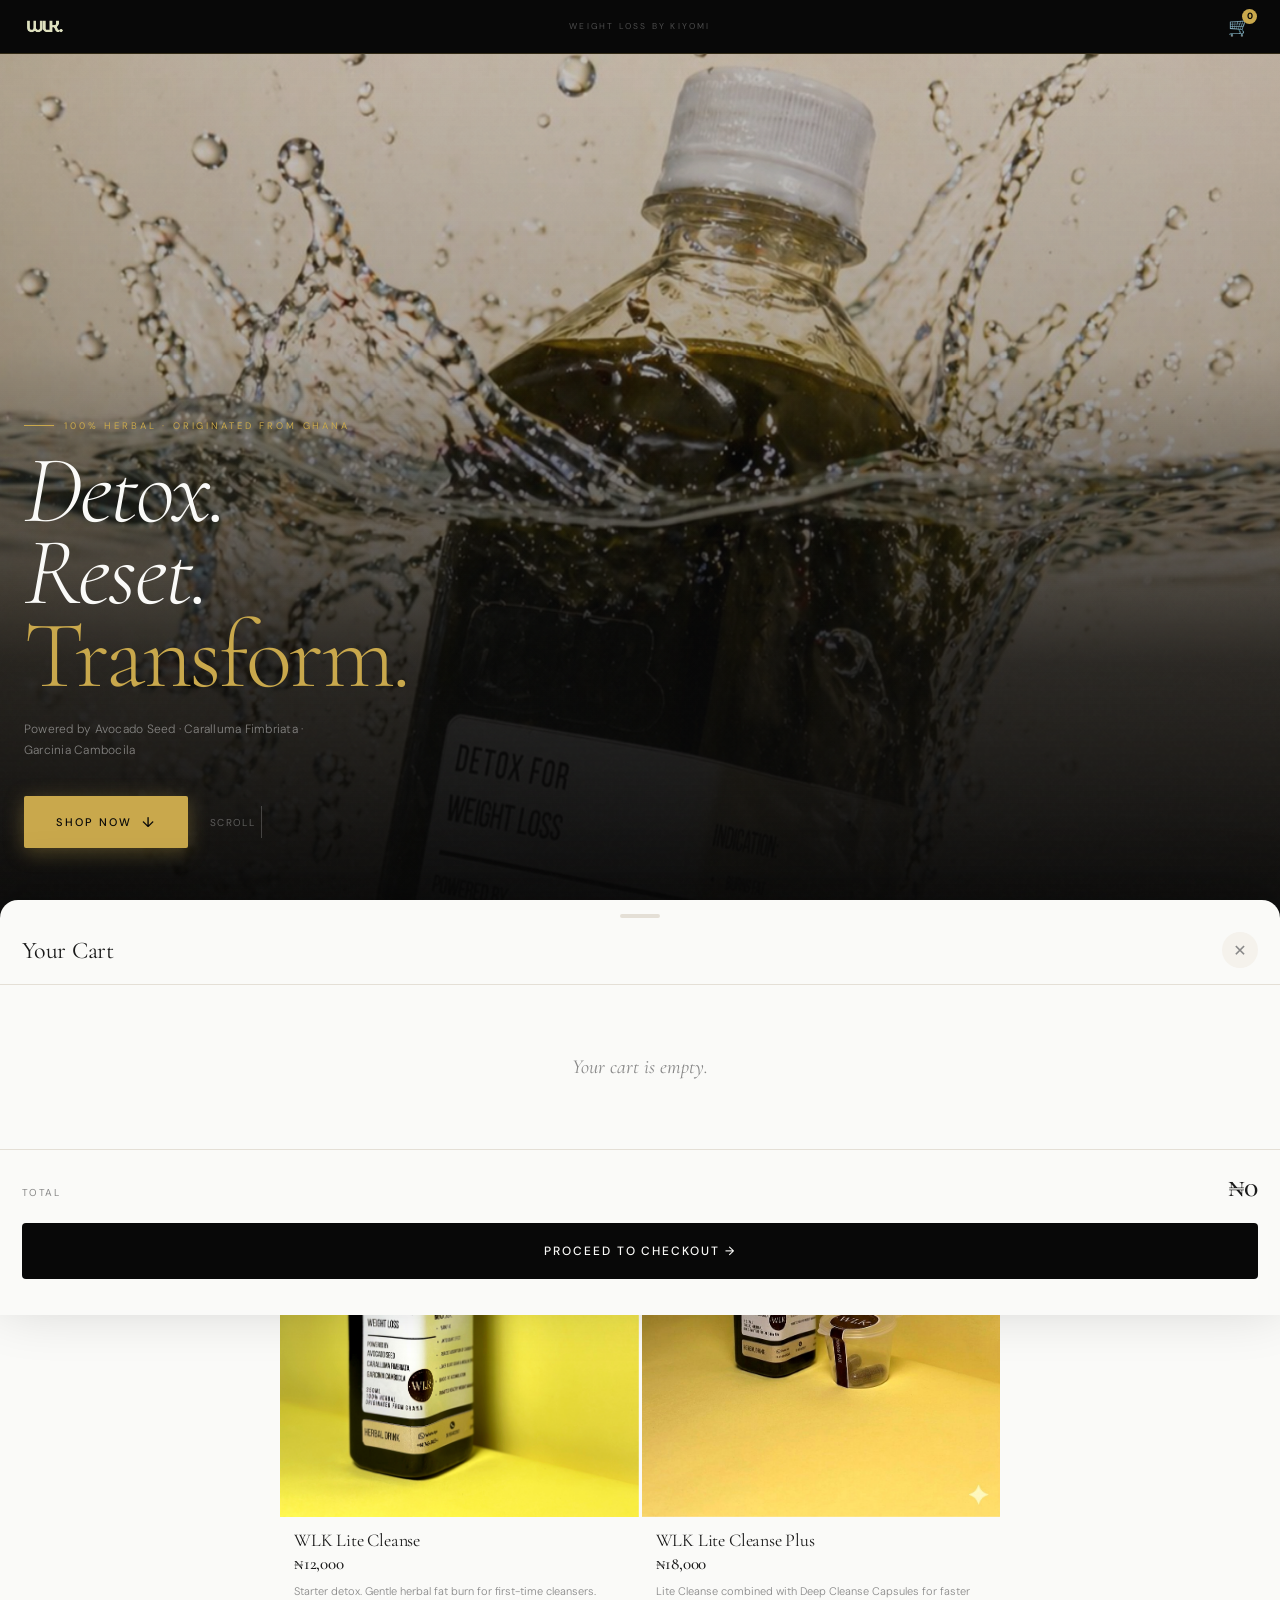
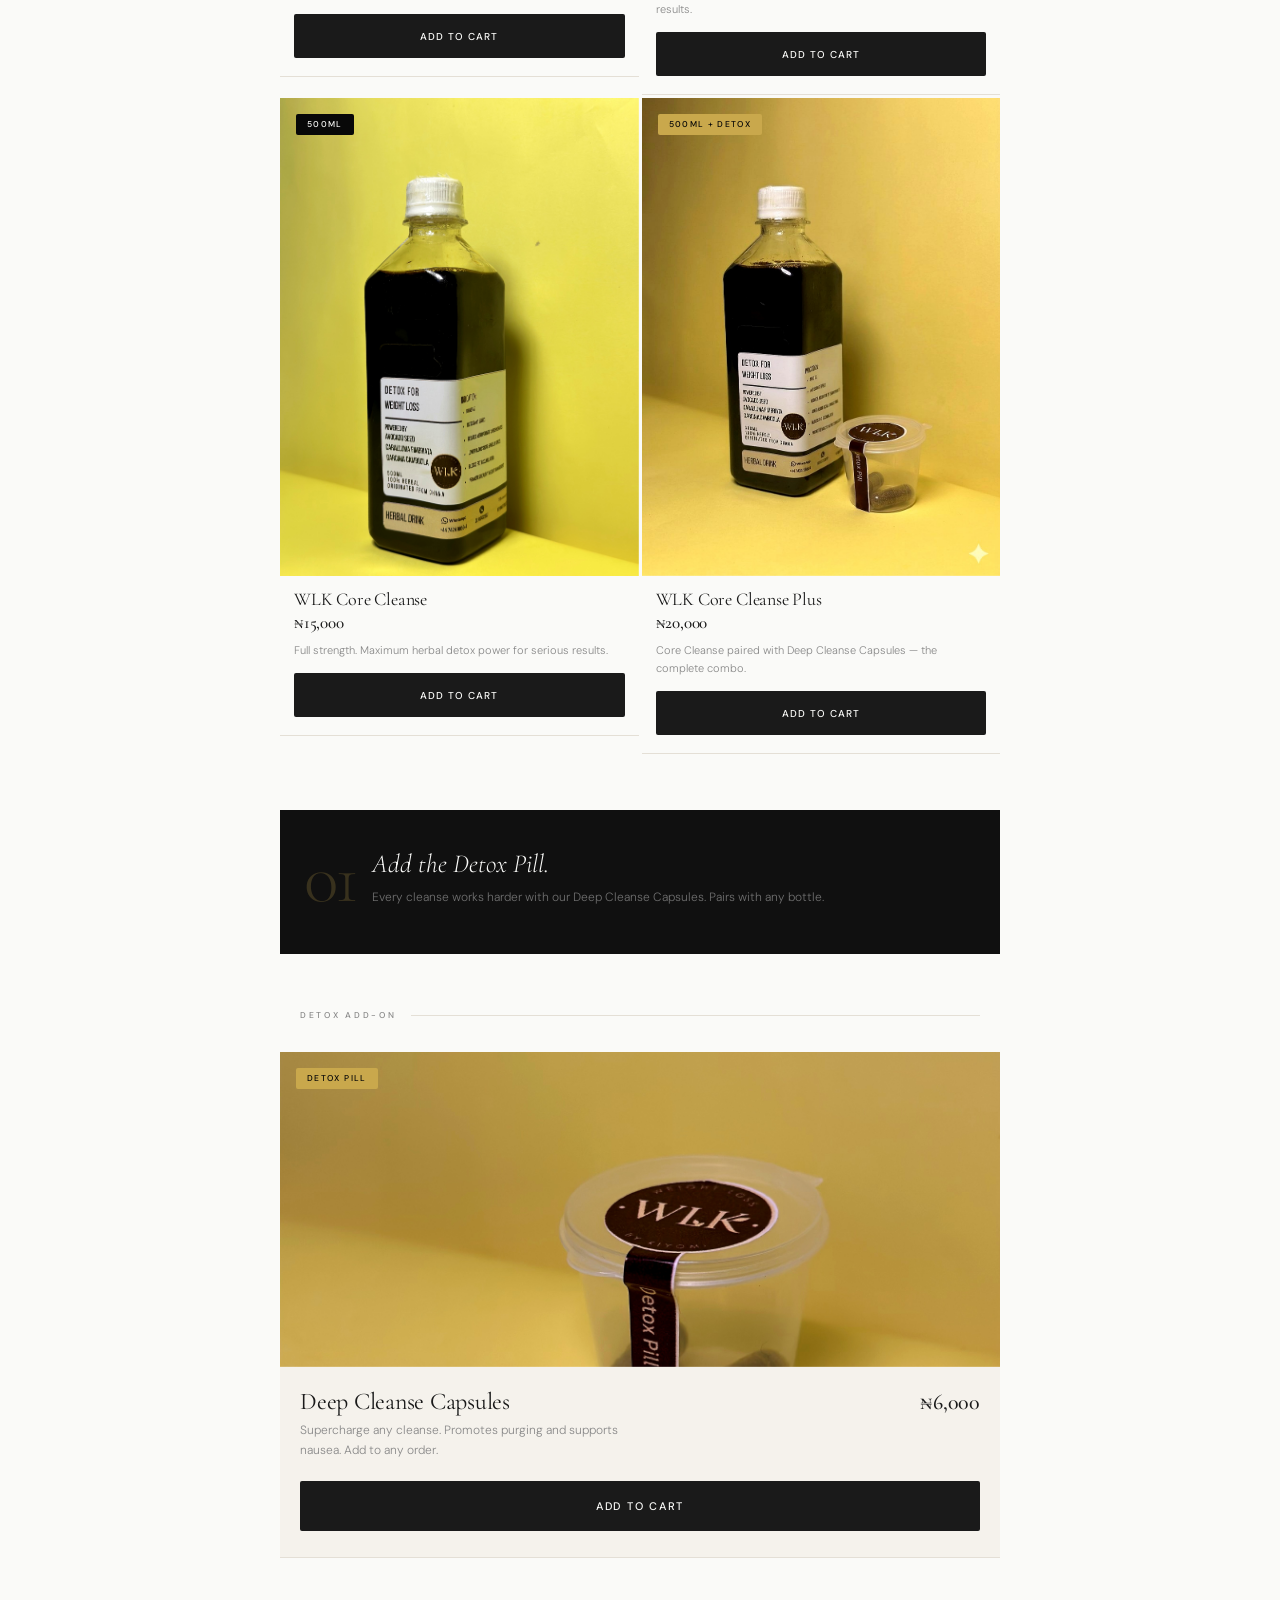
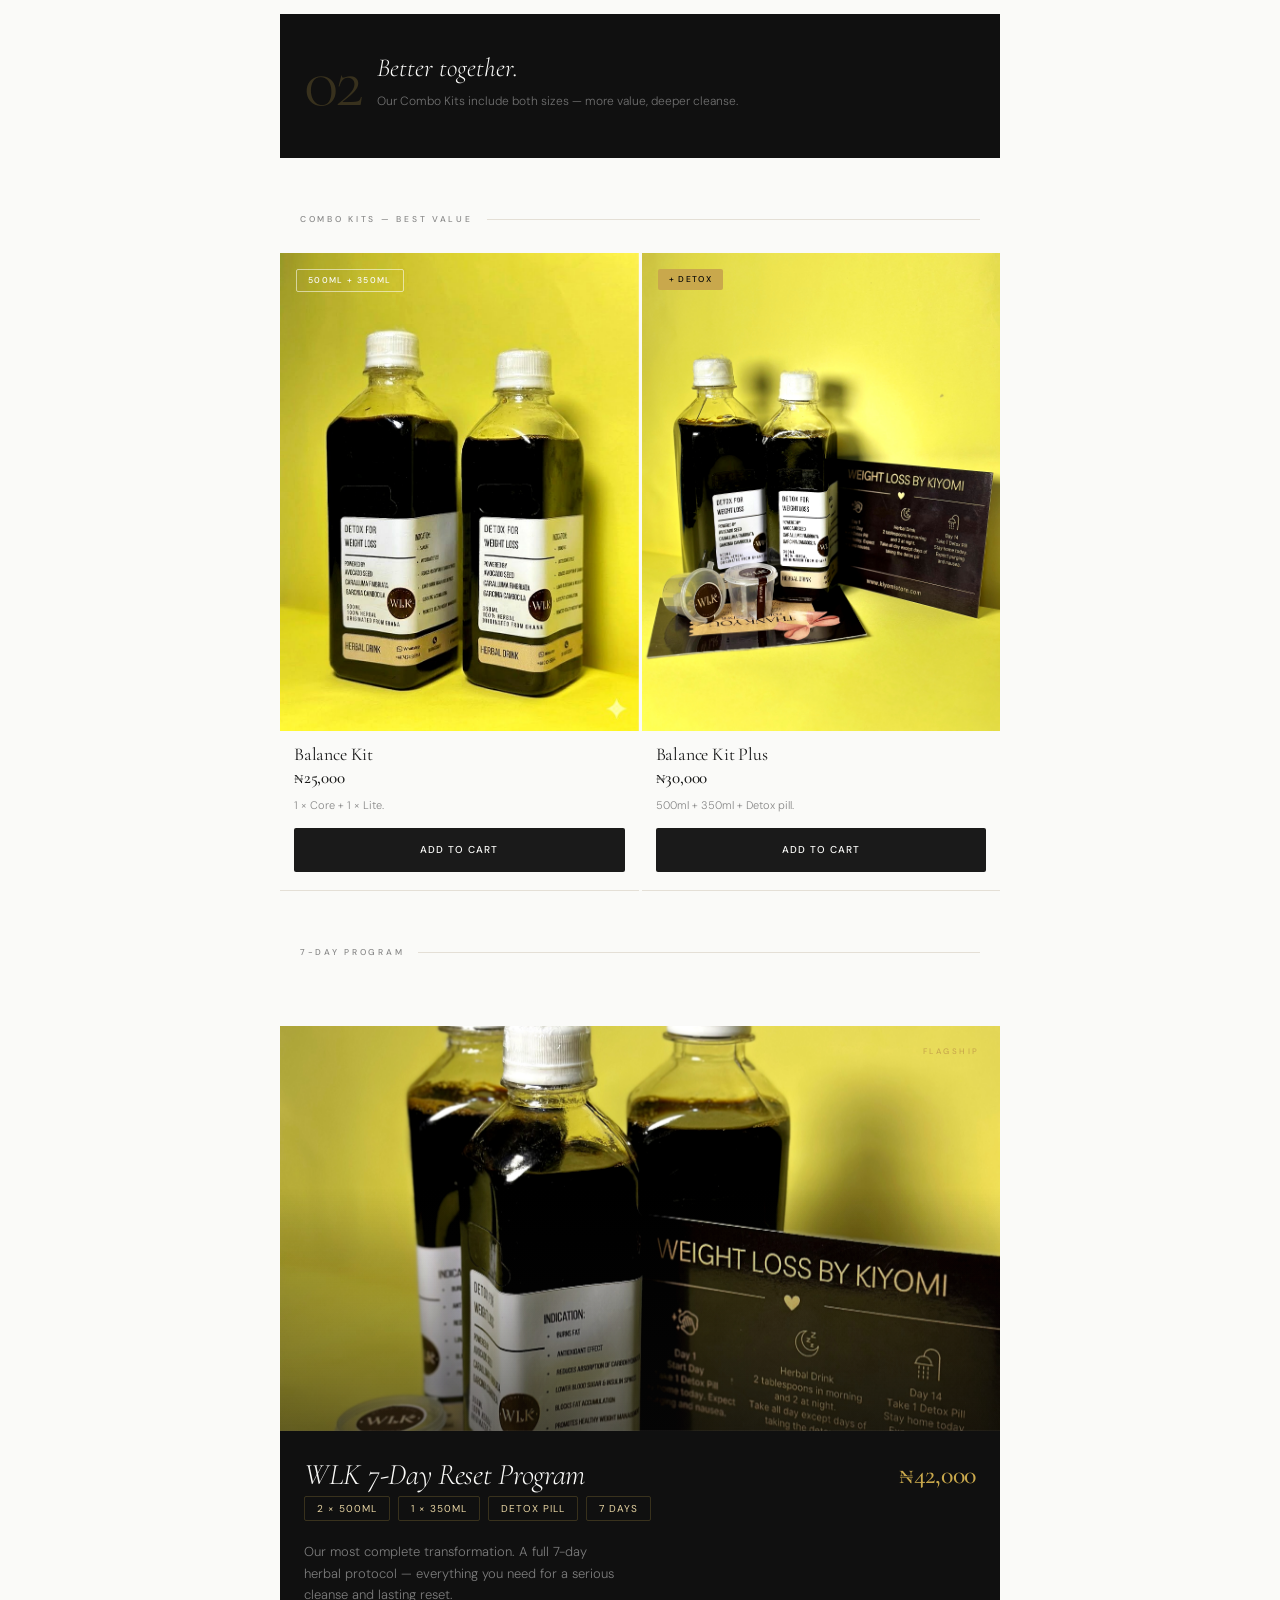
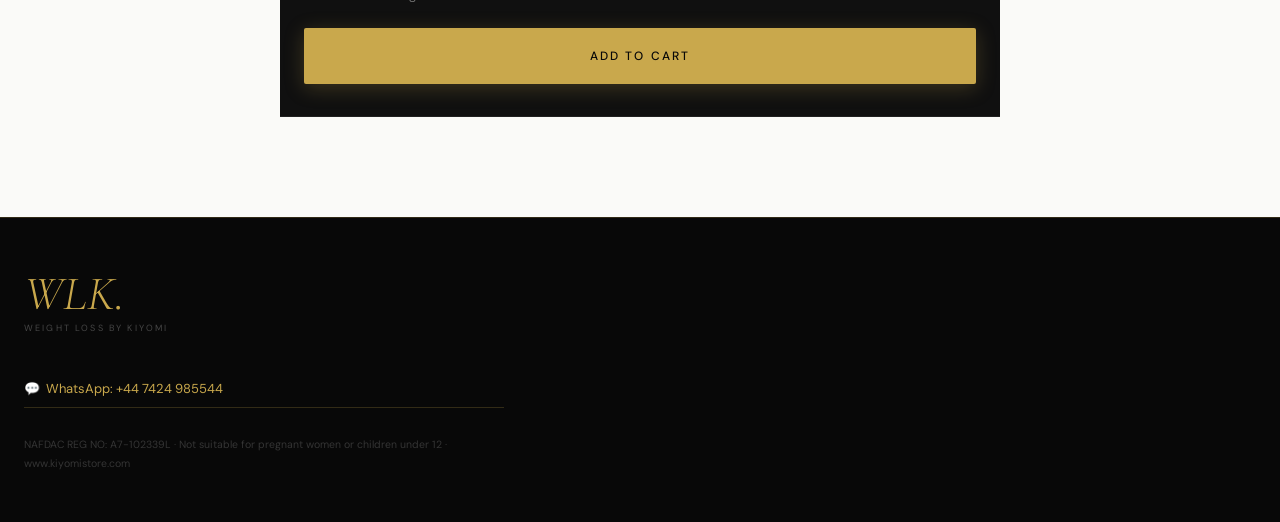
==== commit 0a79fd43: "Add files via upload" ====
--- a/index.html
+++ b/index.html
@@ -96,7 +96,21 @@
         </div>
       </div>
 
-      <!-- 1 · Lite Cleanse 350ml -->\n      <article class=\"product-block reveal\" aria-label=\"WLK Lite Cleanse\">\n        <div class=\"product-block__img-wrap\" onclick=\"openPDP('lite')\" style=\"cursor:pointer\">\n          <img src=\"images/product-lite-1.jpg\" alt=\"WLK Lite Cleanse 350ml bottle\" class=\"product-block__img\" loading=\"lazy\">\n          <span class=\"product-block__badge\">350ml</span>\n        </div>\n        <div class=\"product-block__body\">\n          <div class=\"product-block__row\" onclick=\"openPDP('lite')\" style=\"cursor:pointer\">\n            <h2 class=\"product-block__name\">WLK Lite Cleanse</h2>\n            <span class=\"product-block__price\">₦12,000</span>\n          </div>\n          <p class=\"product-block__desc\" onclick=\"openPDP('lite')\" style=\"cursor:pointer\">Starter detox. Gentle herbal fat burn for first-time cleansers.</p>\n          <button class=\"btn-add\" onclick=\"addToCart('lite','WLK Lite Cleanse (350ml)',12000,'images/product-lite-1.jpg')\">Add to Cart</button>\n        </div>\n      </article>
+      <!-- 1 · Lite Cleanse 350ml -->
+      <article class="product-block reveal" aria-label="WLK Lite Cleanse">
+        <div class="product-block__img-wrap" onclick="openPDP('lite')" style="cursor:pointer">
+          <img src="images/product-lite-1.jpg" alt="WLK Lite Cleanse 350ml bottle" class="product-block__img" loading="lazy">
+          <span class="product-block__badge">350ml</span>
+        </div>
+        <div class="product-block__body">
+          <div class="product-block__row" onclick="openPDP('lite')" style="cursor:pointer">
+            <h2 class="product-block__name">WLK Lite Cleanse</h2>
+            <span class="product-block__price">₦12,000</span>
+          </div>
+          <p class="product-block__desc" onclick="openPDP('lite')" style="cursor:pointer">Starter detox. Gentle herbal fat burn for first-time cleansers.</p>
+          <button class="btn-add" onclick="addToCart('lite','WLK Lite Cleanse (350ml)',12000,'images/product-lite-1.jpg')">Add to Cart</button>
+        </div>
+      </article>
 
       <!-- 2 · Lite Cleanse Plus 350ml + detox -->
       <article class="product-block reveal reveal-d1" aria-label="WLK Lite Cleanse Plus">
